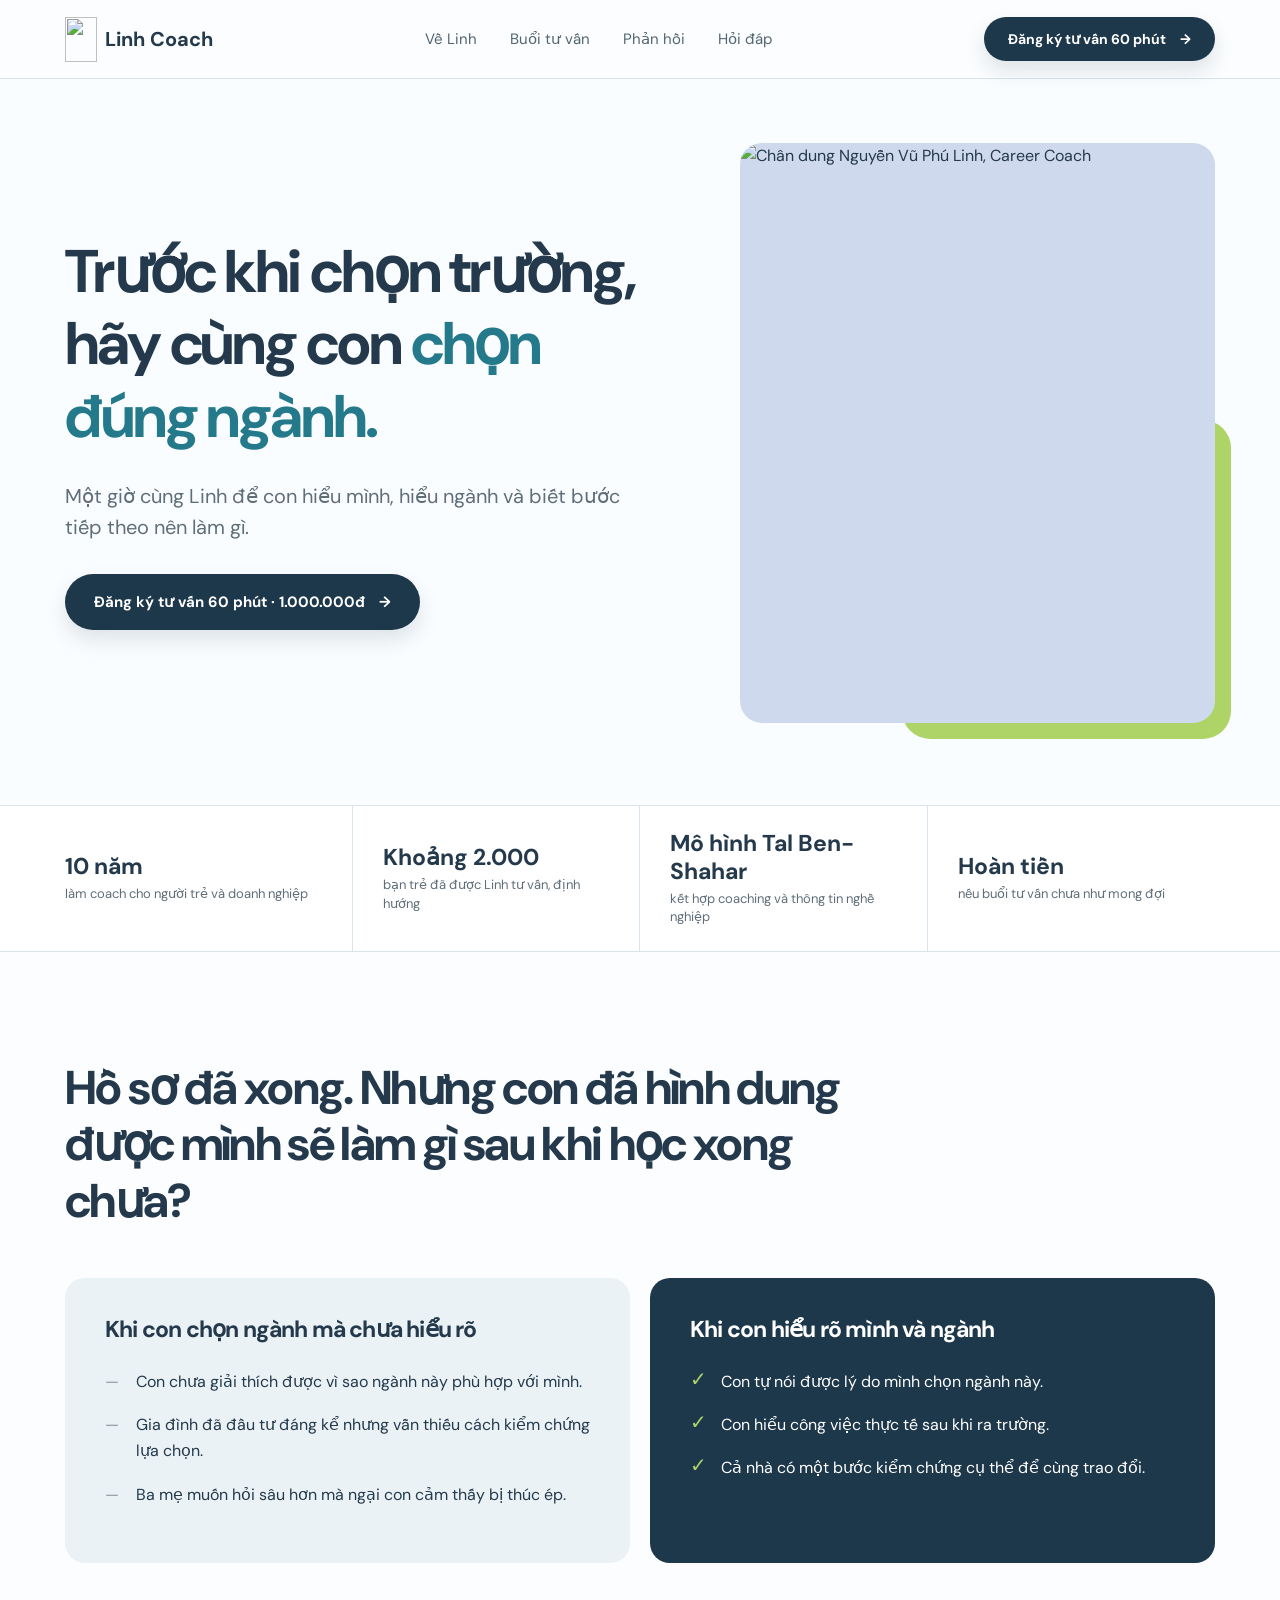
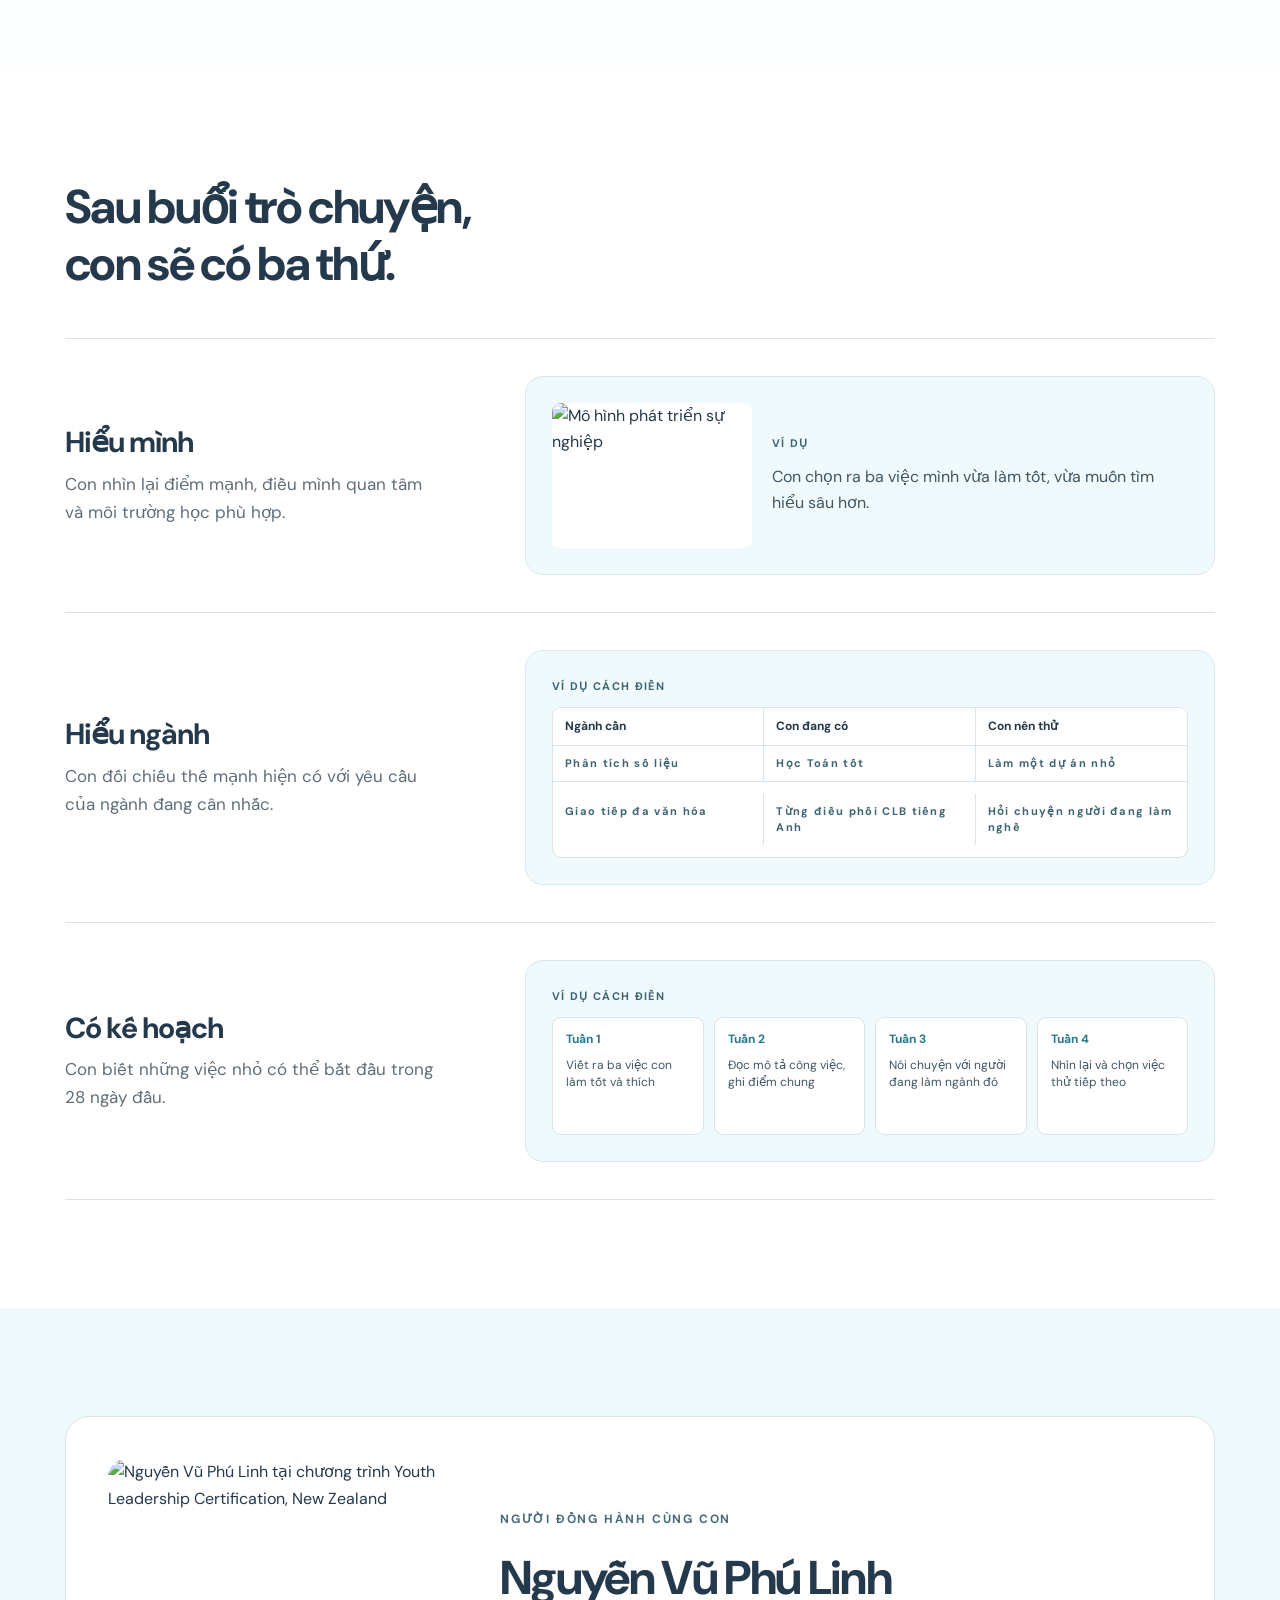
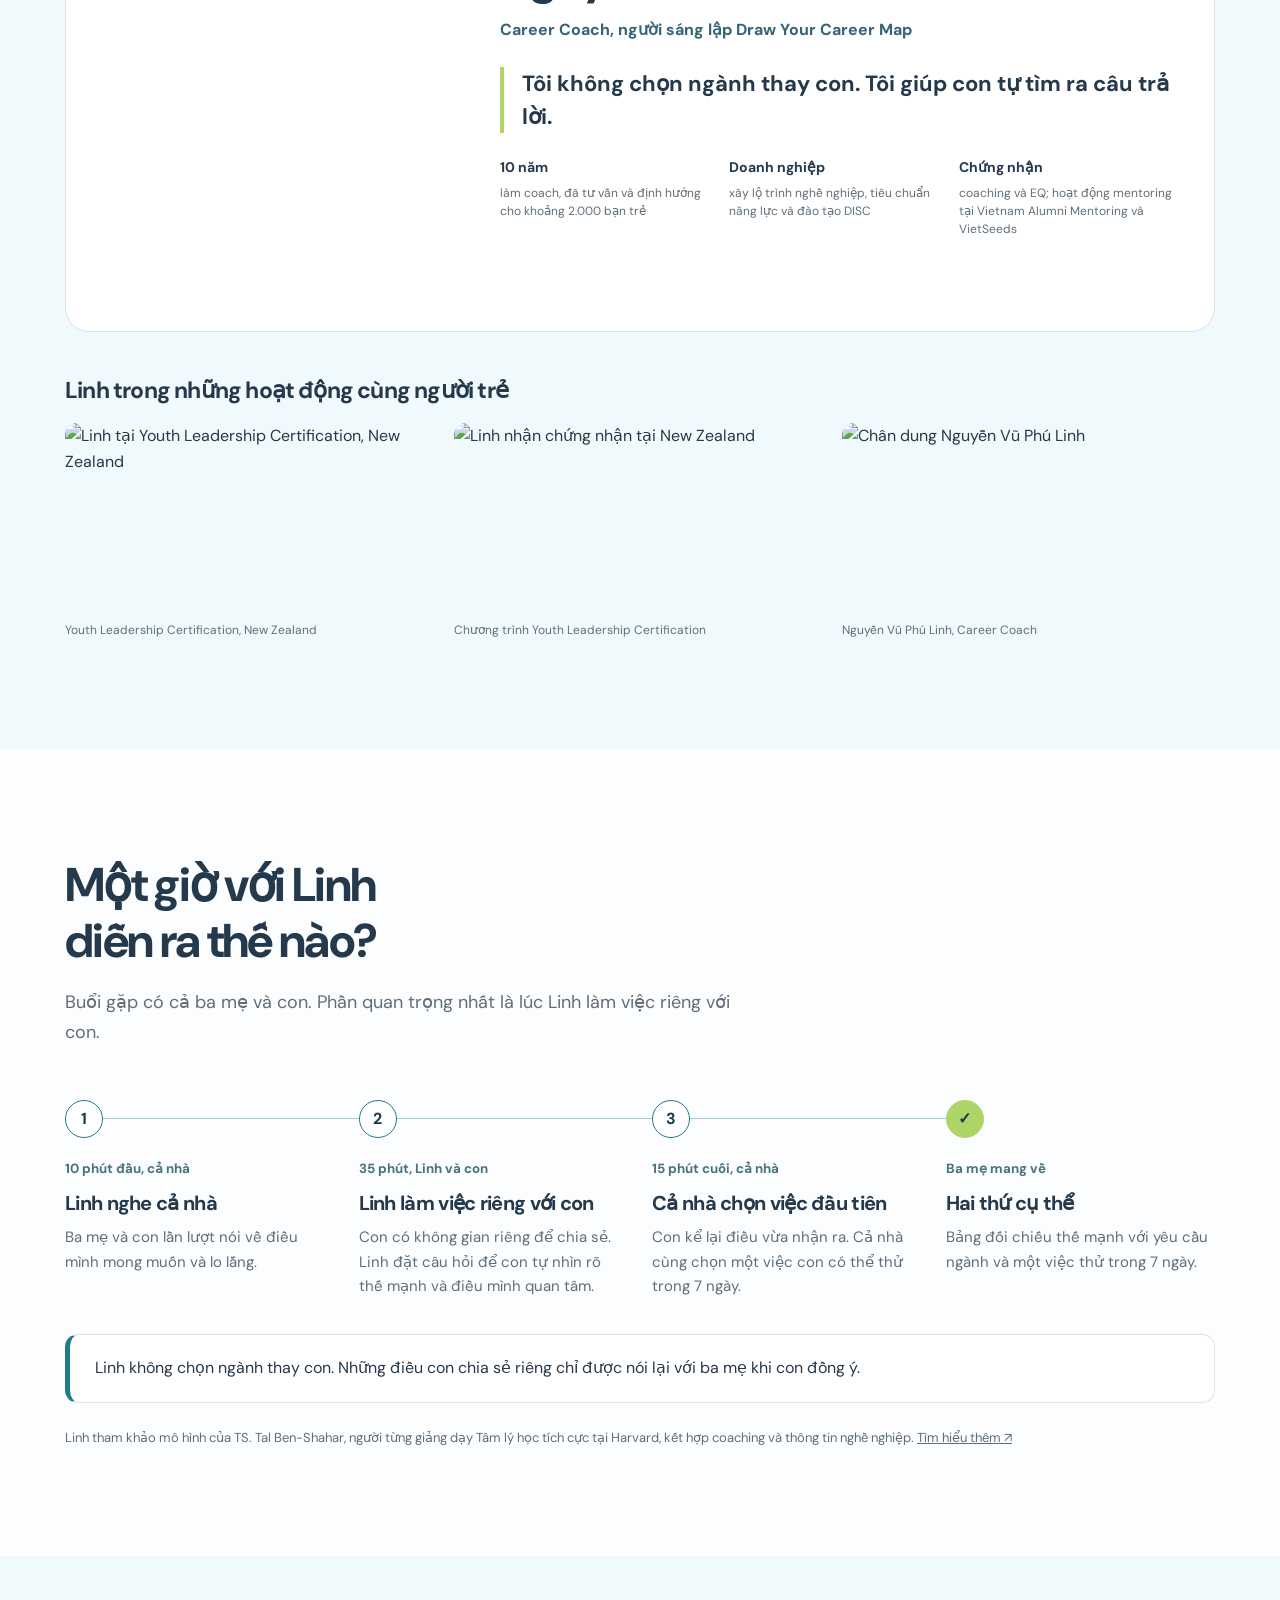
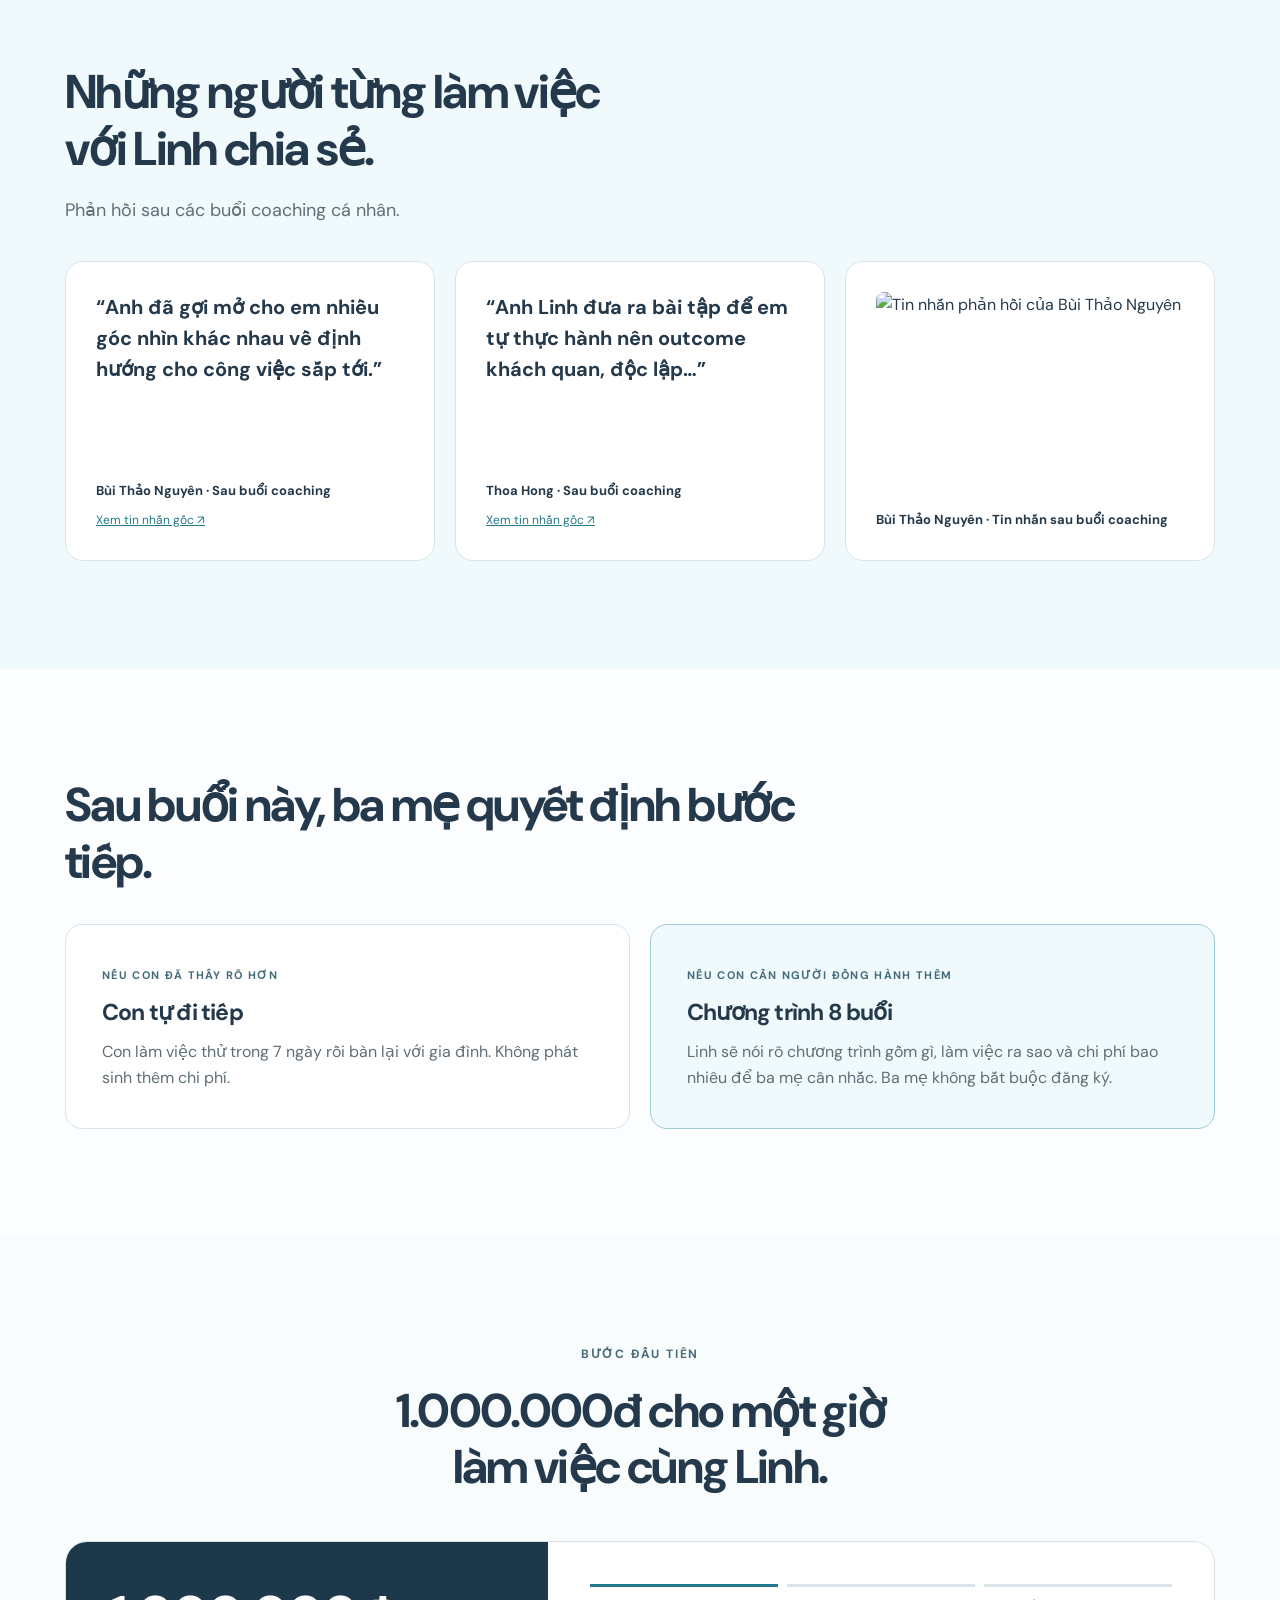
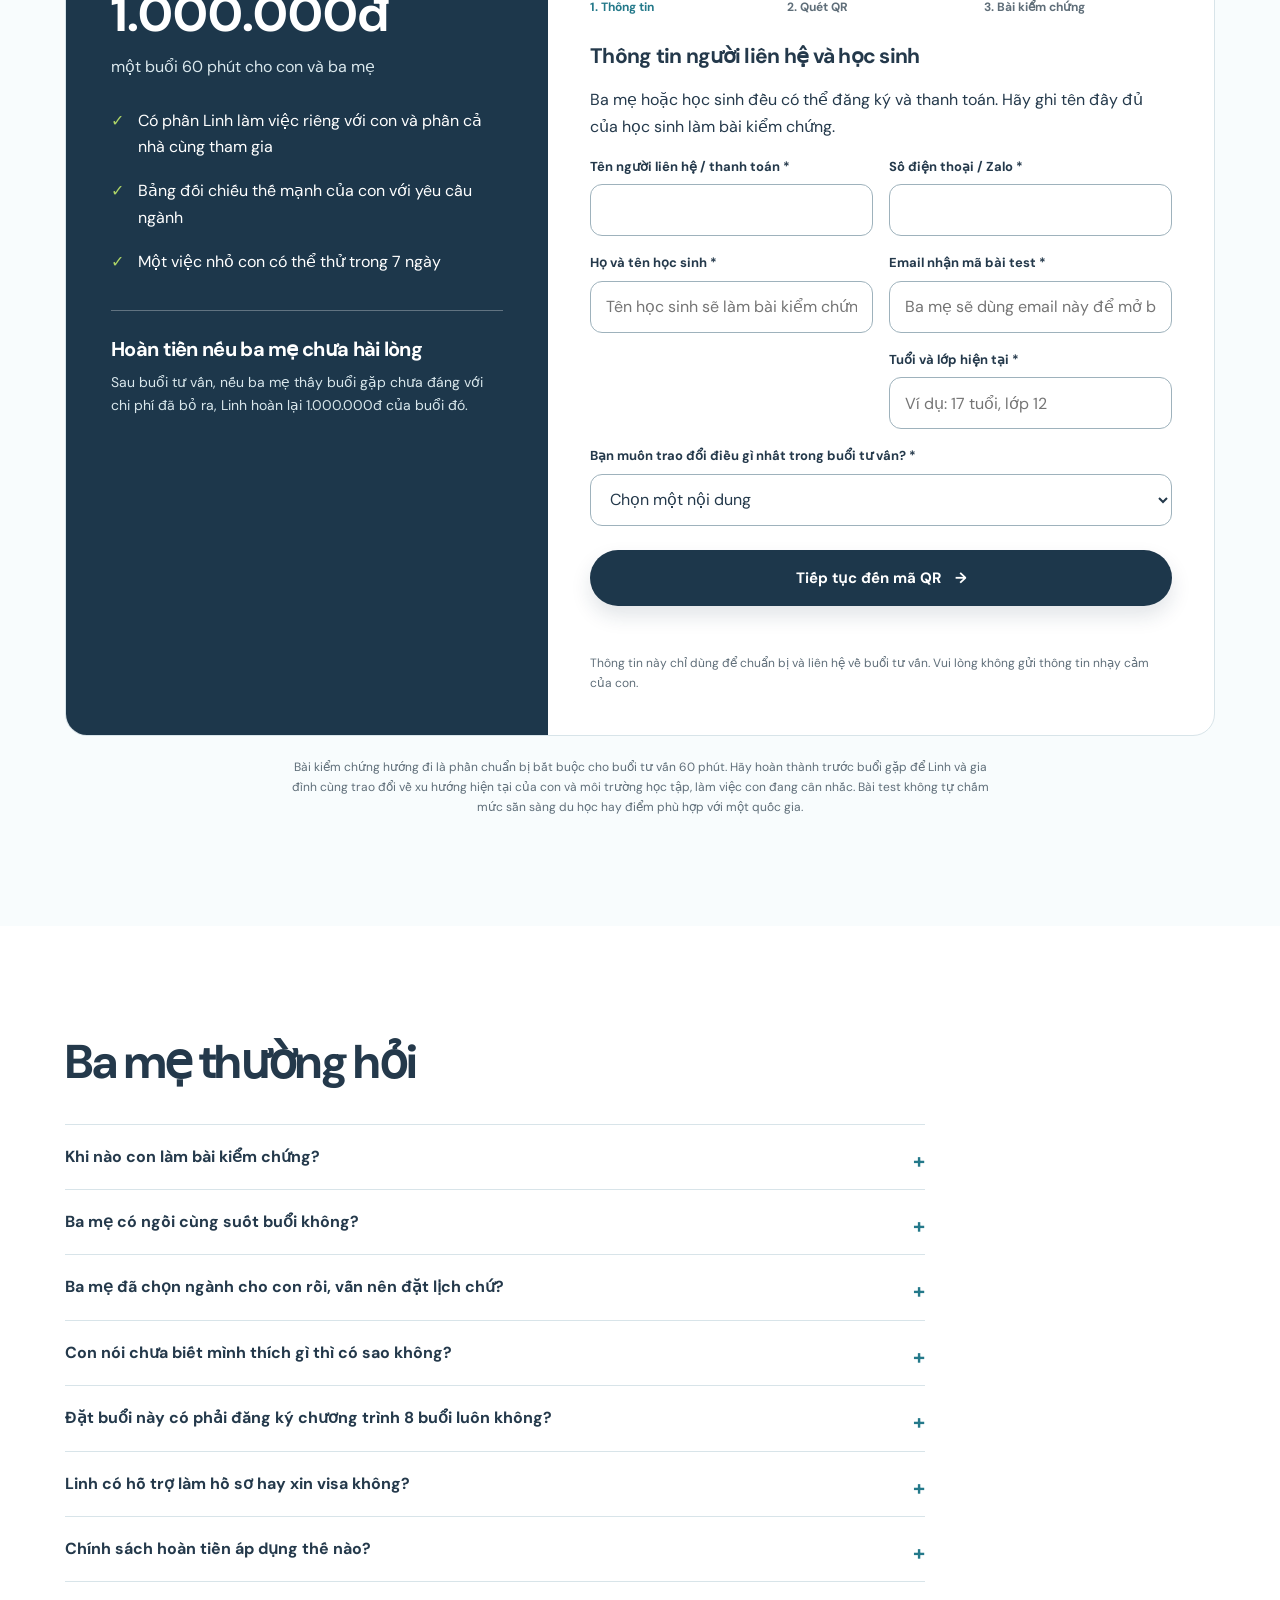
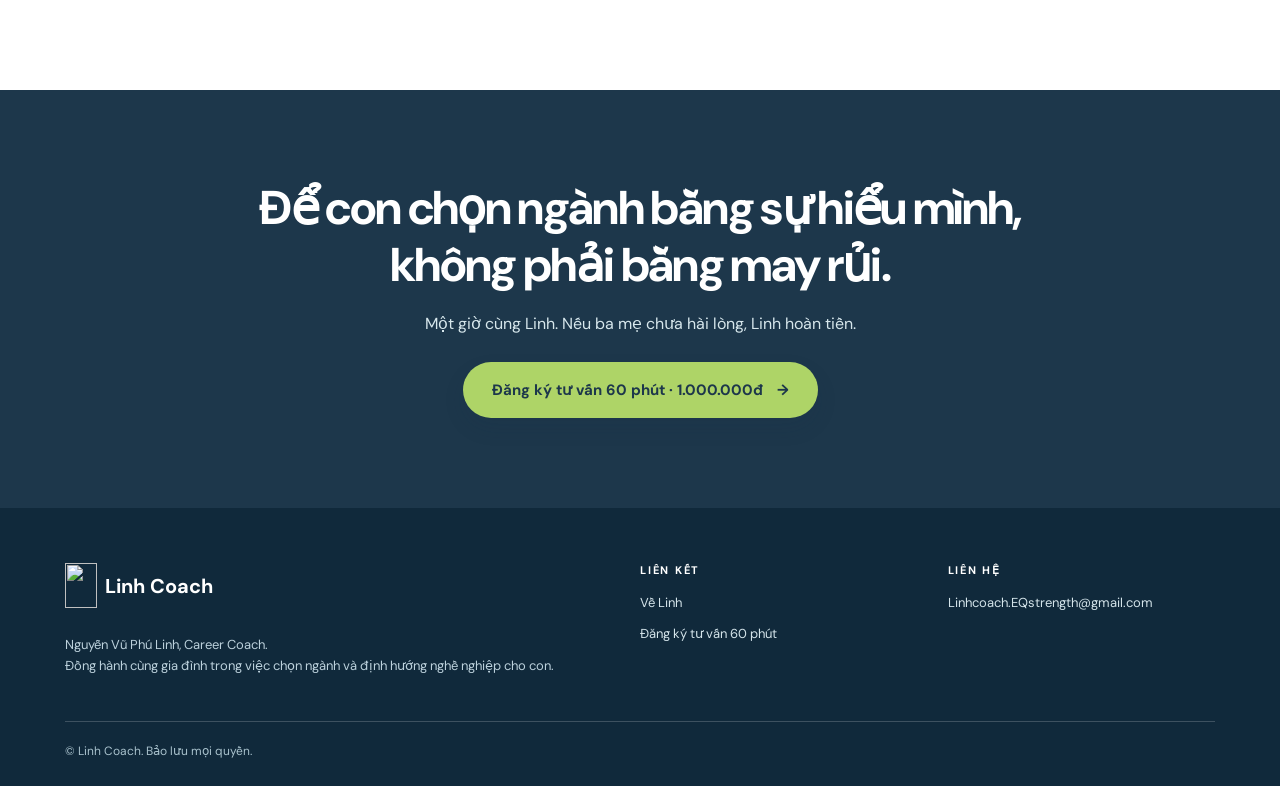
==== public/index.html @ 24a85b0a "Load only shared DM Sans font" ====
<!doctype html>
<html lang="vi">
<head>
  <meta charset="utf-8">
  <meta name="viewport" content="width=device-width, initial-scale=1">
  <meta name="description" content="Buổi tư vấn 1:1 60 phút cùng Linh Coach giúp gia đình và con làm rõ ngành học, thế mạnh và bước thử tiếp theo trước khi du học.">
  <meta property="og:type" content="website">
  <meta property="og:title" content="Trước khi chọn trường, hãy cùng con chọn đúng ngành | Linh Coach">
  <meta property="og:description" content="Một giờ để con hiểu mình, hiểu ngành và biết bước tiếp theo nên làm gì.">
  <meta property="og:url" content="https://duhocbenvung.linhcoach-eqstrength.com/">
  <meta name="twitter:card" content="summary_large_image">
  <link rel="canonical" href="https://duhocbenvung.linhcoach-eqstrength.com/">
  <script type="application/ld+json">
  {
    "@context": "https://schema.org",
    "@type": "Service",
    "name": "Tư vấn định hướng ngành trước khi du học",
    "description": "Buổi tư vấn 60 phút giúp học sinh và gia đình làm rõ thế mạnh, ngành đang cân nhắc và bước trải nghiệm tiếp theo.",
    "serviceType": "Tư vấn hướng nghiệp",
    "provider": {
      "@type": "Person",
      "name": "Nguyễn Vũ Phú Linh",
      "jobTitle": "Career Coach",
      "url": "https://duhocbenvung.linhcoach-eqstrength.com/#ve-linh"
    },
    "areaServed": {
      "@type": "Country",
      "name": "Vietnam"
    },
    "offers": {
      "@type": "Offer",
      "price": "1000000",
      "priceCurrency": "VND",
      "url": "https://duhocbenvung.linhcoach-eqstrength.com/#dat-lich"
    }
  }
  </script>
  <meta property="og:image" content="https://duhocbenvung.linhcoach-eqstrength.com/assets/coach-optimized.jpg">
  <title>Trước khi chọn trường, hãy cùng con chọn đúng ngành | Linh Coach</title>
  <link rel="preconnect" href="https://fonts.googleapis.com">
  <link rel="preconnect" href="https://fonts.gstatic.com" crossorigin>
  <link href="https://fonts.googleapis.com/css2?family=DM+Sans:wght@400;500;600;700&display=swap" rel="stylesheet">
  <link rel="stylesheet" href="/reference.css">
</head>
<body>
  <header class="site-header">
    <div class="wrap header-inner">
      <a class="brand" href="#top" aria-label="Linh Coach — về đầu trang"><img src="/assets/logo-full.png" width="42" height="42" alt=""><span>Linh Coach</span></a>
      <nav aria-label="Điều hướng chính"><a href="#ve-linh">Về Linh</a><a href="#buoi-tu-van">Buổi tư vấn</a><a href="#phan-hoi">Phản hồi</a><a href="#hoi-dap">Hỏi đáp</a></nav>
      <a class="button button-small" href="#dat-lich">Đăng ký tư vấn 60 phút <span aria-hidden="true">→</span></a>
    </div>
  </header>
  <main id="top">
    <section class="hero section" aria-labelledby="hero-title"><div class="wrap hero-grid">
      <div class="hero-copy"><h1 id="hero-title">Trước khi chọn trường, hãy cùng con <em>chọn đúng ngành.</em></h1><p>Một giờ cùng Linh để con hiểu mình, hiểu ngành và biết bước tiếp theo nên làm gì.</p><a class="button" href="#dat-lich">Đăng ký tư vấn 60 phút · 1.000.000đ <span aria-hidden="true">→</span></a></div>
      <div class="hero-visual"><img src="/assets/coach-optimized.jpg" width="900" height="1100" alt="Chân dung Nguyễn Vũ Phú Linh, Career Coach"></div>
    </div></section>
    <section class="trust-strip" aria-label="Thông tin về Linh Coach"><div class="wrap trust-grid">
      <p><strong>10 năm</strong><span>làm coach cho người trẻ và doanh nghiệp</span></p>
      <p><strong>Khoảng 2.000</strong><span>bạn trẻ đã được Linh tư vấn, định hướng</span></p>
      <p><strong>Mô hình Tal Ben-Shahar</strong><span>kết hợp coaching và thông tin nghề nghiệp</span></p>
      <p><strong>Hoàn tiền</strong><span>nếu buổi tư vấn chưa như mong đợi</span></p>
    </div></section>
    <section class="section problem"><div class="wrap">
      <h2>Hồ sơ đã xong. Nhưng con đã hình dung được mình sẽ làm gì sau khi học xong chưa?</h2>
      <div class="contrast-grid"><article class="contrast-before"><h3>Khi con chọn ngành mà chưa hiểu rõ</h3><ul><li>Con chưa giải thích được vì sao ngành này phù hợp với mình.</li><li>Gia đình đã đầu tư đáng kể nhưng vẫn thiếu cách kiểm chứng lựa chọn.</li><li>Ba mẹ muốn hỏi sâu hơn mà ngại con cảm thấy bị thúc ép.</li></ul></article><article class="contrast-after"><h3>Khi con hiểu rõ mình và ngành</h3><ul><li>Con tự nói được lý do mình chọn ngành này.</li><li>Con hiểu công việc thực tế sau khi ra trường.</li><li>Cả nhà có một bước kiểm chứng cụ thể để cùng trao đổi.</li></ul></article></div>
    </div></section>
    <section class="section benefits" id="buoi-tu-van"><div class="wrap">
      <h2>Sau buổi trò chuyện,<br>con sẽ có ba thứ.</h2>
      <div class="benefit-row"><div><h3>Hiểu mình</h3><p>Con nhìn lại điểm mạnh, điều mình quan tâm và môi trường học phù hợp.</p></div><div class="benefit-example with-image"><img src="/assets/career-framework.jpg" loading="lazy" alt="Mô hình phát triển sự nghiệp" width="260" height="180"><div><span>VÍ DỤ</span><p>Con chọn ra ba việc mình vừa làm tốt, vừa muốn tìm hiểu sâu hơn.</p></div></div></div>
      <div class="benefit-row"><div><h3>Hiểu ngành</h3><p>Con đối chiếu thế mạnh hiện có với yêu cầu của ngành đang cân nhắc.</p></div><div class="benefit-example"><span>VÍ DỤ CÁCH ĐIỀN</span><div class="example-table"><b>Ngành cần</b><b>Con đang có</b><b>Con nên thử</b><span>Phân tích số liệu</span><span>Học Toán tốt</span><span>Làm một dự án nhỏ</span><span>Giao tiếp đa văn hóa</span><span>Từng điều phối CLB tiếng Anh</span><span>Hỏi chuyện người đang làm nghề</span></div></div></div>
      <div class="benefit-row"><div><h3>Có kế hoạch</h3><p>Con biết những việc nhỏ có thể bắt đầu trong 28 ngày đầu.</p></div><div class="benefit-example"><span>VÍ DỤ CÁCH ĐIỀN</span><div class="week-grid"><p><b>Tuần 1</b>Viết ra ba việc con làm tốt và thích</p><p><b>Tuần 2</b>Đọc mô tả công việc, ghi điểm chung</p><p><b>Tuần 3</b>Nói chuyện với người đang làm ngành đó</p><p><b>Tuần 4</b>Nhìn lại và chọn việc thử tiếp theo</p></div></div></div>
    </div></section>
    <section class="section about-section" id="ve-linh"><div class="wrap">
      <div class="about-card"><img src="/assets/nz-event.jpg" loading="lazy" width="700" height="720" alt="Nguyễn Vũ Phú Linh tại chương trình Youth Leadership Certification, New Zealand"><div><p class="eyebrow">NGƯỜI ĐỒNG HÀNH CÙNG CON</p><h2>Nguyễn Vũ Phú Linh</h2><p class="about-role">Career Coach, người sáng lập Draw Your Career Map</p><blockquote>Tôi không chọn ngành thay con. Tôi giúp con tự tìm ra câu trả lời.</blockquote><div class="fact-grid"><p><strong>10 năm</strong><span>làm coach, đã tư vấn và định hướng cho khoảng 2.000 bạn trẻ</span></p><p><strong>Doanh nghiệp</strong><span>xây lộ trình nghề nghiệp, tiêu chuẩn năng lực và đào tạo DISC</span></p><p><strong>Chứng nhận</strong><span>coaching và EQ; hoạt động mentoring tại Vietnam Alumni Mentoring và VietSeeds</span></p></div></div></div>
      <h3 class="gallery-heading">Linh trong những hoạt động cùng người trẻ</h3><div class="gallery"><figure><img src="/assets/nz-hero.jpg" loading="lazy" alt="Linh tại Youth Leadership Certification, New Zealand" width="500" height="320"><figcaption>Youth Leadership Certification, New Zealand</figcaption></figure><figure><img src="/assets/nz-event.jpg" loading="lazy" alt="Linh nhận chứng nhận tại New Zealand" width="500" height="320"><figcaption>Chương trình Youth Leadership Certification</figcaption></figure><figure><img src="/assets/coach-optimized.jpg" loading="lazy" alt="Chân dung Nguyễn Vũ Phú Linh" width="500" height="320"><figcaption>Nguyễn Vũ Phú Linh, Career Coach</figcaption></figure></div>
    </div></section>
    <section class="section process"><div class="wrap"><h2>Một giờ với Linh<br>diễn ra thế nào?</h2><p class="section-lead">Buổi gặp có cả ba mẹ và con. Phần quan trọng nhất là lúc Linh làm việc riêng với con.</p><div class="timeline"><article><span class="timeline-dot">1</span><small>10 phút đầu, cả nhà</small><h3>Linh nghe cả nhà</h3><p>Ba mẹ và con lần lượt nói về điều mình mong muốn và lo lắng.</p></article><article><span class="timeline-dot">2</span><small>35 phút, Linh và con</small><h3>Linh làm việc riêng với con</h3><p>Con có không gian riêng để chia sẻ. Linh đặt câu hỏi để con tự nhìn rõ thế mạnh và điều mình quan tâm.</p></article><article><span class="timeline-dot">3</span><small>15 phút cuối, cả nhà</small><h3>Cả nhà chọn việc đầu tiên</h3><p>Con kể lại điều vừa nhận ra. Cả nhà cùng chọn một việc con có thể thử trong 7 ngày.</p></article><article><span class="timeline-dot done">✓</span><small>Ba mẹ mang về</small><h3>Hai thứ cụ thể</h3><p>Bảng đối chiếu thế mạnh với yêu cầu ngành và một việc thử trong 7 ngày.</p></article></div><p class="privacy-box">Linh không chọn ngành thay con. Những điều con chia sẻ riêng chỉ được nói lại với ba mẹ khi con đồng ý.</p><p class="method-note">Linh tham khảo mô hình của TS. Tal Ben-Shahar, người từng giảng dạy Tâm lý học tích cực tại Harvard, kết hợp coaching và thông tin nghề nghiệp. <a href="https://gsas.harvard.edu/news/master-happiness" target="_blank" rel="noopener noreferrer">Tìm hiểu thêm ↗</a></p></div></section>
    <section class="section reviews" id="phan-hoi"><div class="wrap"><h2>Những người từng làm việc<br>với Linh chia sẻ.</h2><p class="section-lead">Phản hồi sau các buổi coaching cá nhân.</p><div class="review-grid"><figure><blockquote>“Anh đã gợi mở cho em nhiều góc nhìn khác nhau về định hướng cho công việc sắp tới.”</blockquote><figcaption>Bùi Thảo Nguyên · Sau buổi coaching</figcaption><a href="/assets/testimonial-nguyen-1.png" target="_blank" rel="noopener noreferrer">Xem tin nhắn gốc ↗</a></figure><figure><blockquote>“Anh Linh đưa ra bài tập để em tự thực hành nên outcome khách quan, độc lập…”</blockquote><figcaption>Thoa Hong · Sau buổi coaching</figcaption><a href="/assets/testimonial-thoa.png" target="_blank" rel="noopener noreferrer">Xem tin nhắn gốc ↗</a></figure><figure><a class="review-image" href="/assets/testimonial-nguyen-1.png" target="_blank" rel="noopener noreferrer"><img src="/assets/testimonial-nguyen-1.png" loading="lazy" alt="Tin nhắn phản hồi của Bùi Thảo Nguyên"></a><figcaption>Bùi Thảo Nguyên · Tin nhắn sau buổi coaching</figcaption></figure></div></div></section>
    <section class="section next-step"><div class="wrap"><h2>Sau buổi này, ba mẹ quyết định bước tiếp.</h2><div class="next-grid"><article><span>NẾU CON ĐÃ THẤY RÕ HƠN</span><h3>Con tự đi tiếp</h3><p>Con làm việc thử trong 7 ngày rồi bàn lại với gia đình. Không phát sinh thêm chi phí.</p></article><article><span>NẾU CON CẦN NGƯỜI ĐỒNG HÀNH THÊM</span><h3>Chương trình 8 buổi</h3><p>Linh sẽ nói rõ chương trình gồm gì, làm việc ra sao và chi phí bao nhiêu để ba mẹ cân nhắc. Ba mẹ không bắt buộc đăng ký.</p></article></div></div></section>
    <section class="section booking" id="dat-lich"><div class="wrap"><p class="eyebrow centered">BƯỚC ĐẦU TIÊN</p><h2>1.000.000đ cho một giờ<br>làm việc cùng Linh.</h2><div class="booking-grid"><div class="price-card"><strong>1.000.000đ</strong><p>một buổi 60 phút cho con và ba mẹ</p><ul><li>Có phần Linh làm việc riêng với con và phần cả nhà cùng tham gia</li><li>Bảng đối chiếu thế mạnh của con với yêu cầu ngành</li><li>Một việc nhỏ con có thể thử trong 7 ngày</li></ul><div class="refund"><h3>Hoàn tiền nếu ba mẹ chưa hài lòng</h3><p>Sau buổi tư vấn, nếu ba mẹ thấy buổi gặp chưa đáng với chi phí đã bỏ ra, Linh hoàn lại 1.000.000đ của buổi đó.</p></div></div><div class="booking-right"><div class="steps"><span class="active">1. Thông tin</span><span>2. Quét QR</span><span>3. Bài kiểm chứng</span></div><form id="lead-form" class="form-card"><h3>Thông tin người liên hệ và học sinh</h3><p class="form-intro">Ba mẹ hoặc học sinh đều có thể đăng ký và thanh toán. Hãy ghi tên đầy đủ của học sinh làm bài kiểm chứng.</p><div class="field-grid"><div><label for="name">Tên người liên hệ / thanh toán *</label><input id="name" name="name" autocomplete="name" required maxlength="100"></div><div><label for="phone">Số điện thoại / Zalo *</label><input id="phone" name="phone" autocomplete="tel" inputmode="tel" required maxlength="30"></div></div><div class="field-grid"><div><label for="student-name">Họ và tên học sinh *</label><input id="student-name" name="student_name" autocomplete="off" required maxlength="120" placeholder="Tên học sinh sẽ làm bài kiểm chứng"></div><div><label for="student">Tuổi và lớp hiện tại *</label><input id="student" name="student" required maxlength="80" placeholder="Ví dụ: 17 tuổi, lớp 12"></div></div><label for="concern">Bạn muốn trao đổi điều gì nhất trong buổi tư vấn? *</label><select id="concern" name="concern" required><option value="">Chọn một nội dung</option><option>Kiểm tra ngành học con đang chọn</option><option>Chọn quốc gia / môi trường học tập</option><option>Hiểu thế mạnh và năng lực cần chuẩn bị</option><option>Xây kế hoạch học tập, trải nghiệm</option><option>Khác / chưa rõ</option></select><button class="button" type="submit">Tiếp tục đến mã QR <span aria-hidden="true">→</span></button><p id="form-status" class="form-status" role="status" aria-live="polite"></p><p class="form-privacy">Thông tin này chỉ dùng để chuẩn bị và liên hệ về buổi tư vấn. Vui lòng không gửi thông tin nhạy cảm của con.</p></form><div id="payment-panel" class="payment-panel" hidden aria-live="polite"><h3>Quét QR để thanh toán 1.000.000đ</h3><p>Chuyển khoản đúng số tiền và giữ nguyên nội dung để hệ thống nhận diện tự động.</p><img id="payment-qr" width="300" height="300" alt="Mã VietQR thanh toán buổi tư vấn"><dl><div><dt>Ngân hàng</dt><dd id="payment-bank"></dd></div><div><dt>Số tài khoản</dt><dd id="payment-account"></dd></div><div><dt>Chủ tài khoản</dt><dd id="payment-holder"></dd></div><div><dt>Nội dung</dt><dd id="payment-code"></dd></div></dl><p id="payment-status" class="payment-status" role="status">Đang chờ SePay xác nhận thanh toán…</p><a id="booking-after-payment" class="button" href="https://linhcoach.nghetrienkhaiai.com/book/coaching" hidden>Tiếp tục chọn lịch <span aria-hidden="true">→</span></a></div></div></div><p class="booking-note">Bài kiểm chứng hướng đi là phần chuẩn bị bắt buộc cho buổi tư vấn 60 phút. Hãy hoàn thành trước buổi gặp để Linh và gia đình cùng trao đổi về xu hướng hiện tại của con và môi trường học tập, làm việc con đang cân nhắc. Bài test không tự chấm mức sẵn sàng du học hay điểm phù hợp với một quốc gia.</p></div></section>
    <section class="section faq" id="hoi-dap"><div class="wrap"><h2>Ba mẹ thường hỏi</h2><div class="faq-list"><details><summary>Khi nào con làm bài kiểm chứng?</summary><p>Sau khi thanh toán được xác nhận, con mở bài kiểm chứng và làm trước buổi tư vấn. Sau khi hoàn thành, con có thể gửi yêu cầu đặt lịch 60 phút ngay trên trang kết quả; Linh sẽ xác nhận khung giờ qua email.</p></details><details><summary>Ba mẹ có ngồi cùng suốt buổi không?</summary><p>Không. Ba mẹ và con cùng tham gia đầu và cuối buổi; phần giữa Linh làm việc riêng với con để con có không gian chia sẻ.</p></details><details><summary>Ba mẹ đã chọn ngành cho con rồi, vẫn nên đặt lịch chứ?</summary><p>Buổi gặp giúp con đối chiếu lựa chọn đó với thế mạnh, công việc thực tế và những điều cần thử trước khi chốt.</p></details><details><summary>Con nói chưa biết mình thích gì thì có sao không?</summary><p>Không sao. Linh bắt đầu từ trải nghiệm con đã có, rồi cùng con xác định hướng đáng tìm hiểu tiếp.</p></details><details><summary>Đặt buổi này có phải đăng ký chương trình 8 buổi luôn không?</summary><p>Không. Sau buổi tư vấn, ba mẹ tự quyết định có cần thêm người đồng hành cho con không.</p></details><details><summary>Linh có hỗ trợ làm hồ sơ hay xin visa không?</summary><p>Buổi tư vấn tập trung vào định hướng ngành và bước phát triển tiếp theo, không bao gồm làm hồ sơ, visa hay cam kết học bổng.</p></details><details><summary>Chính sách hoàn tiền áp dụng thế nào?</summary><p>Sau buổi tư vấn, nếu ba mẹ thấy buổi gặp chưa đáng với chi phí đã bỏ ra, Linh hoàn lại 1.000.000đ của buổi đó. Vui lòng liên hệ Linh qua email để được hỗ trợ.</p></details></div></div></section>
    <section class="closing"><div class="wrap"><h2>Để con chọn ngành bằng sự hiểu mình,<br>không phải bằng may rủi.</h2><p>Một giờ cùng Linh. Nếu ba mẹ chưa hài lòng, Linh hoàn tiền.</p><a class="button" href="#dat-lich">Đăng ký tư vấn 60 phút · 1.000.000đ <span aria-hidden="true">→</span></a></div></section>
  </main>
  <footer class="footer"><div class="wrap footer-grid"><div><a class="brand" href="#top"><img src="/assets/logo-full.png" width="42" height="42" alt=""><span>Linh Coach</span></a><p>Nguyễn Vũ Phú Linh, Career Coach.<br>Đồng hành cùng gia đình trong việc chọn ngành và định hướng nghề nghiệp cho con.</p></div><div><h4>LIÊN KẾT</h4><a href="#ve-linh">Về Linh</a><a href="#dat-lich">Đăng ký tư vấn 60 phút</a></div><div><h4>LIÊN HỆ</h4><a href="mailto:Linhcoach.EQstrength@gmail.com">Linhcoach.EQstrength@gmail.com</a></div></div><div class="wrap copyright">© Linh Coach. Bảo lưu mọi quyền.</div></footer>
  <script src="/main.js" defer></script>
</body>
</html>
---- reference.css ----
:root{--navy:#1d374b;--ink:#24394b;--teal:#24798a;--green:#aed467;--pale:#f0f9fb;--mist:#eaf2f6;--line:#d8e4e9;--muted:#5f6e79;--white:#fff}
*{box-sizing:border-box}
html{scroll-behavior:smooth;scroll-padding-top:90px}
body{margin:0;background:#fff;color:var(--ink);font:16px/1.65 "DM Sans",Arial,sans-serif}
h1,h2,h3,h4,p,figure{margin:0}
h1,h2,h3{font-family:"DM Sans",Arial,sans-serif;line-height:1.2;letter-spacing:-.035em}
h1{font-size:clamp(42px,4.7vw,70px)}
h2{font-size:clamp(32px,3.7vw,52px);max-width:790px}
h3{font-size:23px}
a{color:inherit;text-decoration:none}
img{display:block;max-width:100%}
button,input,select{font:inherit}
a:focus-visible,button:focus-visible,input:focus-visible,select:focus-visible,summary:focus-visible{outline:3px solid var(--teal);outline-offset:3px}
.wrap{width:min(1150px,calc(100% - 48px));margin-inline:auto}
.section{padding:108px 0}
.button{display:inline-flex;align-items:center;justify-content:center;gap:14px;min-height:56px;padding:15px 29px;border:0;border-radius:99px;background:var(--navy);color:#fff;font-size:15px;font-weight:700;line-height:1.2;box-shadow:0 10px 20px #14324820;cursor:pointer;transition:transform .2s,background .2s}
.button:hover{background:#23647c;transform:translateY(-2px)}
.button-small{min-height:44px;padding:11px 24px;font-size:14px}
.site-header{position:sticky;top:0;z-index:20;background:#fbfdfeef;border-bottom:1px solid var(--line);backdrop-filter:blur(12px)}
.header-inner{height:78px;display:flex;align-items:center;justify-content:space-between;gap:28px}
.brand{display:inline-flex;align-items:center;gap:8px;font:700 20px/1 "DM Sans",Arial,sans-serif;white-space:nowrap}
.brand img{width:32px;height:45px;object-fit:contain}
.site-header nav{display:flex;align-items:center;gap:33px;font-size:15px;color:#526572}
.site-header nav a:hover,.footer a:hover{color:var(--teal)}
.hero{padding-top:64px;padding-bottom:82px;background:#fafdff}
.hero-grid{display:grid;grid-template-columns:1.15fr .85fr;gap:72px;align-items:center}
.hero-copy h1{max-width:700px;margin-bottom:28px}
.hero-copy em{font-style:normal;color:var(--teal)}
.hero-copy p{max-width:560px;margin-bottom:31px;color:var(--muted);font-size:20px;line-height:1.55}
.hero-visual{position:relative;isolation:isolate;padding:0 0 0 10px}
.hero-visual:after{content:"";position:absolute;z-index:-1;right:-16px;bottom:-16px;width:68%;height:55%;border-radius:28px;background:var(--green)}
.hero-visual img{width:100%;height:580px;object-fit:cover;object-position:center 24%;border-radius:22px;background:#cfd9ed}
.trust-strip{border-block:1px solid var(--line);background:#fff}
.trust-grid{display:grid;grid-template-columns:repeat(4,1fr)}
.trust-grid p{min-height:114px;display:flex;flex-direction:column;justify-content:center;gap:5px;padding:24px 30px;border-right:1px solid var(--line)}
.trust-grid p:first-child{padding-left:0}
.trust-grid p:last-child{border-right:0}
.trust-grid strong{font:700 23px/1.2 "DM Sans",Arial,sans-serif}
.trust-grid span{font-size:13px;color:var(--muted);line-height:1.4}
.problem{background:#fbfdfe}
.problem h2{max-width:780px;margin-bottom:48px}
.contrast-grid{display:grid;grid-template-columns:1fr 1fr;gap:20px}
.contrast-grid article{padding:38px 40px;border-radius:20px}
.contrast-before{background:var(--mist)}
.contrast-after{background:var(--navy);color:white}
.contrast-grid h3{margin-bottom:25px}
.contrast-grid ul,.price-card ul{list-style:none;margin:0;padding:0}
.contrast-grid li{position:relative;margin:17px 0;padding-left:31px}
.contrast-before li:before{content:"—";position:absolute;left:0;color:#8799a3}
.contrast-after li:before{content:"✓";position:absolute;left:0;color:var(--green);font-size:20px;line-height:1}
.benefits h2{margin-bottom:45px}
.benefit-row{display:grid;grid-template-columns:.37fr .63fr;gap:55px;align-items:center;border-top:1px solid var(--line);padding:37px 0}
.benefit-row:last-child{border-bottom:1px solid var(--line)}
.benefit-row h3{font-size:29px;margin-bottom:10px}
.benefit-row>div:first-child p{color:var(--muted);font-size:17px;max-width:370px}
.benefit-example{padding:26px;border:1px solid #d6eaf0;border-radius:18px;background:var(--pale)}
.benefit-example>span,.benefit-example div>span{display:block;margin-bottom:12px;font-size:11px;font-weight:700;letter-spacing:.12em;color:#3c6473}
.benefit-example.with-image{display:grid;grid-template-columns:200px 1fr;gap:20px;align-items:center}
.benefit-example.with-image img{width:200px;height:145px;object-fit:contain;border-radius:9px;background:white}
.benefit-example p{color:#405664}
.example-table{display:grid;grid-template-columns:repeat(3,1fr);overflow:hidden;border:1px solid var(--line);border-radius:9px;background:white}
.example-table>*{padding:10px 12px;border-right:1px solid var(--line);border-bottom:1px solid var(--line);font-size:13px;line-height:1.4}
.example-table>*:nth-child(3n){border-right:0}
.example-table b{background:#fff;font-size:12px}
.example-table span:nth-last-child(-n+3){border-bottom:0}
.week-grid{display:grid;grid-template-columns:repeat(4,1fr);gap:10px}
.week-grid p{min-height:118px;padding:13px;background:white;border:1px solid var(--line);border-radius:9px;font-size:12px;line-height:1.45}
.week-grid b{display:block;color:var(--teal);margin-bottom:8px}
.about-section,.reviews{background:var(--pale)}
.about-card{display:grid;grid-template-columns:340px 1fr;gap:52px;align-items:center;padding:42px;border:1px solid var(--line);border-radius:24px;background:#fff}
.about-card>img{width:100%;height:430px;object-fit:cover;object-position:73% center;border-radius:18px}
.eyebrow{font-size:12px;font-weight:700;letter-spacing:.15em;color:#476b79}
.about-card h2{margin:20px 0 10px}
.about-role{font-weight:700;color:#356377}
.about-card blockquote{border-left:4px solid var(--green);padding-left:18px;margin:24px 0;font:700 22px/1.5 "DM Sans",Arial,sans-serif}
.fact-grid{display:grid;grid-template-columns:repeat(3,1fr);gap:16px}
.fact-grid p{font-size:12px;line-height:1.5;color:var(--muted)}
.fact-grid strong{display:block;font-size:14px;color:var(--ink);margin-bottom:6px}
.gallery-heading{margin:45px 0 18px}
.gallery{display:grid;grid-template-columns:repeat(3,1fr);gap:16px}
.gallery img{width:100%;height:190px;object-fit:cover;border-radius:12px}
.gallery figcaption{font-size:12px;color:var(--muted);margin-top:8px}
.process{background:#fbfdff}
.section-lead{max-width:690px;margin:18px 0 36px;color:var(--muted);font-size:18px}
.timeline{display:grid;grid-template-columns:repeat(4,1fr);gap:24px;margin:52px 0 35px}
.timeline article{position:relative;padding-top:55px}
.timeline article:before{content:"";position:absolute;top:18px;left:17px;right:-25px;border-top:1px solid #a6cdd5}
.timeline article:last-child:before{display:none}
.timeline-dot{position:absolute;top:0;left:0;display:grid;place-items:center;width:38px;height:38px;border:1px solid var(--teal);border-radius:50%;background:white;color:var(--navy);font:700 16px "DM Sans",Arial,sans-serif;z-index:1}
.timeline-dot.done{background:var(--green);border-color:var(--green)}
.timeline small{color:#477281;font-weight:700}
.timeline h3{font-size:20px;margin:10px 0}
.timeline p{color:var(--muted);font-size:15px}
.privacy-box{border:1px solid var(--line);border-left:5px solid var(--teal);border-radius:13px;padding:20px 25px;background:white}
.method-note{margin-top:24px;font-size:13px;color:var(--muted)}
.method-note a{text-decoration:underline}
.reviews h2{max-width:730px}
.review-grid{display:grid;grid-template-columns:repeat(3,1fr);gap:20px}
.review-grid figure{min-height:300px;padding:30px;background:white;border:1px solid var(--line);border-radius:18px;display:flex;flex-direction:column}
.review-grid blockquote{font:700 20px/1.55 "DM Sans",Arial,sans-serif;margin:0 0 28px}
.review-grid figcaption{margin-top:auto;font-size:13px;font-weight:700}
.review-grid a:not(.review-image){font-size:12px;color:var(--teal);margin-top:9px;text-decoration:underline}
.review-image{display:block;max-height:230px;overflow:hidden;border-radius:8px;margin-bottom:18px}
.review-image img{width:100%;object-fit:cover;object-position:top}
.next-step{background:#fbfdff}
.next-step h2{margin-bottom:33px}
.next-grid{display:grid;grid-template-columns:1fr 1fr;gap:20px}
.next-grid article{border:1px solid var(--line);border-radius:17px;padding:36px;background:white}
.next-grid article:last-child{border-color:#9fcdd5;background:var(--pale)}
.next-grid span{color:#446b79;letter-spacing:.12em;font-size:11px;font-weight:700}
.next-grid h3{margin:12px 0}
.next-grid p{color:var(--muted)}
.booking{background:#f8fcfd}
.centered{text-align:center}
.booking h2{text-align:center;margin:18px auto 45px}
.booking-grid{display:grid;grid-template-columns:.42fr .58fr;border:1px solid var(--line);border-radius:22px;overflow:hidden;background:white}
.price-card{padding:45px;background:var(--navy);color:white}
.price-card>strong{font:700 50px/1.1 "DM Sans",Arial,sans-serif}
.price-card>p{margin:12px 0 27px;color:#d9e7ec}
.price-card li{position:relative;padding-left:27px;margin:18px 0}
.price-card li:before{content:"✓";position:absolute;left:0;color:var(--green)}
.refund{border-top:1px solid #ffffff4d;margin-top:34px;padding-top:26px}
.refund h3{font-size:20px}
.refund p{font-size:14px;color:#d9e7ec;margin-top:10px}
.booking-right{padding:42px}
.steps{display:grid;grid-template-columns:repeat(3,1fr);gap:9px;margin-bottom:26px}
.steps span{border-top:3px solid var(--line);padding-top:11px;color:var(--muted);font-size:12px;font-weight:700}
.steps span.active{border-color:var(--teal);color:var(--teal)}
.form-card h3,.payment-panel h3{font-size:21px;margin-bottom:18px}
.form-card label{display:block;margin:16px 0 7px;font-size:13px;font-weight:700}
.field-grid{display:grid;grid-template-columns:1fr 1fr;gap:16px}
.form-card input,.form-card select{display:block;width:100%;height:52px;border:1px solid #9eb2bc;border-radius:12px;padding:11px 15px;background:white;color:var(--ink)}
.form-card .button{width:100%;margin-top:24px}
.form-status{min-height:20px;margin:12px 0 0;color:#247755;font-size:13px}
.form-status.error{color:#b64a46}
.form-privacy,.booking-note{color:var(--muted);font-size:12px}
.form-privacy{margin-top:16px}
.booking-note{text-align:center;max-width:720px;margin:22px auto 0}
.payment-panel p{color:var(--muted)}
.payment-panel img{width:min(300px,100%);height:auto;aspect-ratio:1;object-fit:contain;margin:20px auto}
.payment-panel dl{margin:20px 0}
.payment-panel dl div{display:flex;justify-content:space-between;gap:20px;border-top:1px solid var(--line);padding:9px 0}
.payment-panel dt{color:var(--muted)}
.payment-panel dd{margin:0;font-weight:700;text-align:right;overflow-wrap:anywhere}
.payment-status{padding:14px;border-radius:9px;background:var(--pale)}
.payment-panel .button{margin-top:14px;width:100%}
.faq h2{margin-bottom:33px}
.faq-list{max-width:860px}
.faq details{border-top:1px solid var(--line);padding:19px 0}
.faq details:last-child{border-bottom:1px solid var(--line)}
.faq summary{list-style:none;cursor:pointer;font-weight:700}
.faq summary::-webkit-details-marker{display:none}
.faq summary:after{content:"+";float:right;color:var(--teal);font-size:21px}
.faq details[open] summary:after{content:"−"}
.faq details p{max-width:760px;color:var(--muted);margin-top:14px}
.closing{text-align:center;padding:90px 0;background:var(--navy);color:white}
.closing h2{max-width:800px;margin:0 auto}
.closing p{margin:17px 0 25px;color:#d7e7ec}
.closing .button{background:var(--green);color:var(--navy)}
.footer{background:#10293b;color:white;padding:55px 0 25px}
.footer-grid{display:grid;grid-template-columns:2fr 1fr 1fr;gap:40px}
.footer-grid p{margin-top:17px;color:#bcd1dc;font-size:13px}
.footer-grid h4{font:700 11px "DM Sans",sans-serif;letter-spacing:.16em;margin:0 0 15px}
.footer-grid>div:not(:first-child) a{display:block;margin:9px 0;font-size:13px;color:#d4e4ea}
.copyright{border-top:1px solid #ffffff30;margin-top:44px;padding-top:20px;font-size:12px;color:#a9c2cd}
[hidden]{display:none!important}
@media(max-width:900px){.section{padding:76px 0}.site-header nav{gap:16px}.hero-grid{gap:35px}.hero-visual img{height:500px}.about-card{grid-template-columns:270px 1fr;gap:25px;padding:25px}.fact-grid{grid-template-columns:1fr}.trust-grid{grid-template-columns:repeat(2,1fr)}.trust-grid p:nth-child(2){border-right:0}.trust-grid p:nth-child(-n+2){border-bottom:1px solid var(--line)}.timeline{grid-template-columns:repeat(2,1fr)}.timeline article:nth-child(2):before{display:none}.booking-grid{grid-template-columns:1fr}.booking-right,.price-card{padding:34px}}
@media(max-width:680px){.wrap{width:min(100% - 32px,500px)}.site-header nav{display:none}.header-inner{height:68px}.brand{font-size:17px}.button-small{font-size:12px;padding:10px 15px}.section{padding:62px 0}.hero{padding-top:35px}.hero-grid,.contrast-grid,.benefit-row,.about-card,.next-grid,.footer-grid{grid-template-columns:1fr}.hero-grid{gap:35px}.hero-copy h1{font-size:39px}.hero-copy p{font-size:17px}.hero-visual{padding:0 14px 0 0}.hero-visual img{height:420px}.trust-grid strong{font-size:18px}.trust-grid p{padding:18px 12px;min-height:90px}.trust-grid p:first-child{padding-left:12px}.trust-grid span{font-size:11px}.problem h2,.benefits h2,.reviews h2{font-size:32px}.contrast-grid article{padding:25px}.benefit-row{gap:22px;padding:30px 0}.benefit-example.with-image{grid-template-columns:1fr}.week-grid{grid-template-columns:repeat(2,1fr)}.about-card>img{height:310px}.gallery{display:grid;grid-template-columns:repeat(3,80%);overflow-x:auto;scroll-snap-type:x mandatory}.gallery figure{scroll-snap-align:start}.gallery img{height:180px}.timeline{grid-template-columns:1fr;gap:12px;margin-top:35px}.timeline article{padding:10px 0 20px 55px}.timeline article:before{top:22px;left:18px;bottom:-15px;right:auto;height:auto;border-top:0;border-left:1px solid #a6cdd5}.timeline article:last-child:before{display:none}.timeline-dot{top:5px}.review-grid{display:grid;grid-template-columns:repeat(3,87%);overflow-x:auto;scroll-snap-type:x mandatory}.review-grid figure{scroll-snap-align:start;min-height:275px}.price-card>strong{font-size:42px}.field-grid{grid-template-columns:1fr;gap:0}.booking-right{padding:24px}.footer-grid{gap:25px}.button:not(.button-small){width:100%}.closing h2{font-size:29px}}
@media(prefers-reduced-motion:reduce){html{scroll-behavior:auto}.button{transition:none}}
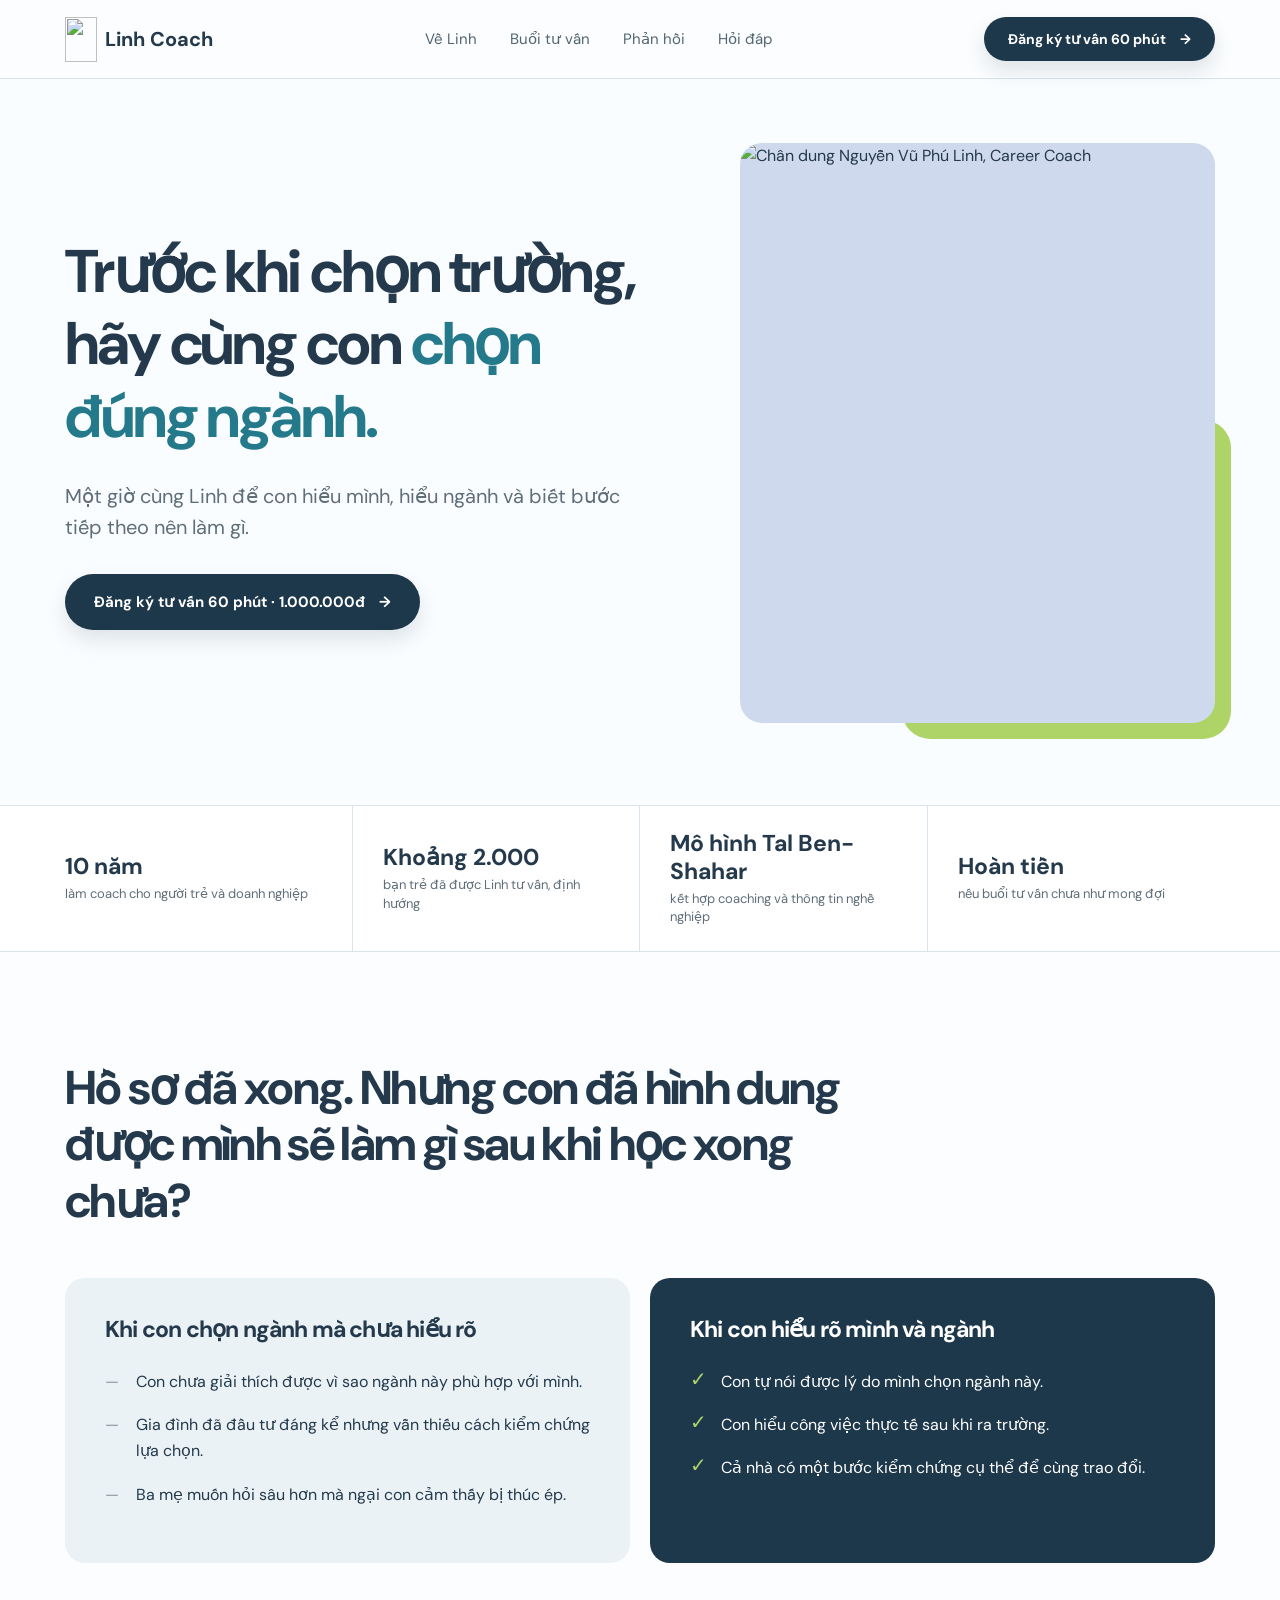
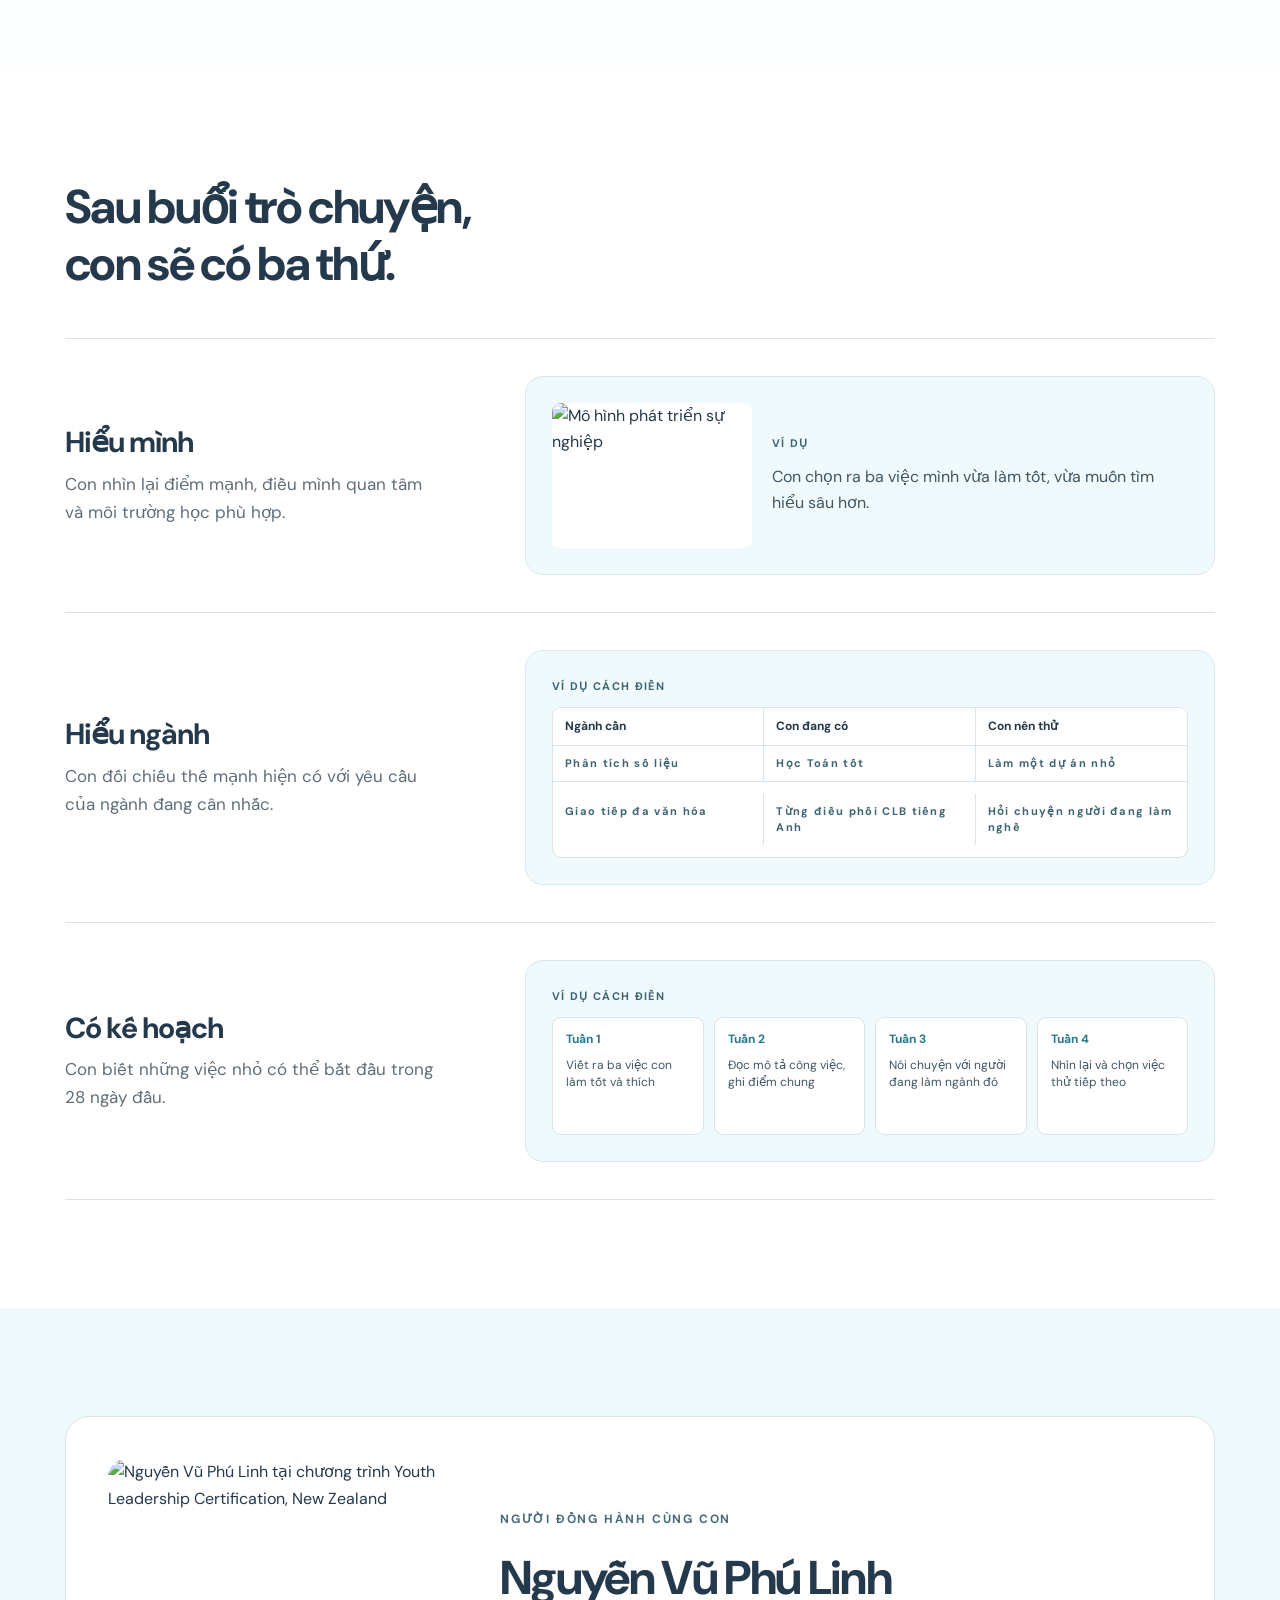
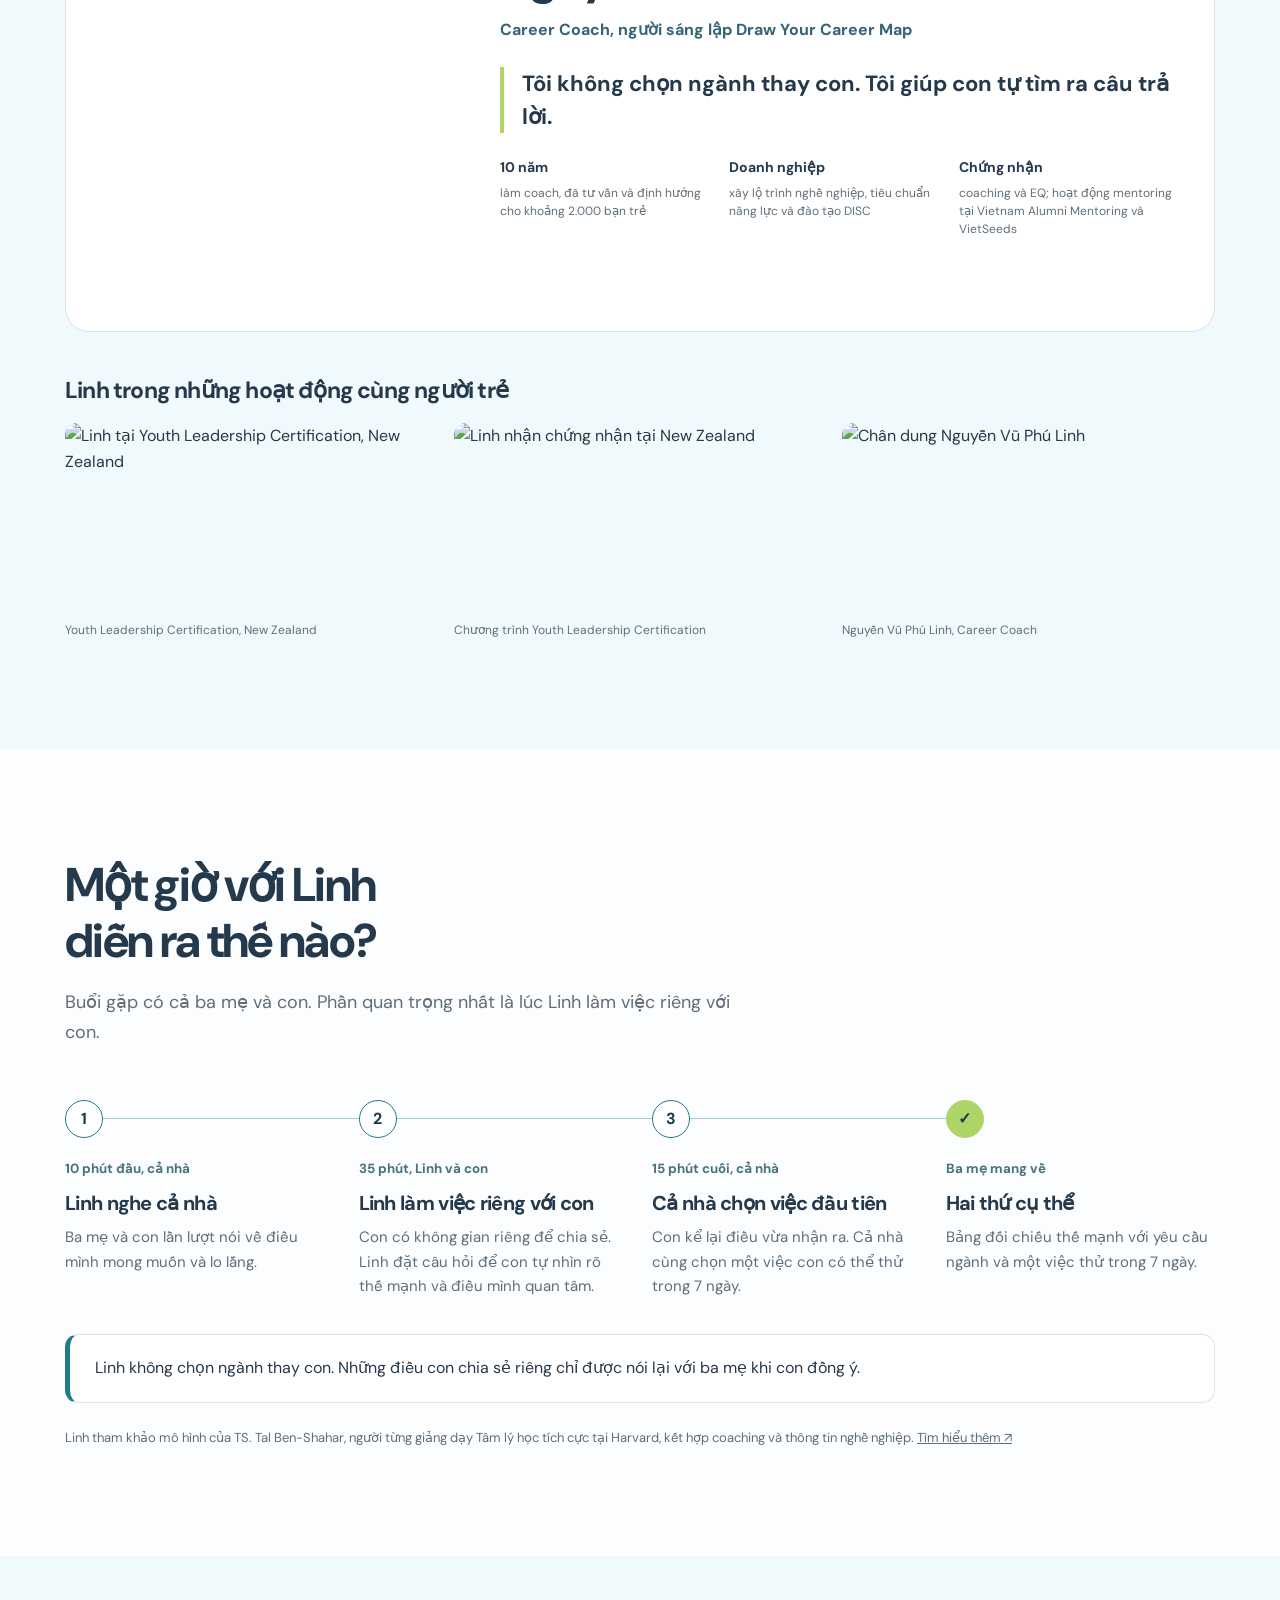
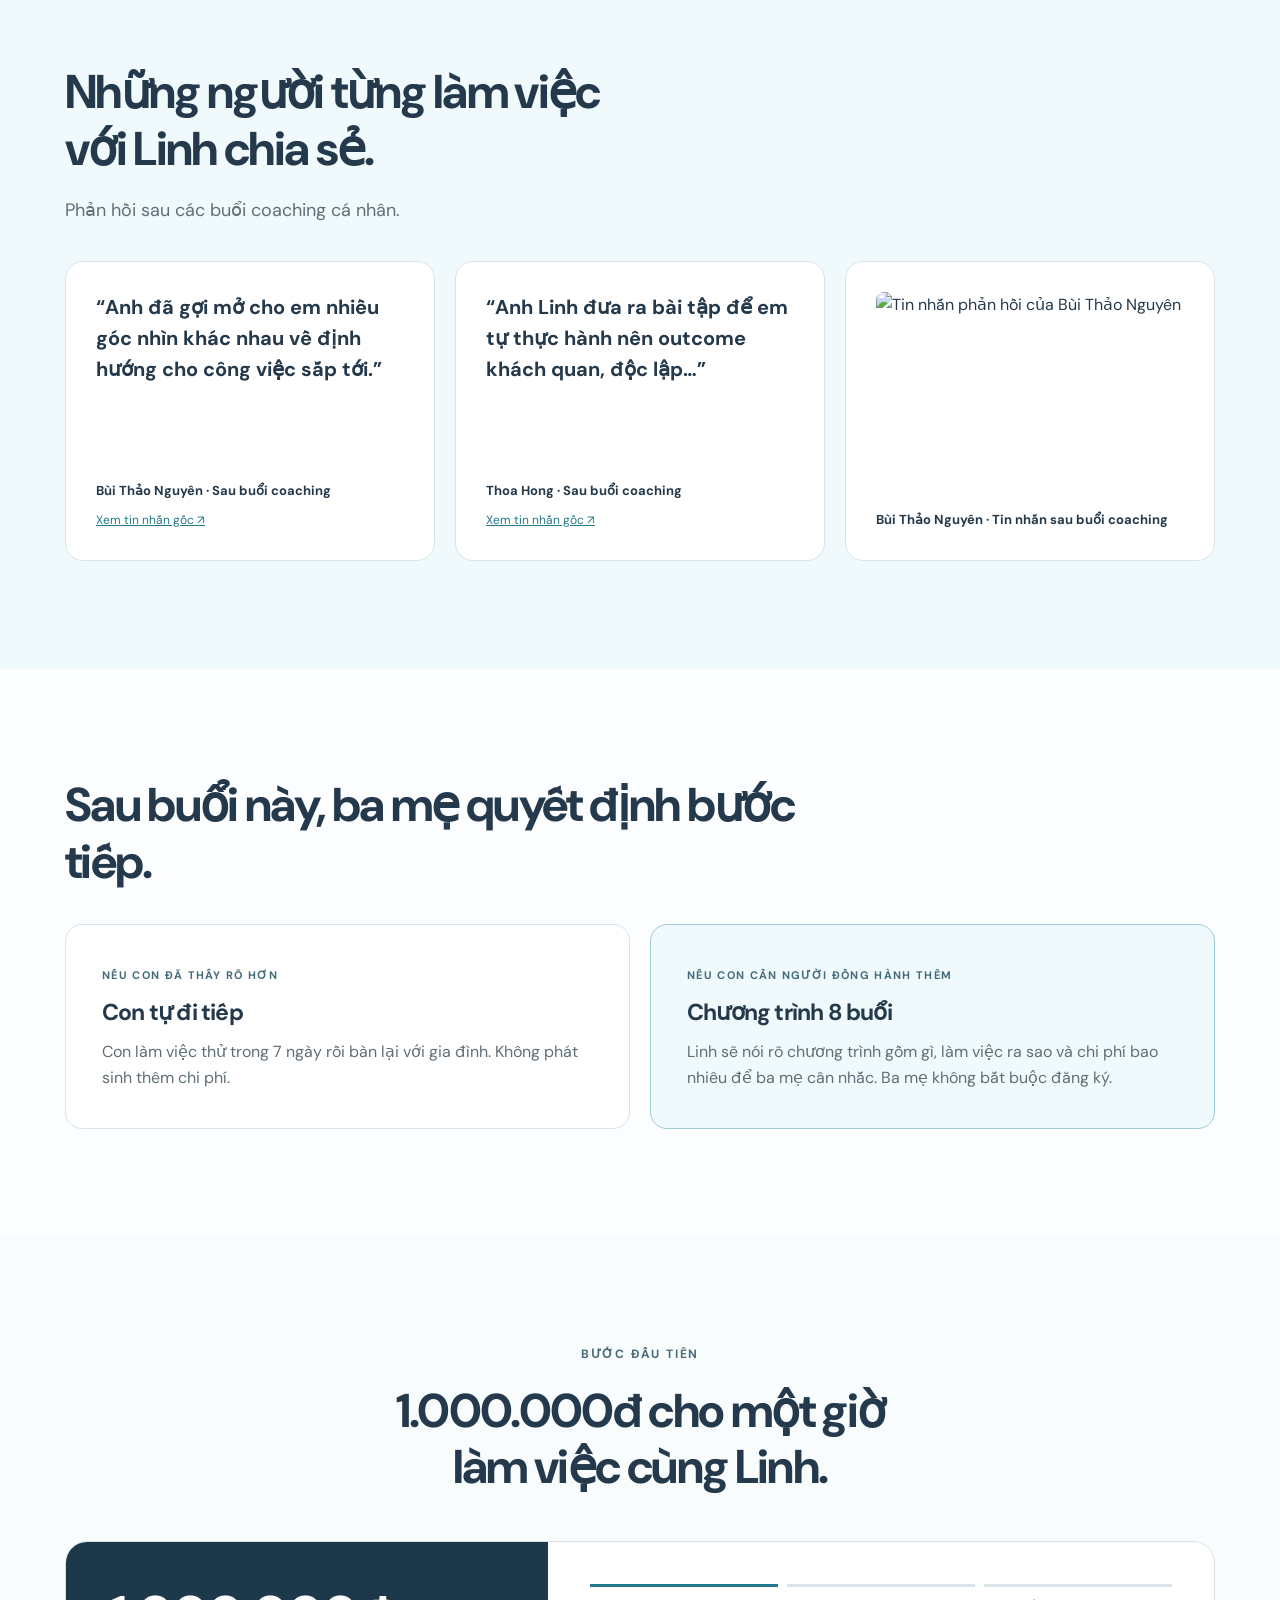
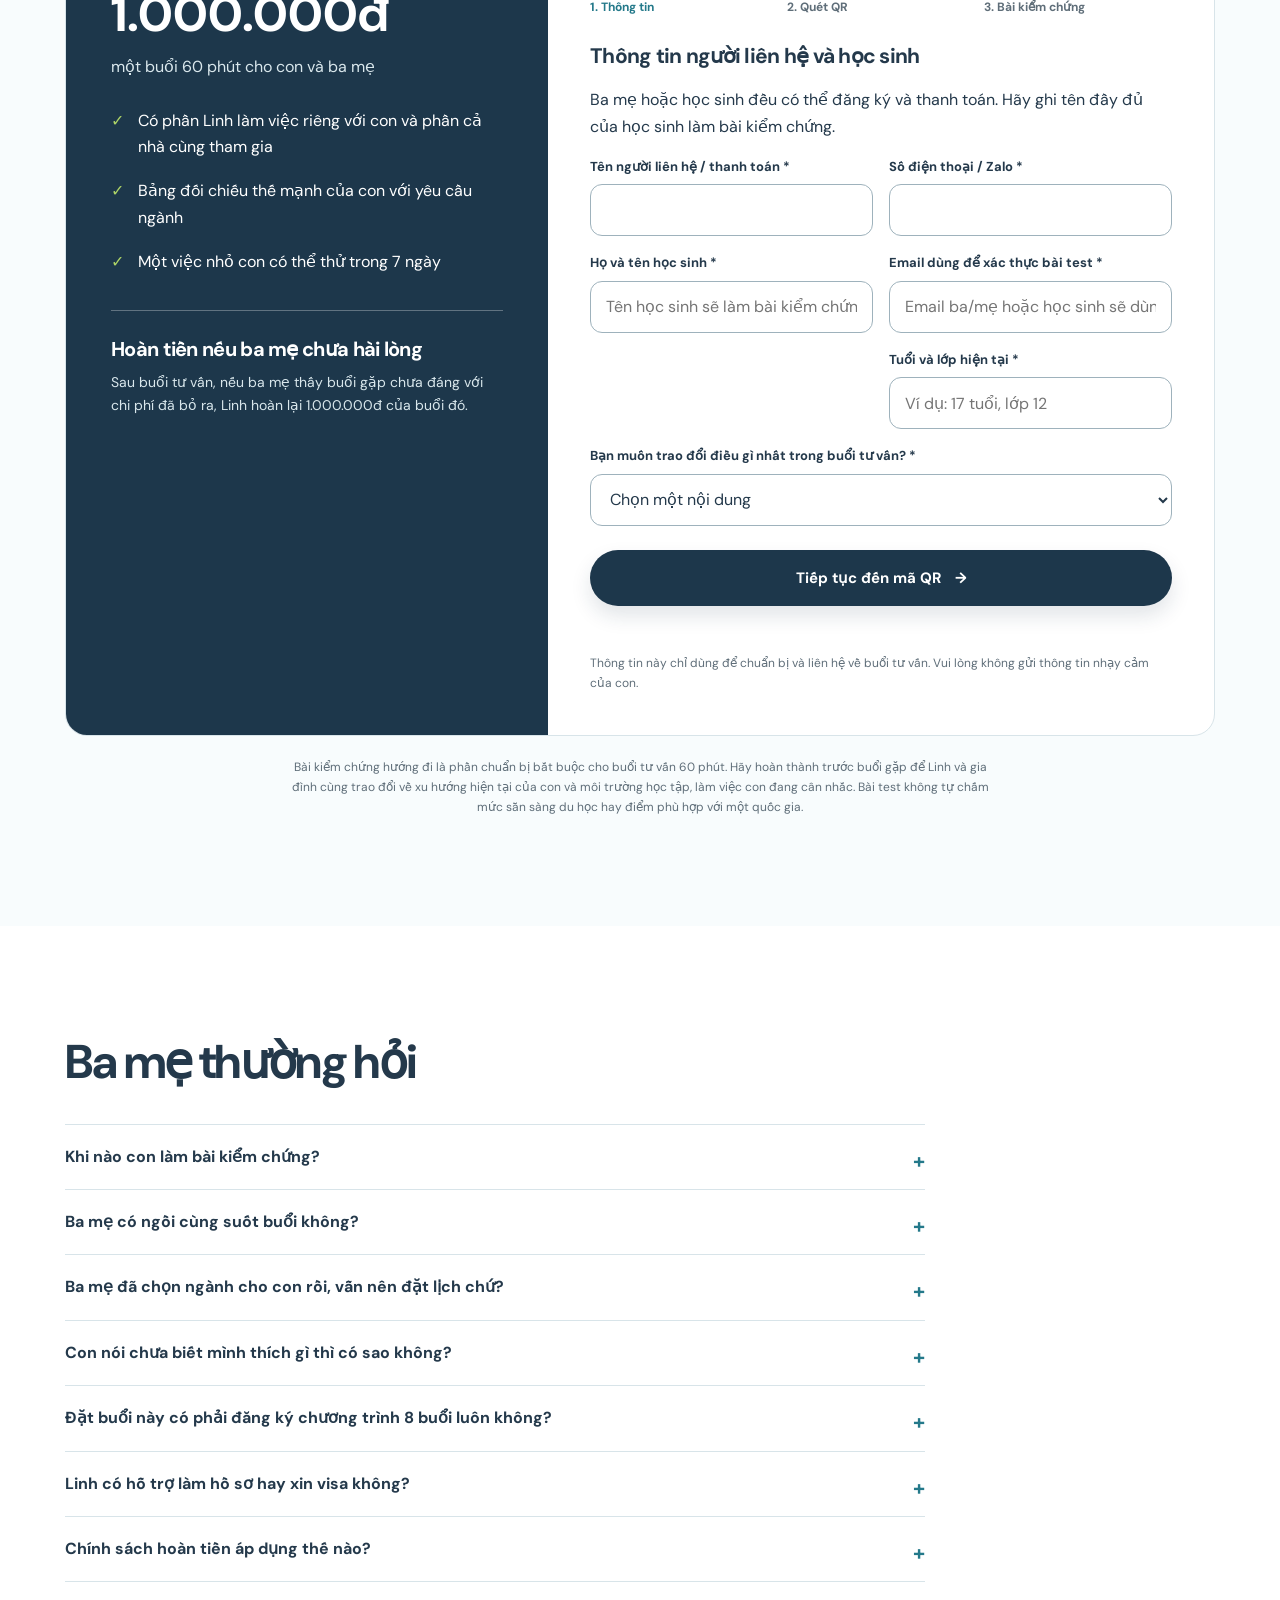
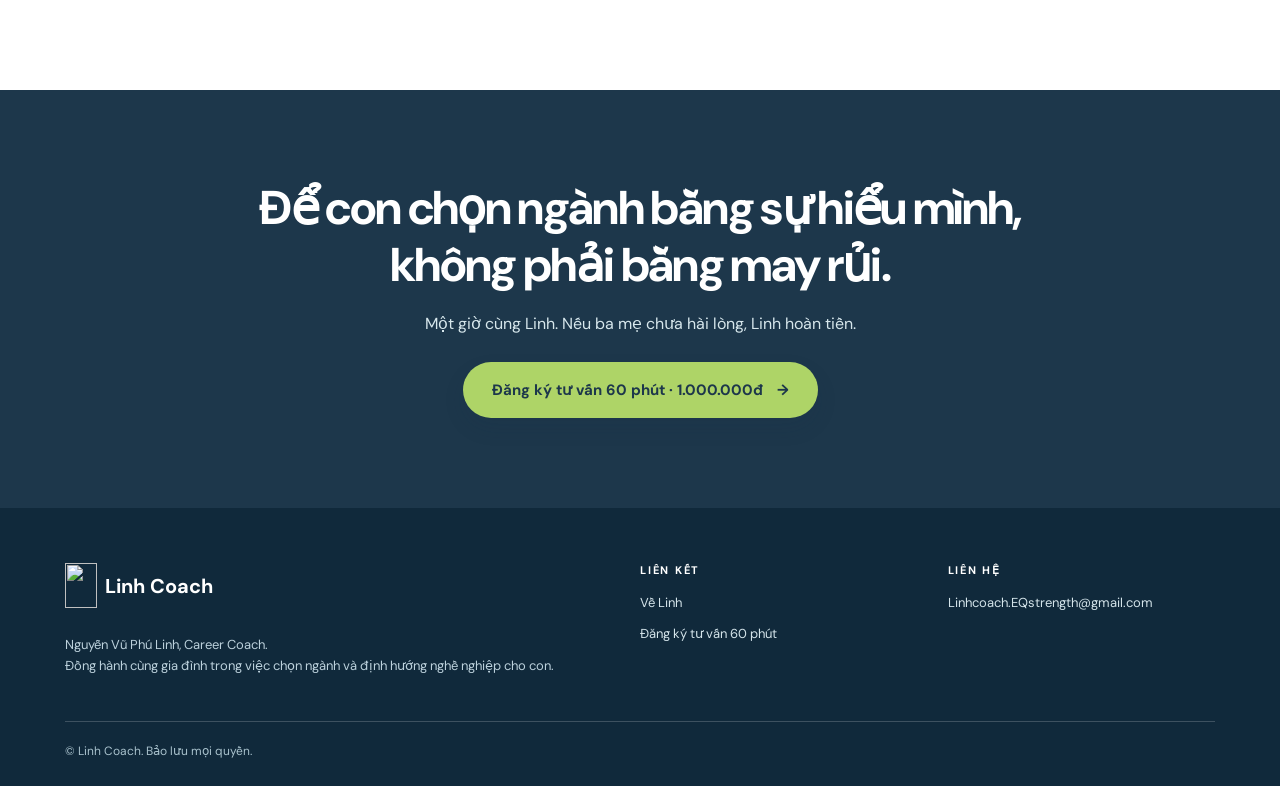
==== commit ae9b1d06: "Align registration field with test access email" ====
--- a/public/index.html
+++ b/public/index.html
@@ -40,7 +40,7 @@
   <link rel="preconnect" href="https://fonts.googleapis.com">
   <link rel="preconnect" href="https://fonts.gstatic.com" crossorigin>
   <link href="https://fonts.googleapis.com/css2?family=DM+Sans:wght@400;500;600;700&display=swap" rel="stylesheet">
-  <link rel="stylesheet" href="/reference.css">
+  <link rel="stylesheet" href="/reference.css?v=20261102">
 </head>
 <body>
   <header class="site-header">
@@ -78,11 +78,11 @@
     <section class="section process"><div class="wrap"><h2>Một giờ với Linh<br>diễn ra thế nào?</h2><p class="section-lead">Buổi gặp có cả ba mẹ và con. Phần quan trọng nhất là lúc Linh làm việc riêng với con.</p><div class="timeline"><article><span class="timeline-dot">1</span><small>10 phút đầu, cả nhà</small><h3>Linh nghe cả nhà</h3><p>Ba mẹ và con lần lượt nói về điều mình mong muốn và lo lắng.</p></article><article><span class="timeline-dot">2</span><small>35 phút, Linh và con</small><h3>Linh làm việc riêng với con</h3><p>Con có không gian riêng để chia sẻ. Linh đặt câu hỏi để con tự nhìn rõ thế mạnh và điều mình quan tâm.</p></article><article><span class="timeline-dot">3</span><small>15 phút cuối, cả nhà</small><h3>Cả nhà chọn việc đầu tiên</h3><p>Con kể lại điều vừa nhận ra. Cả nhà cùng chọn một việc con có thể thử trong 7 ngày.</p></article><article><span class="timeline-dot done">✓</span><small>Ba mẹ mang về</small><h3>Hai thứ cụ thể</h3><p>Bảng đối chiếu thế mạnh với yêu cầu ngành và một việc thử trong 7 ngày.</p></article></div><p class="privacy-box">Linh không chọn ngành thay con. Những điều con chia sẻ riêng chỉ được nói lại với ba mẹ khi con đồng ý.</p><p class="method-note">Linh tham khảo mô hình của TS. Tal Ben-Shahar, người từng giảng dạy Tâm lý học tích cực tại Harvard, kết hợp coaching và thông tin nghề nghiệp. <a href="https://gsas.harvard.edu/news/master-happiness" target="_blank" rel="noopener noreferrer">Tìm hiểu thêm ↗</a></p></div></section>
     <section class="section reviews" id="phan-hoi"><div class="wrap"><h2>Những người từng làm việc<br>với Linh chia sẻ.</h2><p class="section-lead">Phản hồi sau các buổi coaching cá nhân.</p><div class="review-grid"><figure><blockquote>“Anh đã gợi mở cho em nhiều góc nhìn khác nhau về định hướng cho công việc sắp tới.”</blockquote><figcaption>Bùi Thảo Nguyên · Sau buổi coaching</figcaption><a href="/assets/testimonial-nguyen-1.png" target="_blank" rel="noopener noreferrer">Xem tin nhắn gốc ↗</a></figure><figure><blockquote>“Anh Linh đưa ra bài tập để em tự thực hành nên outcome khách quan, độc lập…”</blockquote><figcaption>Thoa Hong · Sau buổi coaching</figcaption><a href="/assets/testimonial-thoa.png" target="_blank" rel="noopener noreferrer">Xem tin nhắn gốc ↗</a></figure><figure><a class="review-image" href="/assets/testimonial-nguyen-1.png" target="_blank" rel="noopener noreferrer"><img src="/assets/testimonial-nguyen-1.png" loading="lazy" alt="Tin nhắn phản hồi của Bùi Thảo Nguyên"></a><figcaption>Bùi Thảo Nguyên · Tin nhắn sau buổi coaching</figcaption></figure></div></div></section>
     <section class="section next-step"><div class="wrap"><h2>Sau buổi này, ba mẹ quyết định bước tiếp.</h2><div class="next-grid"><article><span>NẾU CON ĐÃ THẤY RÕ HƠN</span><h3>Con tự đi tiếp</h3><p>Con làm việc thử trong 7 ngày rồi bàn lại với gia đình. Không phát sinh thêm chi phí.</p></article><article><span>NẾU CON CẦN NGƯỜI ĐỒNG HÀNH THÊM</span><h3>Chương trình 8 buổi</h3><p>Linh sẽ nói rõ chương trình gồm gì, làm việc ra sao và chi phí bao nhiêu để ba mẹ cân nhắc. Ba mẹ không bắt buộc đăng ký.</p></article></div></div></section>
-    <section class="section booking" id="dat-lich"><div class="wrap"><p class="eyebrow centered">BƯỚC ĐẦU TIÊN</p><h2>1.000.000đ cho một giờ<br>làm việc cùng Linh.</h2><div class="booking-grid"><div class="price-card"><strong>1.000.000đ</strong><p>một buổi 60 phút cho con và ba mẹ</p><ul><li>Có phần Linh làm việc riêng với con và phần cả nhà cùng tham gia</li><li>Bảng đối chiếu thế mạnh của con với yêu cầu ngành</li><li>Một việc nhỏ con có thể thử trong 7 ngày</li></ul><div class="refund"><h3>Hoàn tiền nếu ba mẹ chưa hài lòng</h3><p>Sau buổi tư vấn, nếu ba mẹ thấy buổi gặp chưa đáng với chi phí đã bỏ ra, Linh hoàn lại 1.000.000đ của buổi đó.</p></div></div><div class="booking-right"><div class="steps"><span class="active">1. Thông tin</span><span>2. Quét QR</span><span>3. Bài kiểm chứng</span></div><form id="lead-form" class="form-card"><h3>Thông tin người liên hệ và học sinh</h3><p class="form-intro">Ba mẹ hoặc học sinh đều có thể đăng ký và thanh toán. Hãy ghi tên đầy đủ của học sinh làm bài kiểm chứng.</p><div class="field-grid"><div><label for="name">Tên người liên hệ / thanh toán *</label><input id="name" name="name" autocomplete="name" required maxlength="100"></div><div><label for="phone">Số điện thoại / Zalo *</label><input id="phone" name="phone" autocomplete="tel" inputmode="tel" required maxlength="30"></div></div><div class="field-grid"><div><label for="student-name">Họ và tên học sinh *</label><input id="student-name" name="student_name" autocomplete="off" required maxlength="120" placeholder="Tên học sinh sẽ làm bài kiểm chứng"></div><div><label for="student">Tuổi và lớp hiện tại *</label><input id="student" name="student" required maxlength="80" placeholder="Ví dụ: 17 tuổi, lớp 12"></div></div><label for="concern">Bạn muốn trao đổi điều gì nhất trong buổi tư vấn? *</label><select id="concern" name="concern" required><option value="">Chọn một nội dung</option><option>Kiểm tra ngành học con đang chọn</option><option>Chọn quốc gia / môi trường học tập</option><option>Hiểu thế mạnh và năng lực cần chuẩn bị</option><option>Xây kế hoạch học tập, trải nghiệm</option><option>Khác / chưa rõ</option></select><button class="button" type="submit">Tiếp tục đến mã QR <span aria-hidden="true">→</span></button><p id="form-status" class="form-status" role="status" aria-live="polite"></p><p class="form-privacy">Thông tin này chỉ dùng để chuẩn bị và liên hệ về buổi tư vấn. Vui lòng không gửi thông tin nhạy cảm của con.</p></form><div id="payment-panel" class="payment-panel" hidden aria-live="polite"><h3>Quét QR để thanh toán 1.000.000đ</h3><p>Chuyển khoản đúng số tiền và giữ nguyên nội dung để hệ thống nhận diện tự động.</p><img id="payment-qr" width="300" height="300" alt="Mã VietQR thanh toán buổi tư vấn"><dl><div><dt>Ngân hàng</dt><dd id="payment-bank"></dd></div><div><dt>Số tài khoản</dt><dd id="payment-account"></dd></div><div><dt>Chủ tài khoản</dt><dd id="payment-holder"></dd></div><div><dt>Nội dung</dt><dd id="payment-code"></dd></div></dl><p id="payment-status" class="payment-status" role="status">Đang chờ SePay xác nhận thanh toán…</p><a id="booking-after-payment" class="button" href="https://linhcoach.nghetrienkhaiai.com/book/coaching" hidden>Tiếp tục chọn lịch <span aria-hidden="true">→</span></a></div></div></div><p class="booking-note">Bài kiểm chứng hướng đi là phần chuẩn bị bắt buộc cho buổi tư vấn 60 phút. Hãy hoàn thành trước buổi gặp để Linh và gia đình cùng trao đổi về xu hướng hiện tại của con và môi trường học tập, làm việc con đang cân nhắc. Bài test không tự chấm mức sẵn sàng du học hay điểm phù hợp với một quốc gia.</p></div></section>
+    <section class="section booking" id="dat-lich"><div class="wrap"><p class="eyebrow centered">BƯỚC ĐẦU TIÊN</p><h2>1.000.000đ cho một giờ<br>làm việc cùng Linh.</h2><div class="booking-grid"><div class="price-card"><strong>1.000.000đ</strong><p>một buổi 60 phút cho con và ba mẹ</p><ul><li>Có phần Linh làm việc riêng với con và phần cả nhà cùng tham gia</li><li>Bảng đối chiếu thế mạnh của con với yêu cầu ngành</li><li>Một việc nhỏ con có thể thử trong 7 ngày</li></ul><div class="refund"><h3>Hoàn tiền nếu ba mẹ chưa hài lòng</h3><p>Sau buổi tư vấn, nếu ba mẹ thấy buổi gặp chưa đáng với chi phí đã bỏ ra, Linh hoàn lại 1.000.000đ của buổi đó.</p></div></div><div class="booking-right"><div class="steps"><span class="active">1. Thông tin</span><span>2. Quét QR</span><span>3. Bài kiểm chứng</span></div><form id="lead-form" class="form-card"><h3>Thông tin người liên hệ và học sinh</h3><p class="form-intro">Ba mẹ hoặc học sinh đều có thể đăng ký và thanh toán. Hãy ghi tên đầy đủ của học sinh làm bài kiểm chứng.</p><div class="field-grid"><div><label for="name">Tên người liên hệ / thanh toán *</label><input id="name" name="name" autocomplete="name" required maxlength="100"></div><div><label for="phone">Số điện thoại / Zalo *</label><input id="phone" name="phone" autocomplete="tel" inputmode="tel" required maxlength="30"></div></div><div class="field-grid"><div><label for="student-name">Họ và tên học sinh *</label><input id="student-name" name="studentName" autocomplete="off" required maxlength="120" placeholder="Tên học sinh sẽ làm bài kiểm chứng"></div><div><label for="student">Tuổi và lớp hiện tại *</label><input id="student" name="student" required maxlength="80" placeholder="Ví dụ: 17 tuổi, lớp 12"></div></div><label for="concern">Bạn muốn trao đổi điều gì nhất trong buổi tư vấn? *</label><select id="concern" name="concern" required><option value="">Chọn một nội dung</option><option>Kiểm tra ngành học con đang chọn</option><option>Chọn quốc gia / môi trường học tập</option><option>Hiểu thế mạnh và năng lực cần chuẩn bị</option><option>Xây kế hoạch học tập, trải nghiệm</option><option>Khác / chưa rõ</option></select><button class="button" type="submit">Tiếp tục đến mã QR <span aria-hidden="true">→</span></button><p id="form-status" class="form-status" role="status" aria-live="polite"></p><p class="form-privacy">Thông tin này chỉ dùng để chuẩn bị và liên hệ về buổi tư vấn. Vui lòng không gửi thông tin nhạy cảm của con.</p></form><div id="payment-panel" class="payment-panel" hidden aria-live="polite"><h3>Quét QR để thanh toán 1.000.000đ</h3><p>Chuyển khoản đúng số tiền và giữ nguyên nội dung để hệ thống nhận diện tự động.</p><img id="payment-qr" width="300" height="300" alt="Mã VietQR thanh toán buổi tư vấn"><dl><div><dt>Ngân hàng</dt><dd id="payment-bank"></dd></div><div><dt>Số tài khoản</dt><dd id="payment-account"></dd></div><div><dt>Chủ tài khoản</dt><dd id="payment-holder"></dd></div><div><dt>Nội dung</dt><dd id="payment-code"></dd></div></dl><p id="payment-status" class="payment-status" role="status">Đang chờ SePay xác nhận thanh toán…</p><a id="booking-after-payment" class="button" href="https://linhcoach.nghetrienkhaiai.com/book/coaching" hidden>Tiếp tục chọn lịch <span aria-hidden="true">→</span></a></div></div></div><p class="booking-note">Bài kiểm chứng hướng đi là phần chuẩn bị bắt buộc cho buổi tư vấn 60 phút. Hãy hoàn thành trước buổi gặp để Linh và gia đình cùng trao đổi về xu hướng hiện tại của con và môi trường học tập, làm việc con đang cân nhắc. Bài test không tự chấm mức sẵn sàng du học hay điểm phù hợp với một quốc gia.</p></div></section>
     <section class="section faq" id="hoi-dap"><div class="wrap"><h2>Ba mẹ thường hỏi</h2><div class="faq-list"><details><summary>Khi nào con làm bài kiểm chứng?</summary><p>Sau khi thanh toán được xác nhận, con mở bài kiểm chứng và làm trước buổi tư vấn. Sau khi hoàn thành, con có thể gửi yêu cầu đặt lịch 60 phút ngay trên trang kết quả; Linh sẽ xác nhận khung giờ qua email.</p></details><details><summary>Ba mẹ có ngồi cùng suốt buổi không?</summary><p>Không. Ba mẹ và con cùng tham gia đầu và cuối buổi; phần giữa Linh làm việc riêng với con để con có không gian chia sẻ.</p></details><details><summary>Ba mẹ đã chọn ngành cho con rồi, vẫn nên đặt lịch chứ?</summary><p>Buổi gặp giúp con đối chiếu lựa chọn đó với thế mạnh, công việc thực tế và những điều cần thử trước khi chốt.</p></details><details><summary>Con nói chưa biết mình thích gì thì có sao không?</summary><p>Không sao. Linh bắt đầu từ trải nghiệm con đã có, rồi cùng con xác định hướng đáng tìm hiểu tiếp.</p></details><details><summary>Đặt buổi này có phải đăng ký chương trình 8 buổi luôn không?</summary><p>Không. Sau buổi tư vấn, ba mẹ tự quyết định có cần thêm người đồng hành cho con không.</p></details><details><summary>Linh có hỗ trợ làm hồ sơ hay xin visa không?</summary><p>Buổi tư vấn tập trung vào định hướng ngành và bước phát triển tiếp theo, không bao gồm làm hồ sơ, visa hay cam kết học bổng.</p></details><details><summary>Chính sách hoàn tiền áp dụng thế nào?</summary><p>Sau buổi tư vấn, nếu ba mẹ thấy buổi gặp chưa đáng với chi phí đã bỏ ra, Linh hoàn lại 1.000.000đ của buổi đó. Vui lòng liên hệ Linh qua email để được hỗ trợ.</p></details></div></div></section>
     <section class="closing"><div class="wrap"><h2>Để con chọn ngành bằng sự hiểu mình,<br>không phải bằng may rủi.</h2><p>Một giờ cùng Linh. Nếu ba mẹ chưa hài lòng, Linh hoàn tiền.</p><a class="button" href="#dat-lich">Đăng ký tư vấn 60 phút · 1.000.000đ <span aria-hidden="true">→</span></a></div></section>
   </main>
   <footer class="footer"><div class="wrap footer-grid"><div><a class="brand" href="#top"><img src="/assets/logo-full.png" width="42" height="42" alt=""><span>Linh Coach</span></a><p>Nguyễn Vũ Phú Linh, Career Coach.<br>Đồng hành cùng gia đình trong việc chọn ngành và định hướng nghề nghiệp cho con.</p></div><div><h4>LIÊN KẾT</h4><a href="#ve-linh">Về Linh</a><a href="#dat-lich">Đăng ký tư vấn 60 phút</a></div><div><h4>LIÊN HỆ</h4><a href="mailto:Linhcoach.EQstrength@gmail.com">Linhcoach.EQstrength@gmail.com</a></div></div><div class="wrap copyright">© Linh Coach. Bảo lưu mọi quyền.</div></footer>
-  <script src="/main.js" defer></script>
+  <script src="/main.js?v=20261104c" defer></script>
 </body>
-</html>
+</html>
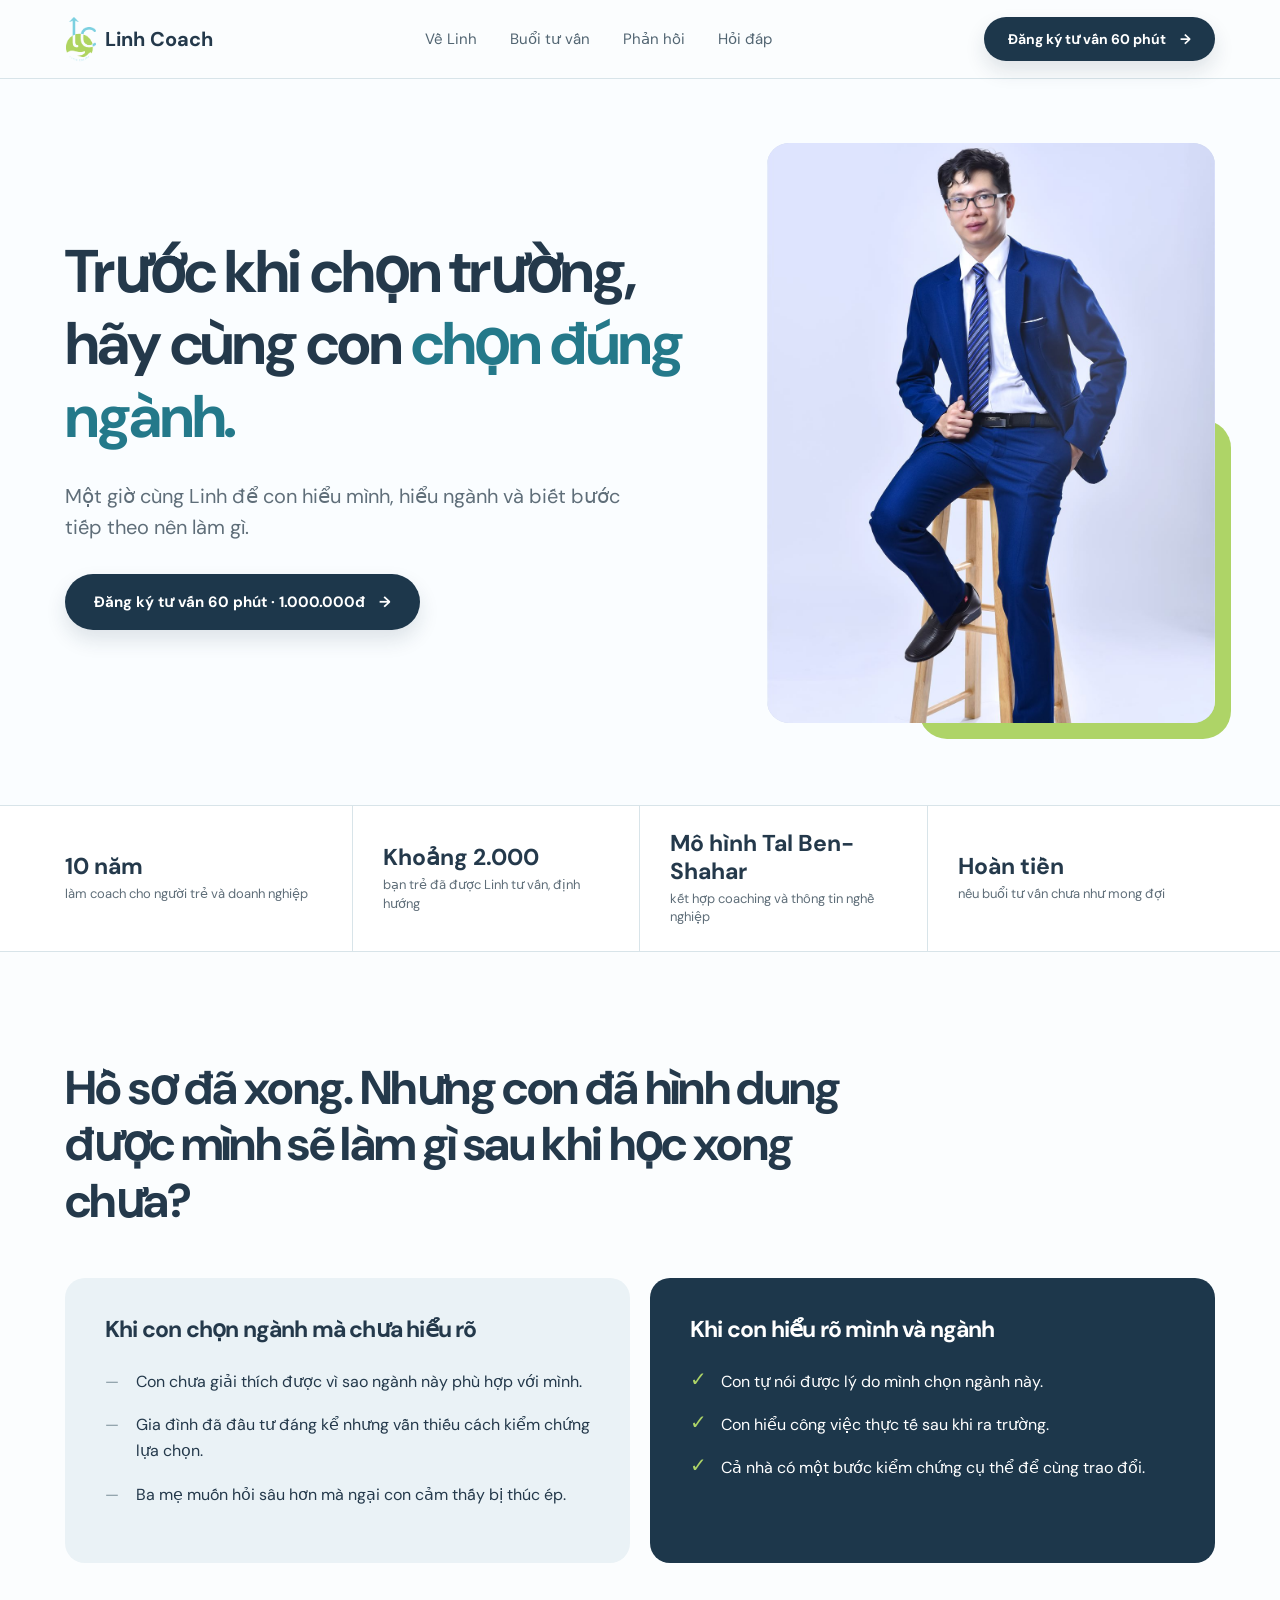
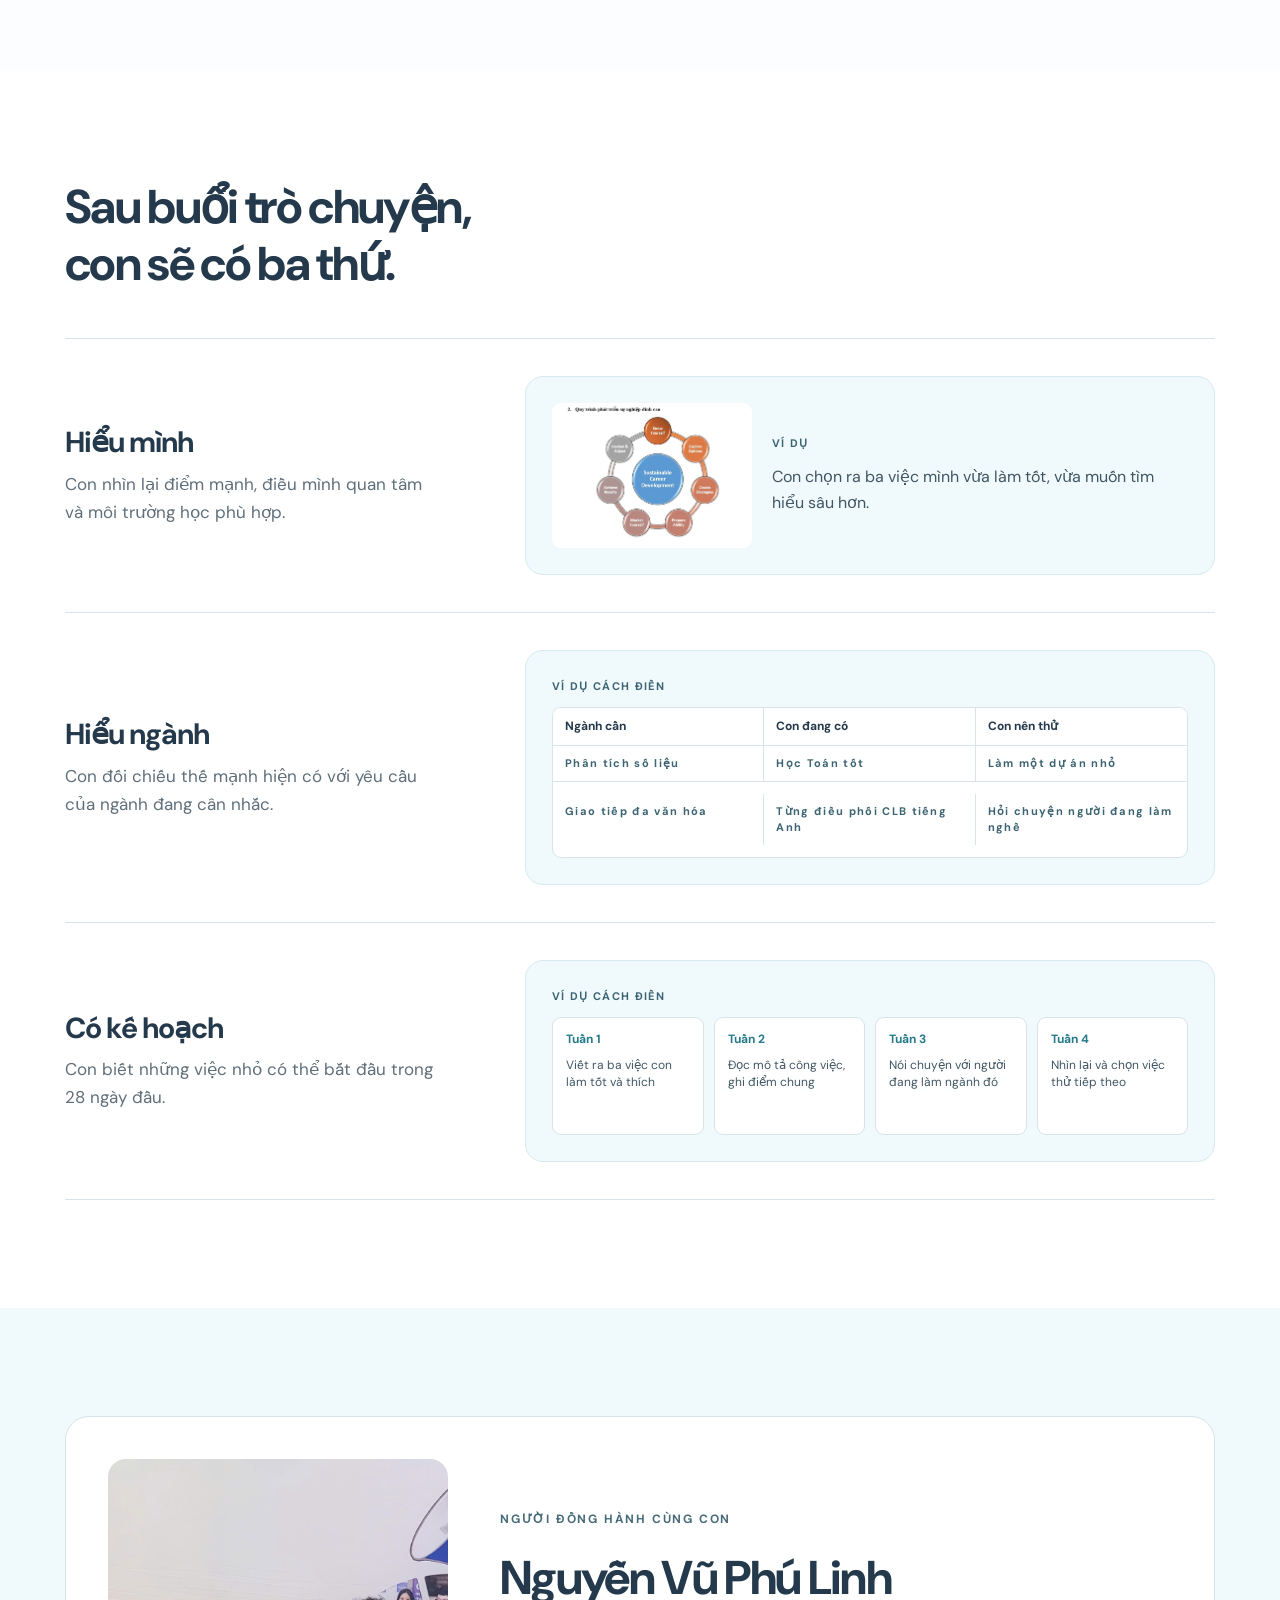
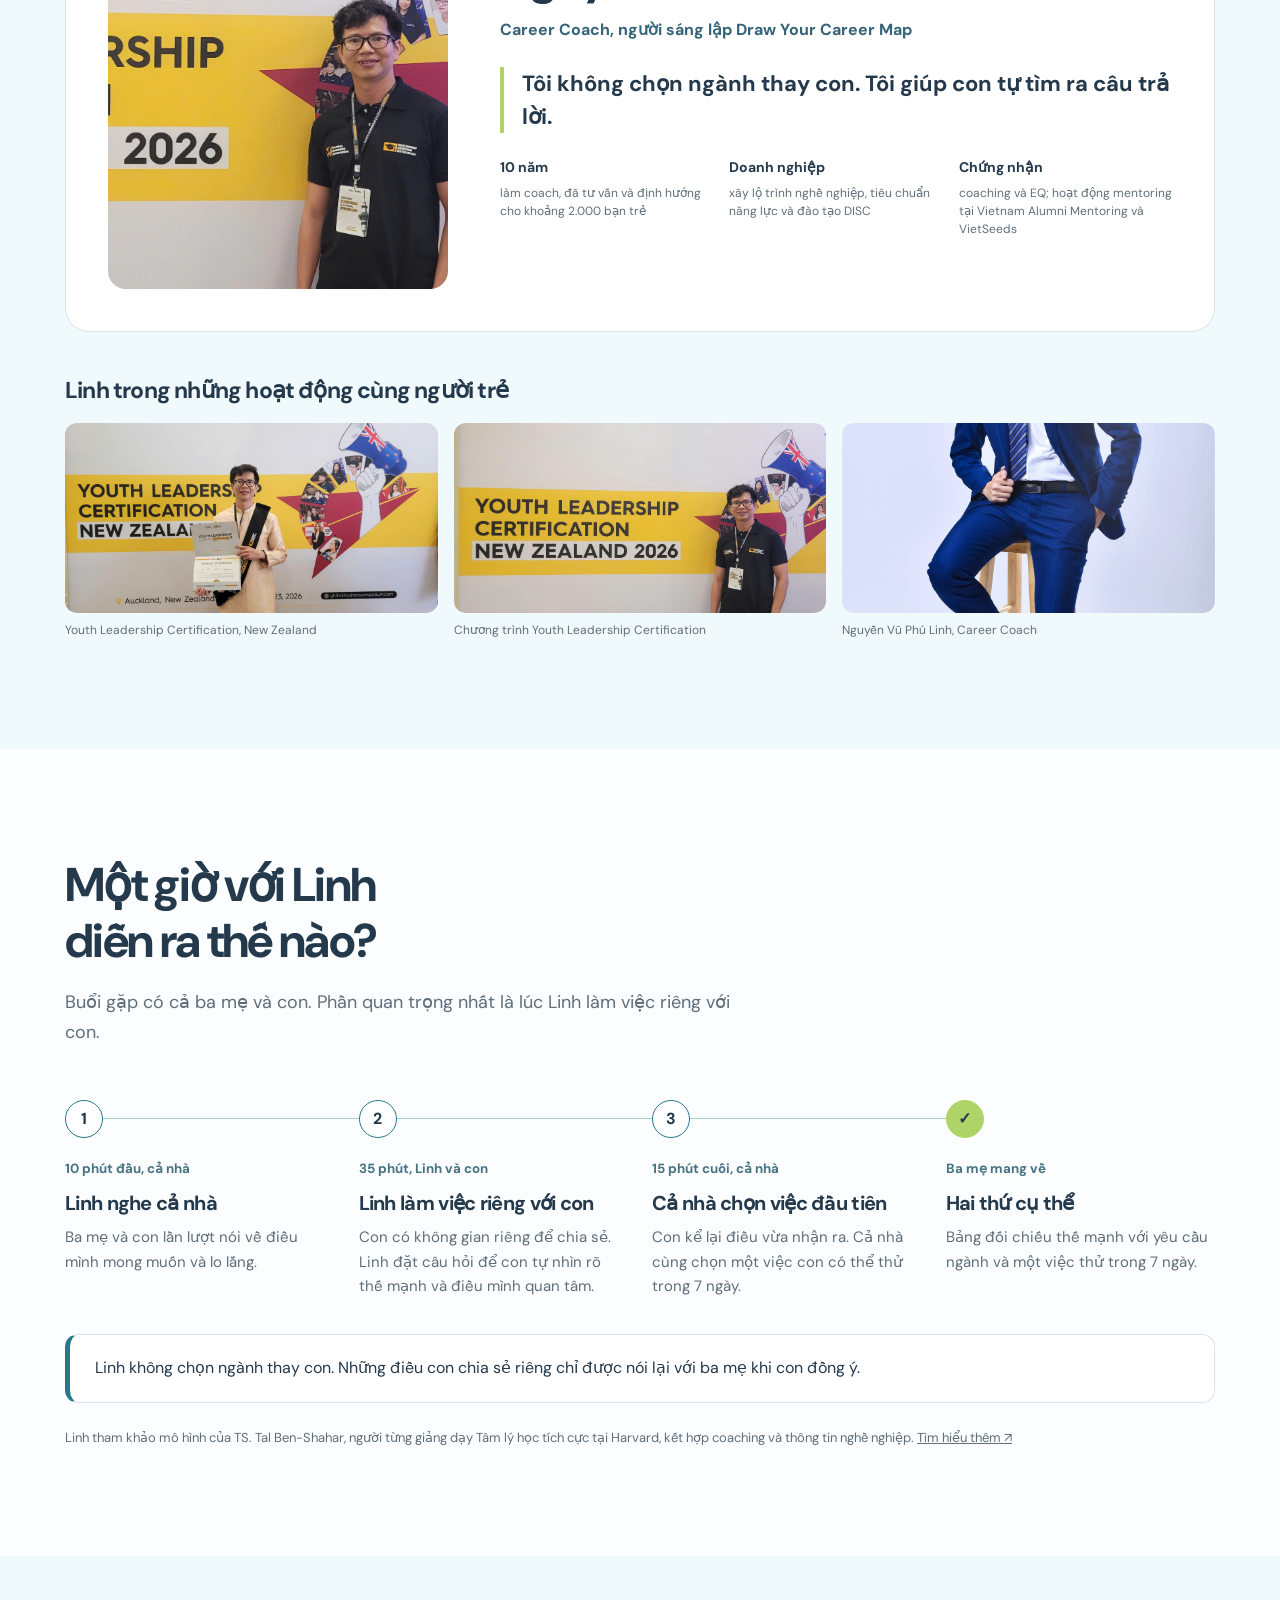
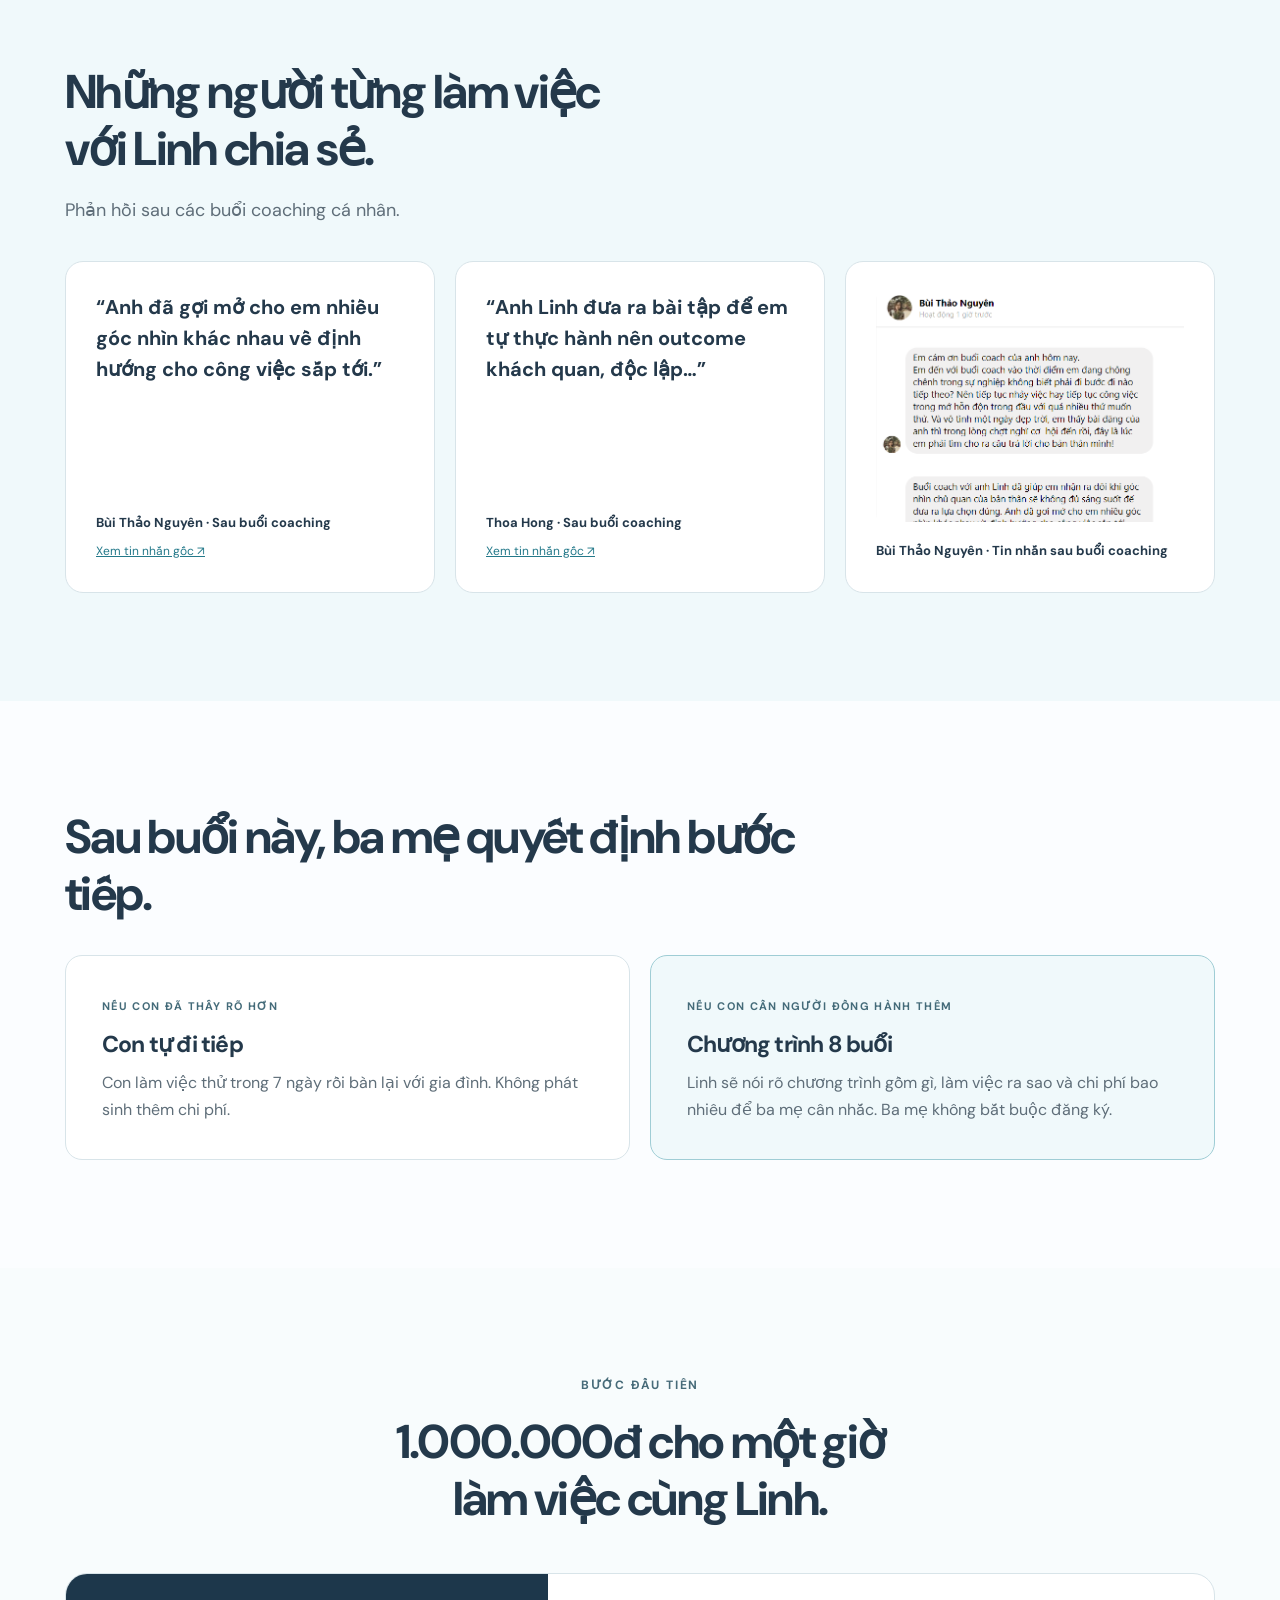
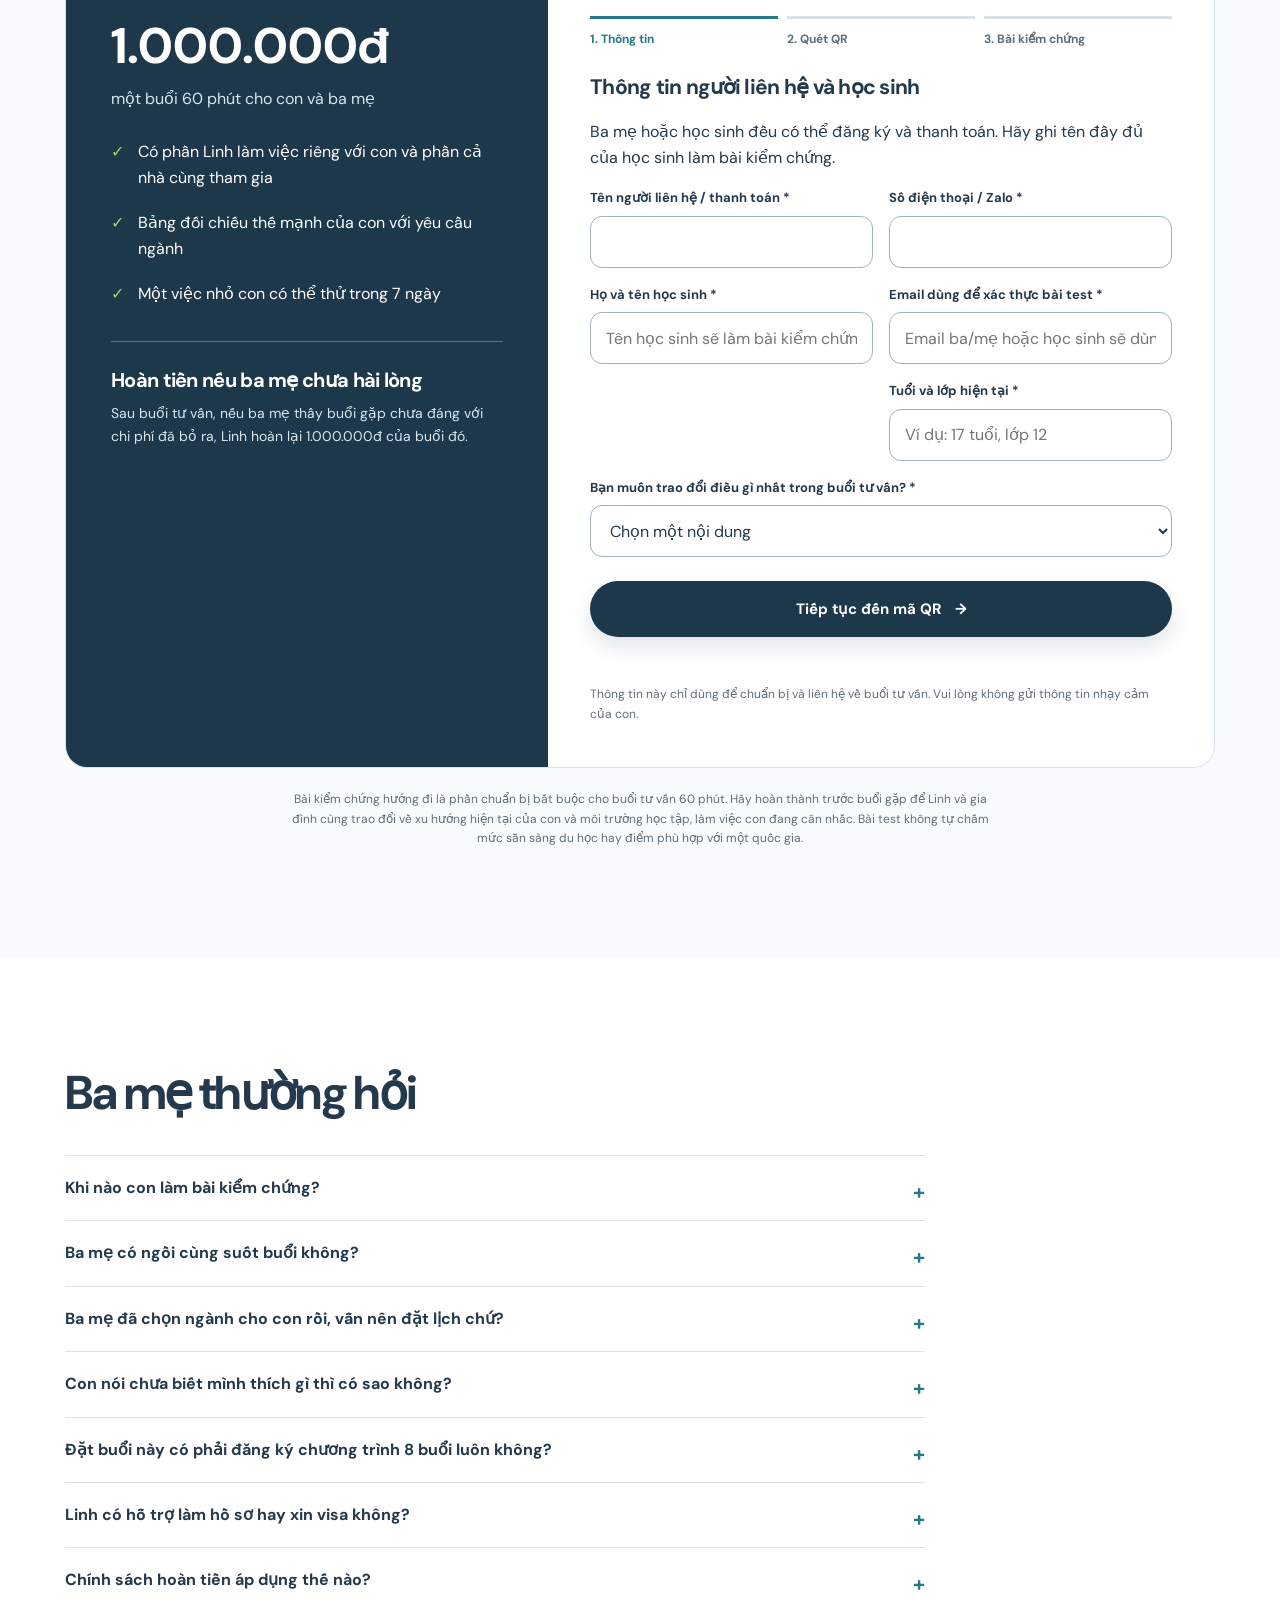
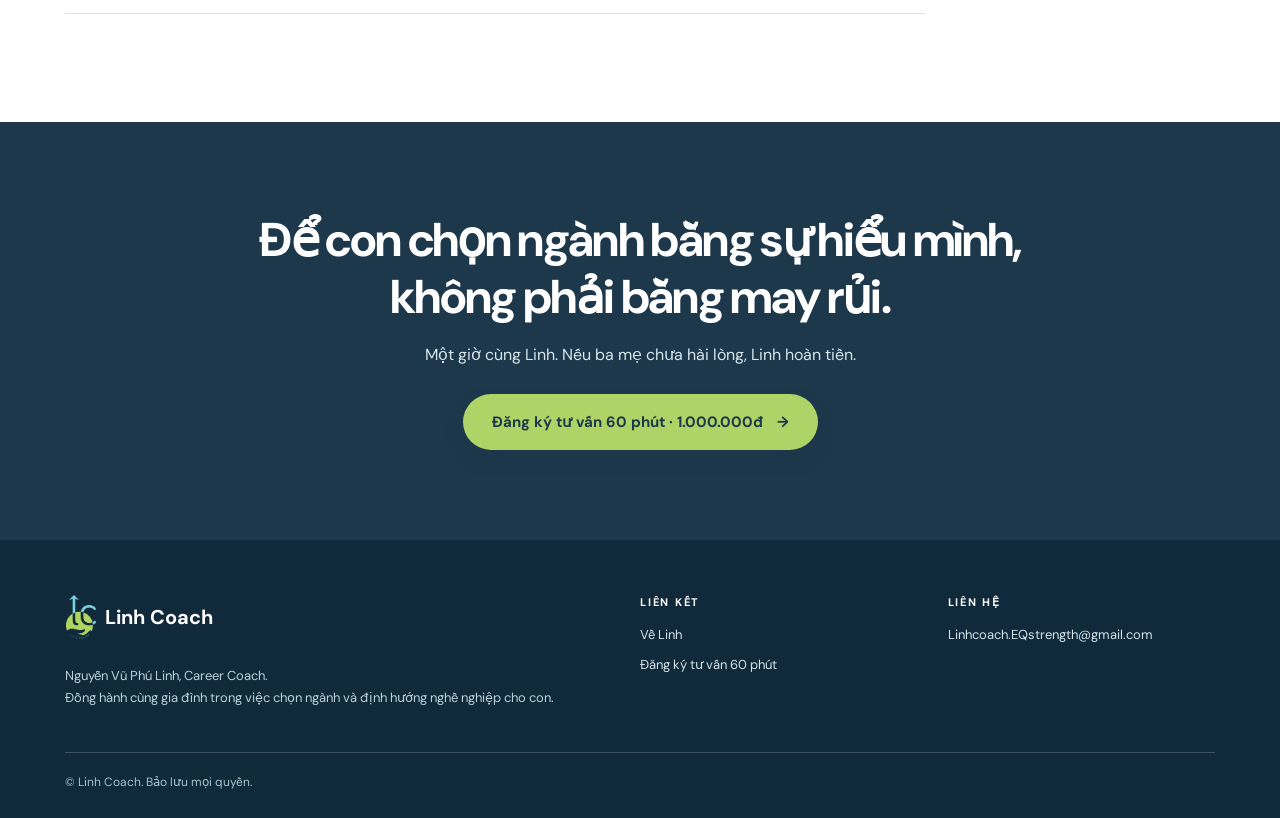
==== commit bd2402af: "Fix landing images and assessment comparison UI" ====
--- a/public/index.html
+++ b/public/index.html
@@ -35,7 +35,7 @@
     }
   }
   </script>
-  <meta property="og:image" content="https://duhocbenvung.linhcoach-eqstrength.com/assets/coach-optimized.jpg">
+  <meta property="og:image" content="https://duhocbenvung.linhcoach-eqstrength.com/public/assets/coach-optimized.jpg">
   <title>Trước khi chọn trường, hãy cùng con chọn đúng ngành | Linh Coach</title>
   <link rel="preconnect" href="https://fonts.googleapis.com">
   <link rel="preconnect" href="https://fonts.gstatic.com" crossorigin>
@@ -45,7 +45,7 @@
 <body>
   <header class="site-header">
     <div class="wrap header-inner">
-      <a class="brand" href="#top" aria-label="Linh Coach — về đầu trang"><img src="/assets/logo-full.png" width="42" height="42" alt=""><span>Linh Coach</span></a>
+      <a class="brand" href="#top" aria-label="Linh Coach — về đầu trang"><img src="/public/assets/logo-full.png" width="42" height="42" alt=""><span>Linh Coach</span></a>
       <nav aria-label="Điều hướng chính"><a href="#ve-linh">Về Linh</a><a href="#buoi-tu-van">Buổi tư vấn</a><a href="#phan-hoi">Phản hồi</a><a href="#hoi-dap">Hỏi đáp</a></nav>
       <a class="button button-small" href="#dat-lich">Đăng ký tư vấn 60 phút <span aria-hidden="true">→</span></a>
     </div>
@@ -53,7 +53,7 @@
   <main id="top">
     <section class="hero section" aria-labelledby="hero-title"><div class="wrap hero-grid">
       <div class="hero-copy"><h1 id="hero-title">Trước khi chọn trường, hãy cùng con <em>chọn đúng ngành.</em></h1><p>Một giờ cùng Linh để con hiểu mình, hiểu ngành và biết bước tiếp theo nên làm gì.</p><a class="button" href="#dat-lich">Đăng ký tư vấn 60 phút · 1.000.000đ <span aria-hidden="true">→</span></a></div>
-      <div class="hero-visual"><img src="/assets/coach-optimized.jpg" width="900" height="1100" alt="Chân dung Nguyễn Vũ Phú Linh, Career Coach"></div>
+      <div class="hero-visual"><img src="/public/assets/coach-optimized.jpg" width="900" height="1100" alt="Chân dung Nguyễn Vũ Phú Linh, Career Coach"></div>
     </div></section>
     <section class="trust-strip" aria-label="Thông tin về Linh Coach"><div class="wrap trust-grid">
       <p><strong>10 năm</strong><span>làm coach cho người trẻ và doanh nghiệp</span></p>
@@ -67,22 +67,22 @@
     </div></section>
     <section class="section benefits" id="buoi-tu-van"><div class="wrap">
       <h2>Sau buổi trò chuyện,<br>con sẽ có ba thứ.</h2>
-      <div class="benefit-row"><div><h3>Hiểu mình</h3><p>Con nhìn lại điểm mạnh, điều mình quan tâm và môi trường học phù hợp.</p></div><div class="benefit-example with-image"><img src="/assets/career-framework.jpg" loading="lazy" alt="Mô hình phát triển sự nghiệp" width="260" height="180"><div><span>VÍ DỤ</span><p>Con chọn ra ba việc mình vừa làm tốt, vừa muốn tìm hiểu sâu hơn.</p></div></div></div>
+      <div class="benefit-row"><div><h3>Hiểu mình</h3><p>Con nhìn lại điểm mạnh, điều mình quan tâm và môi trường học phù hợp.</p></div><div class="benefit-example with-image"><img src="/public/assets/career-framework.jpg" loading="lazy" alt="Mô hình phát triển sự nghiệp" width="260" height="180"><div><span>VÍ DỤ</span><p>Con chọn ra ba việc mình vừa làm tốt, vừa muốn tìm hiểu sâu hơn.</p></div></div></div>
       <div class="benefit-row"><div><h3>Hiểu ngành</h3><p>Con đối chiếu thế mạnh hiện có với yêu cầu của ngành đang cân nhắc.</p></div><div class="benefit-example"><span>VÍ DỤ CÁCH ĐIỀN</span><div class="example-table"><b>Ngành cần</b><b>Con đang có</b><b>Con nên thử</b><span>Phân tích số liệu</span><span>Học Toán tốt</span><span>Làm một dự án nhỏ</span><span>Giao tiếp đa văn hóa</span><span>Từng điều phối CLB tiếng Anh</span><span>Hỏi chuyện người đang làm nghề</span></div></div></div>
       <div class="benefit-row"><div><h3>Có kế hoạch</h3><p>Con biết những việc nhỏ có thể bắt đầu trong 28 ngày đầu.</p></div><div class="benefit-example"><span>VÍ DỤ CÁCH ĐIỀN</span><div class="week-grid"><p><b>Tuần 1</b>Viết ra ba việc con làm tốt và thích</p><p><b>Tuần 2</b>Đọc mô tả công việc, ghi điểm chung</p><p><b>Tuần 3</b>Nói chuyện với người đang làm ngành đó</p><p><b>Tuần 4</b>Nhìn lại và chọn việc thử tiếp theo</p></div></div></div>
     </div></section>
     <section class="section about-section" id="ve-linh"><div class="wrap">
-      <div class="about-card"><img src="/assets/nz-event.jpg" loading="lazy" width="700" height="720" alt="Nguyễn Vũ Phú Linh tại chương trình Youth Leadership Certification, New Zealand"><div><p class="eyebrow">NGƯỜI ĐỒNG HÀNH CÙNG CON</p><h2>Nguyễn Vũ Phú Linh</h2><p class="about-role">Career Coach, người sáng lập Draw Your Career Map</p><blockquote>Tôi không chọn ngành thay con. Tôi giúp con tự tìm ra câu trả lời.</blockquote><div class="fact-grid"><p><strong>10 năm</strong><span>làm coach, đã tư vấn và định hướng cho khoảng 2.000 bạn trẻ</span></p><p><strong>Doanh nghiệp</strong><span>xây lộ trình nghề nghiệp, tiêu chuẩn năng lực và đào tạo DISC</span></p><p><strong>Chứng nhận</strong><span>coaching và EQ; hoạt động mentoring tại Vietnam Alumni Mentoring và VietSeeds</span></p></div></div></div>
-      <h3 class="gallery-heading">Linh trong những hoạt động cùng người trẻ</h3><div class="gallery"><figure><img src="/assets/nz-hero.jpg" loading="lazy" alt="Linh tại Youth Leadership Certification, New Zealand" width="500" height="320"><figcaption>Youth Leadership Certification, New Zealand</figcaption></figure><figure><img src="/assets/nz-event.jpg" loading="lazy" alt="Linh nhận chứng nhận tại New Zealand" width="500" height="320"><figcaption>Chương trình Youth Leadership Certification</figcaption></figure><figure><img src="/assets/coach-optimized.jpg" loading="lazy" alt="Chân dung Nguyễn Vũ Phú Linh" width="500" height="320"><figcaption>Nguyễn Vũ Phú Linh, Career Coach</figcaption></figure></div>
+      <div class="about-card"><img src="/public/assets/nz-event.jpg" loading="lazy" width="700" height="720" alt="Nguyễn Vũ Phú Linh tại chương trình Youth Leadership Certification, New Zealand"><div><p class="eyebrow">NGƯỜI ĐỒNG HÀNH CÙNG CON</p><h2>Nguyễn Vũ Phú Linh</h2><p class="about-role">Career Coach, người sáng lập Draw Your Career Map</p><blockquote>Tôi không chọn ngành thay con. Tôi giúp con tự tìm ra câu trả lời.</blockquote><div class="fact-grid"><p><strong>10 năm</strong><span>làm coach, đã tư vấn và định hướng cho khoảng 2.000 bạn trẻ</span></p><p><strong>Doanh nghiệp</strong><span>xây lộ trình nghề nghiệp, tiêu chuẩn năng lực và đào tạo DISC</span></p><p><strong>Chứng nhận</strong><span>coaching và EQ; hoạt động mentoring tại Vietnam Alumni Mentoring và VietSeeds</span></p></div></div></div>
+      <h3 class="gallery-heading">Linh trong những hoạt động cùng người trẻ</h3><div class="gallery"><figure><img src="/public/assets/nz-hero.jpg" loading="lazy" alt="Linh tại Youth Leadership Certification, New Zealand" width="500" height="320"><figcaption>Youth Leadership Certification, New Zealand</figcaption></figure><figure><img src="/public/assets/nz-event.jpg" loading="lazy" alt="Linh nhận chứng nhận tại New Zealand" width="500" height="320"><figcaption>Chương trình Youth Leadership Certification</figcaption></figure><figure><img src="/public/assets/coach-optimized.jpg" loading="lazy" alt="Chân dung Nguyễn Vũ Phú Linh" width="500" height="320"><figcaption>Nguyễn Vũ Phú Linh, Career Coach</figcaption></figure></div>
     </div></section>
     <section class="section process"><div class="wrap"><h2>Một giờ với Linh<br>diễn ra thế nào?</h2><p class="section-lead">Buổi gặp có cả ba mẹ và con. Phần quan trọng nhất là lúc Linh làm việc riêng với con.</p><div class="timeline"><article><span class="timeline-dot">1</span><small>10 phút đầu, cả nhà</small><h3>Linh nghe cả nhà</h3><p>Ba mẹ và con lần lượt nói về điều mình mong muốn và lo lắng.</p></article><article><span class="timeline-dot">2</span><small>35 phút, Linh và con</small><h3>Linh làm việc riêng với con</h3><p>Con có không gian riêng để chia sẻ. Linh đặt câu hỏi để con tự nhìn rõ thế mạnh và điều mình quan tâm.</p></article><article><span class="timeline-dot">3</span><small>15 phút cuối, cả nhà</small><h3>Cả nhà chọn việc đầu tiên</h3><p>Con kể lại điều vừa nhận ra. Cả nhà cùng chọn một việc con có thể thử trong 7 ngày.</p></article><article><span class="timeline-dot done">✓</span><small>Ba mẹ mang về</small><h3>Hai thứ cụ thể</h3><p>Bảng đối chiếu thế mạnh với yêu cầu ngành và một việc thử trong 7 ngày.</p></article></div><p class="privacy-box">Linh không chọn ngành thay con. Những điều con chia sẻ riêng chỉ được nói lại với ba mẹ khi con đồng ý.</p><p class="method-note">Linh tham khảo mô hình của TS. Tal Ben-Shahar, người từng giảng dạy Tâm lý học tích cực tại Harvard, kết hợp coaching và thông tin nghề nghiệp. <a href="https://gsas.harvard.edu/news/master-happiness" target="_blank" rel="noopener noreferrer">Tìm hiểu thêm ↗</a></p></div></section>
-    <section class="section reviews" id="phan-hoi"><div class="wrap"><h2>Những người từng làm việc<br>với Linh chia sẻ.</h2><p class="section-lead">Phản hồi sau các buổi coaching cá nhân.</p><div class="review-grid"><figure><blockquote>“Anh đã gợi mở cho em nhiều góc nhìn khác nhau về định hướng cho công việc sắp tới.”</blockquote><figcaption>Bùi Thảo Nguyên · Sau buổi coaching</figcaption><a href="/assets/testimonial-nguyen-1.png" target="_blank" rel="noopener noreferrer">Xem tin nhắn gốc ↗</a></figure><figure><blockquote>“Anh Linh đưa ra bài tập để em tự thực hành nên outcome khách quan, độc lập…”</blockquote><figcaption>Thoa Hong · Sau buổi coaching</figcaption><a href="/assets/testimonial-thoa.png" target="_blank" rel="noopener noreferrer">Xem tin nhắn gốc ↗</a></figure><figure><a class="review-image" href="/assets/testimonial-nguyen-1.png" target="_blank" rel="noopener noreferrer"><img src="/assets/testimonial-nguyen-1.png" loading="lazy" alt="Tin nhắn phản hồi của Bùi Thảo Nguyên"></a><figcaption>Bùi Thảo Nguyên · Tin nhắn sau buổi coaching</figcaption></figure></div></div></section>
+    <section class="section reviews" id="phan-hoi"><div class="wrap"><h2>Những người từng làm việc<br>với Linh chia sẻ.</h2><p class="section-lead">Phản hồi sau các buổi coaching cá nhân.</p><div class="review-grid"><figure><blockquote>“Anh đã gợi mở cho em nhiều góc nhìn khác nhau về định hướng cho công việc sắp tới.”</blockquote><figcaption>Bùi Thảo Nguyên · Sau buổi coaching</figcaption><a href="/public/assets/testimonial-nguyen-1.png" target="_blank" rel="noopener noreferrer">Xem tin nhắn gốc ↗</a></figure><figure><blockquote>“Anh Linh đưa ra bài tập để em tự thực hành nên outcome khách quan, độc lập…”</blockquote><figcaption>Thoa Hong · Sau buổi coaching</figcaption><a href="/public/assets/testimonial-thoa.png" target="_blank" rel="noopener noreferrer">Xem tin nhắn gốc ↗</a></figure><figure><a class="review-image" href="/public/assets/testimonial-nguyen-1.png" target="_blank" rel="noopener noreferrer"><img src="/public/assets/testimonial-nguyen-1.png" loading="lazy" alt="Tin nhắn phản hồi của Bùi Thảo Nguyên"></a><figcaption>Bùi Thảo Nguyên · Tin nhắn sau buổi coaching</figcaption></figure></div></div></section>
     <section class="section next-step"><div class="wrap"><h2>Sau buổi này, ba mẹ quyết định bước tiếp.</h2><div class="next-grid"><article><span>NẾU CON ĐÃ THẤY RÕ HƠN</span><h3>Con tự đi tiếp</h3><p>Con làm việc thử trong 7 ngày rồi bàn lại với gia đình. Không phát sinh thêm chi phí.</p></article><article><span>NẾU CON CẦN NGƯỜI ĐỒNG HÀNH THÊM</span><h3>Chương trình 8 buổi</h3><p>Linh sẽ nói rõ chương trình gồm gì, làm việc ra sao và chi phí bao nhiêu để ba mẹ cân nhắc. Ba mẹ không bắt buộc đăng ký.</p></article></div></div></section>
     <section class="section booking" id="dat-lich"><div class="wrap"><p class="eyebrow centered">BƯỚC ĐẦU TIÊN</p><h2>1.000.000đ cho một giờ<br>làm việc cùng Linh.</h2><div class="booking-grid"><div class="price-card"><strong>1.000.000đ</strong><p>một buổi 60 phút cho con và ba mẹ</p><ul><li>Có phần Linh làm việc riêng với con và phần cả nhà cùng tham gia</li><li>Bảng đối chiếu thế mạnh của con với yêu cầu ngành</li><li>Một việc nhỏ con có thể thử trong 7 ngày</li></ul><div class="refund"><h3>Hoàn tiền nếu ba mẹ chưa hài lòng</h3><p>Sau buổi tư vấn, nếu ba mẹ thấy buổi gặp chưa đáng với chi phí đã bỏ ra, Linh hoàn lại 1.000.000đ của buổi đó.</p></div></div><div class="booking-right"><div class="steps"><span class="active">1. Thông tin</span><span>2. Quét QR</span><span>3. Bài kiểm chứng</span></div><form id="lead-form" class="form-card"><h3>Thông tin người liên hệ và học sinh</h3><p class="form-intro">Ba mẹ hoặc học sinh đều có thể đăng ký và thanh toán. Hãy ghi tên đầy đủ của học sinh làm bài kiểm chứng.</p><div class="field-grid"><div><label for="name">Tên người liên hệ / thanh toán *</label><input id="name" name="name" autocomplete="name" required maxlength="100"></div><div><label for="phone">Số điện thoại / Zalo *</label><input id="phone" name="phone" autocomplete="tel" inputmode="tel" required maxlength="30"></div></div><div class="field-grid"><div><label for="student-name">Họ và tên học sinh *</label><input id="student-name" name="studentName" autocomplete="off" required maxlength="120" placeholder="Tên học sinh sẽ làm bài kiểm chứng"></div><div><label for="student">Tuổi và lớp hiện tại *</label><input id="student" name="student" required maxlength="80" placeholder="Ví dụ: 17 tuổi, lớp 12"></div></div><label for="concern">Bạn muốn trao đổi điều gì nhất trong buổi tư vấn? *</label><select id="concern" name="concern" required><option value="">Chọn một nội dung</option><option>Kiểm tra ngành học con đang chọn</option><option>Chọn quốc gia / môi trường học tập</option><option>Hiểu thế mạnh và năng lực cần chuẩn bị</option><option>Xây kế hoạch học tập, trải nghiệm</option><option>Khác / chưa rõ</option></select><button class="button" type="submit">Tiếp tục đến mã QR <span aria-hidden="true">→</span></button><p id="form-status" class="form-status" role="status" aria-live="polite"></p><p class="form-privacy">Thông tin này chỉ dùng để chuẩn bị và liên hệ về buổi tư vấn. Vui lòng không gửi thông tin nhạy cảm của con.</p></form><div id="payment-panel" class="payment-panel" hidden aria-live="polite"><h3>Quét QR để thanh toán 1.000.000đ</h3><p>Chuyển khoản đúng số tiền và giữ nguyên nội dung để hệ thống nhận diện tự động.</p><img id="payment-qr" width="300" height="300" alt="Mã VietQR thanh toán buổi tư vấn"><dl><div><dt>Ngân hàng</dt><dd id="payment-bank"></dd></div><div><dt>Số tài khoản</dt><dd id="payment-account"></dd></div><div><dt>Chủ tài khoản</dt><dd id="payment-holder"></dd></div><div><dt>Nội dung</dt><dd id="payment-code"></dd></div></dl><p id="payment-status" class="payment-status" role="status">Đang chờ SePay xác nhận thanh toán…</p><a id="booking-after-payment" class="button" href="https://linhcoach.nghetrienkhaiai.com/book/coaching" hidden>Tiếp tục chọn lịch <span aria-hidden="true">→</span></a></div></div></div><p class="booking-note">Bài kiểm chứng hướng đi là phần chuẩn bị bắt buộc cho buổi tư vấn 60 phút. Hãy hoàn thành trước buổi gặp để Linh và gia đình cùng trao đổi về xu hướng hiện tại của con và môi trường học tập, làm việc con đang cân nhắc. Bài test không tự chấm mức sẵn sàng du học hay điểm phù hợp với một quốc gia.</p></div></section>
     <section class="section faq" id="hoi-dap"><div class="wrap"><h2>Ba mẹ thường hỏi</h2><div class="faq-list"><details><summary>Khi nào con làm bài kiểm chứng?</summary><p>Sau khi thanh toán được xác nhận, con mở bài kiểm chứng và làm trước buổi tư vấn. Sau khi hoàn thành, con có thể gửi yêu cầu đặt lịch 60 phút ngay trên trang kết quả; Linh sẽ xác nhận khung giờ qua email.</p></details><details><summary>Ba mẹ có ngồi cùng suốt buổi không?</summary><p>Không. Ba mẹ và con cùng tham gia đầu và cuối buổi; phần giữa Linh làm việc riêng với con để con có không gian chia sẻ.</p></details><details><summary>Ba mẹ đã chọn ngành cho con rồi, vẫn nên đặt lịch chứ?</summary><p>Buổi gặp giúp con đối chiếu lựa chọn đó với thế mạnh, công việc thực tế và những điều cần thử trước khi chốt.</p></details><details><summary>Con nói chưa biết mình thích gì thì có sao không?</summary><p>Không sao. Linh bắt đầu từ trải nghiệm con đã có, rồi cùng con xác định hướng đáng tìm hiểu tiếp.</p></details><details><summary>Đặt buổi này có phải đăng ký chương trình 8 buổi luôn không?</summary><p>Không. Sau buổi tư vấn, ba mẹ tự quyết định có cần thêm người đồng hành cho con không.</p></details><details><summary>Linh có hỗ trợ làm hồ sơ hay xin visa không?</summary><p>Buổi tư vấn tập trung vào định hướng ngành và bước phát triển tiếp theo, không bao gồm làm hồ sơ, visa hay cam kết học bổng.</p></details><details><summary>Chính sách hoàn tiền áp dụng thế nào?</summary><p>Sau buổi tư vấn, nếu ba mẹ thấy buổi gặp chưa đáng với chi phí đã bỏ ra, Linh hoàn lại 1.000.000đ của buổi đó. Vui lòng liên hệ Linh qua email để được hỗ trợ.</p></details></div></div></section>
     <section class="closing"><div class="wrap"><h2>Để con chọn ngành bằng sự hiểu mình,<br>không phải bằng may rủi.</h2><p>Một giờ cùng Linh. Nếu ba mẹ chưa hài lòng, Linh hoàn tiền.</p><a class="button" href="#dat-lich">Đăng ký tư vấn 60 phút · 1.000.000đ <span aria-hidden="true">→</span></a></div></section>
   </main>
-  <footer class="footer"><div class="wrap footer-grid"><div><a class="brand" href="#top"><img src="/assets/logo-full.png" width="42" height="42" alt=""><span>Linh Coach</span></a><p>Nguyễn Vũ Phú Linh, Career Coach.<br>Đồng hành cùng gia đình trong việc chọn ngành và định hướng nghề nghiệp cho con.</p></div><div><h4>LIÊN KẾT</h4><a href="#ve-linh">Về Linh</a><a href="#dat-lich">Đăng ký tư vấn 60 phút</a></div><div><h4>LIÊN HỆ</h4><a href="mailto:Linhcoach.EQstrength@gmail.com">Linhcoach.EQstrength@gmail.com</a></div></div><div class="wrap copyright">© Linh Coach. Bảo lưu mọi quyền.</div></footer>
+  <footer class="footer"><div class="wrap footer-grid"><div><a class="brand" href="#top"><img src="/public/assets/logo-full.png" width="42" height="42" alt=""><span>Linh Coach</span></a><p>Nguyễn Vũ Phú Linh, Career Coach.<br>Đồng hành cùng gia đình trong việc chọn ngành và định hướng nghề nghiệp cho con.</p></div><div><h4>LIÊN KẾT</h4><a href="#ve-linh">Về Linh</a><a href="#dat-lich">Đăng ký tư vấn 60 phút</a></div><div><h4>LIÊN HỆ</h4><a href="mailto:Linhcoach.EQstrength@gmail.com">Linhcoach.EQstrength@gmail.com</a></div></div><div class="wrap copyright">© Linh Coach. Bảo lưu mọi quyền.</div></footer>
   <script src="/main.js?v=20261104c" defer></script>
 </body>
 </html>
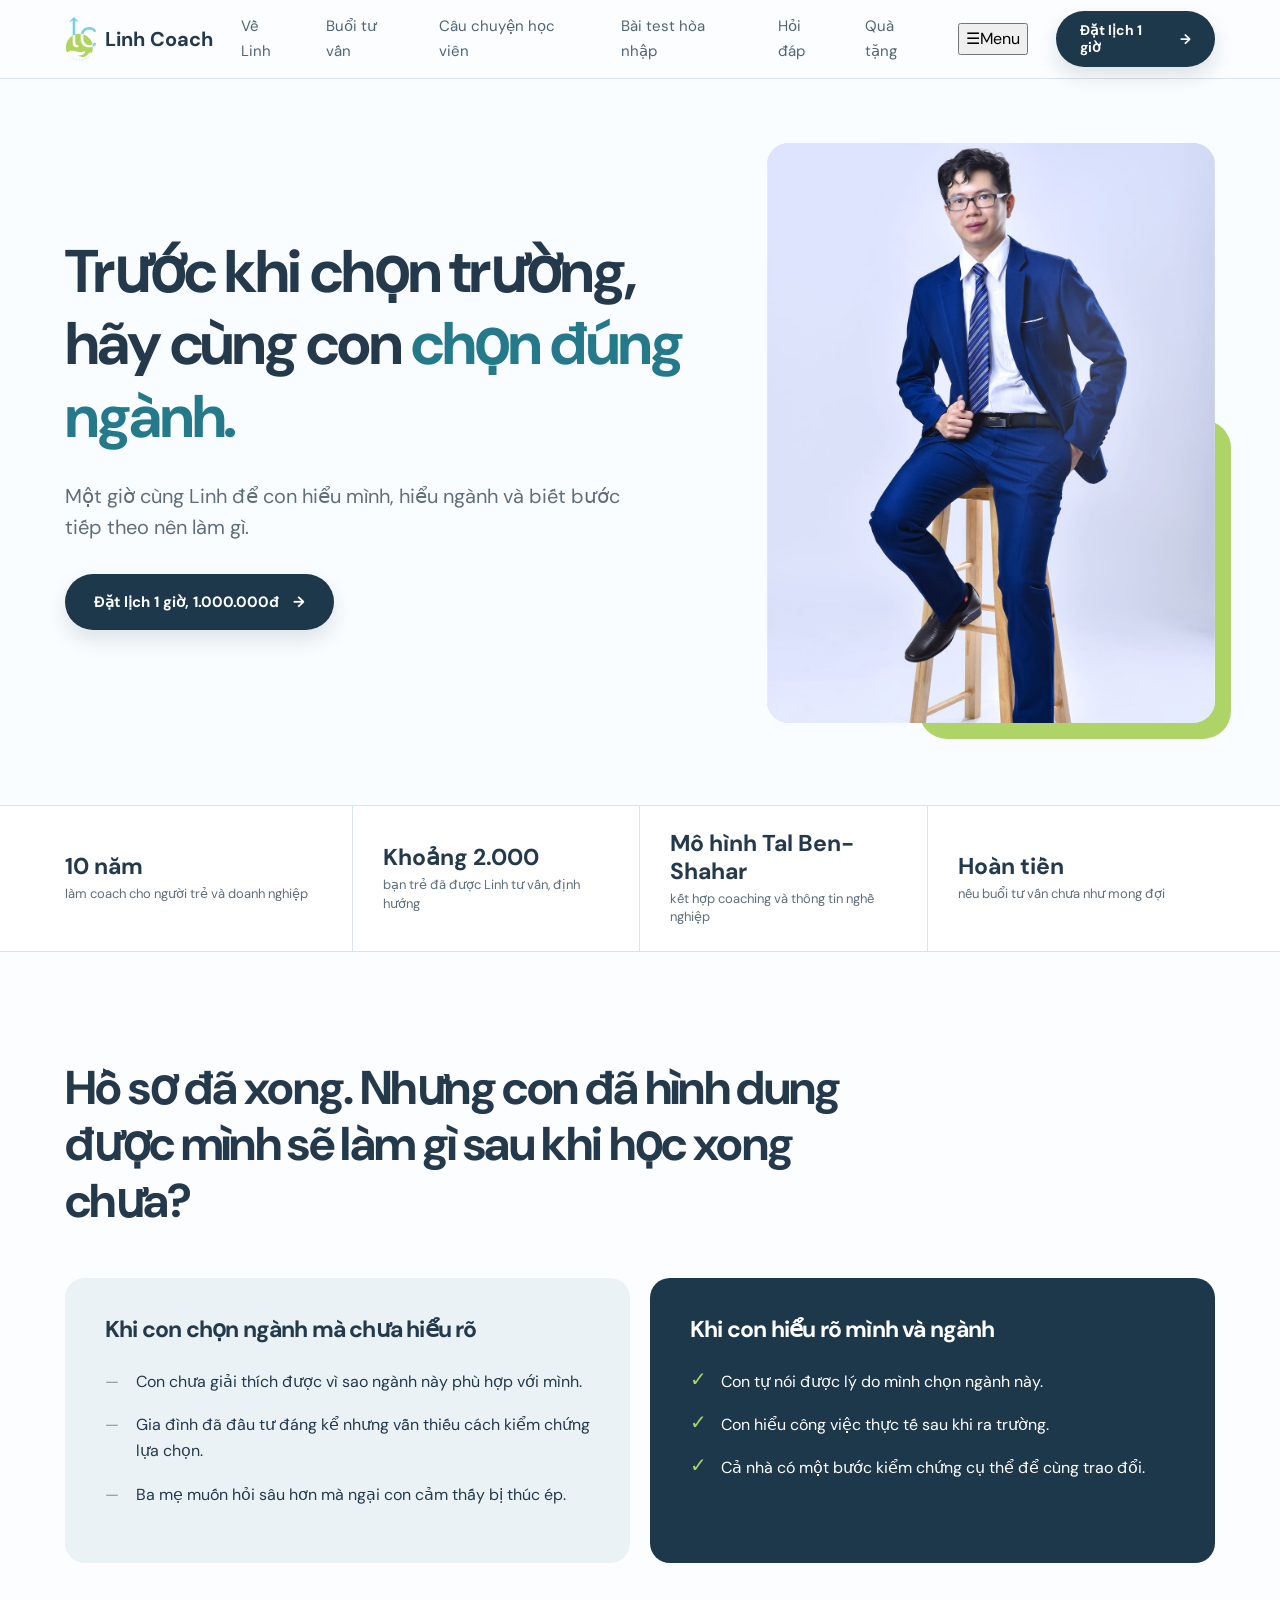
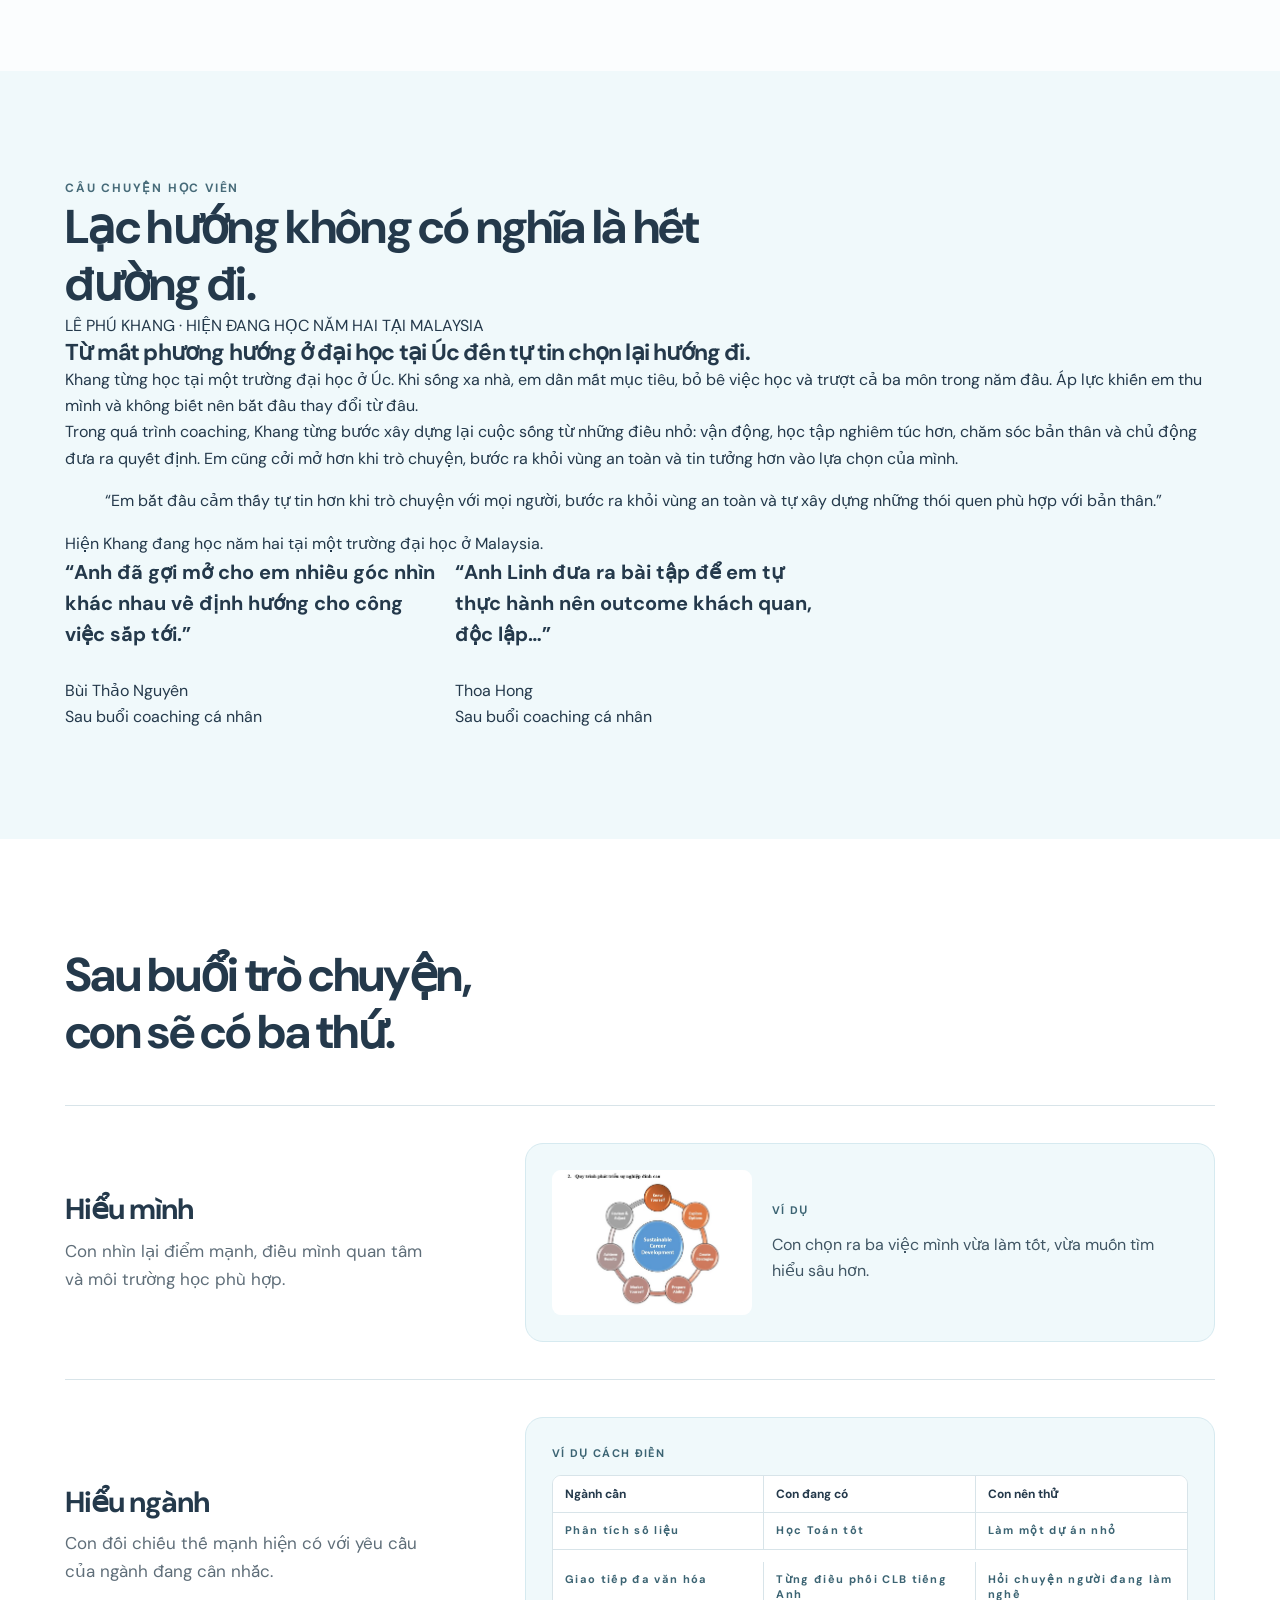
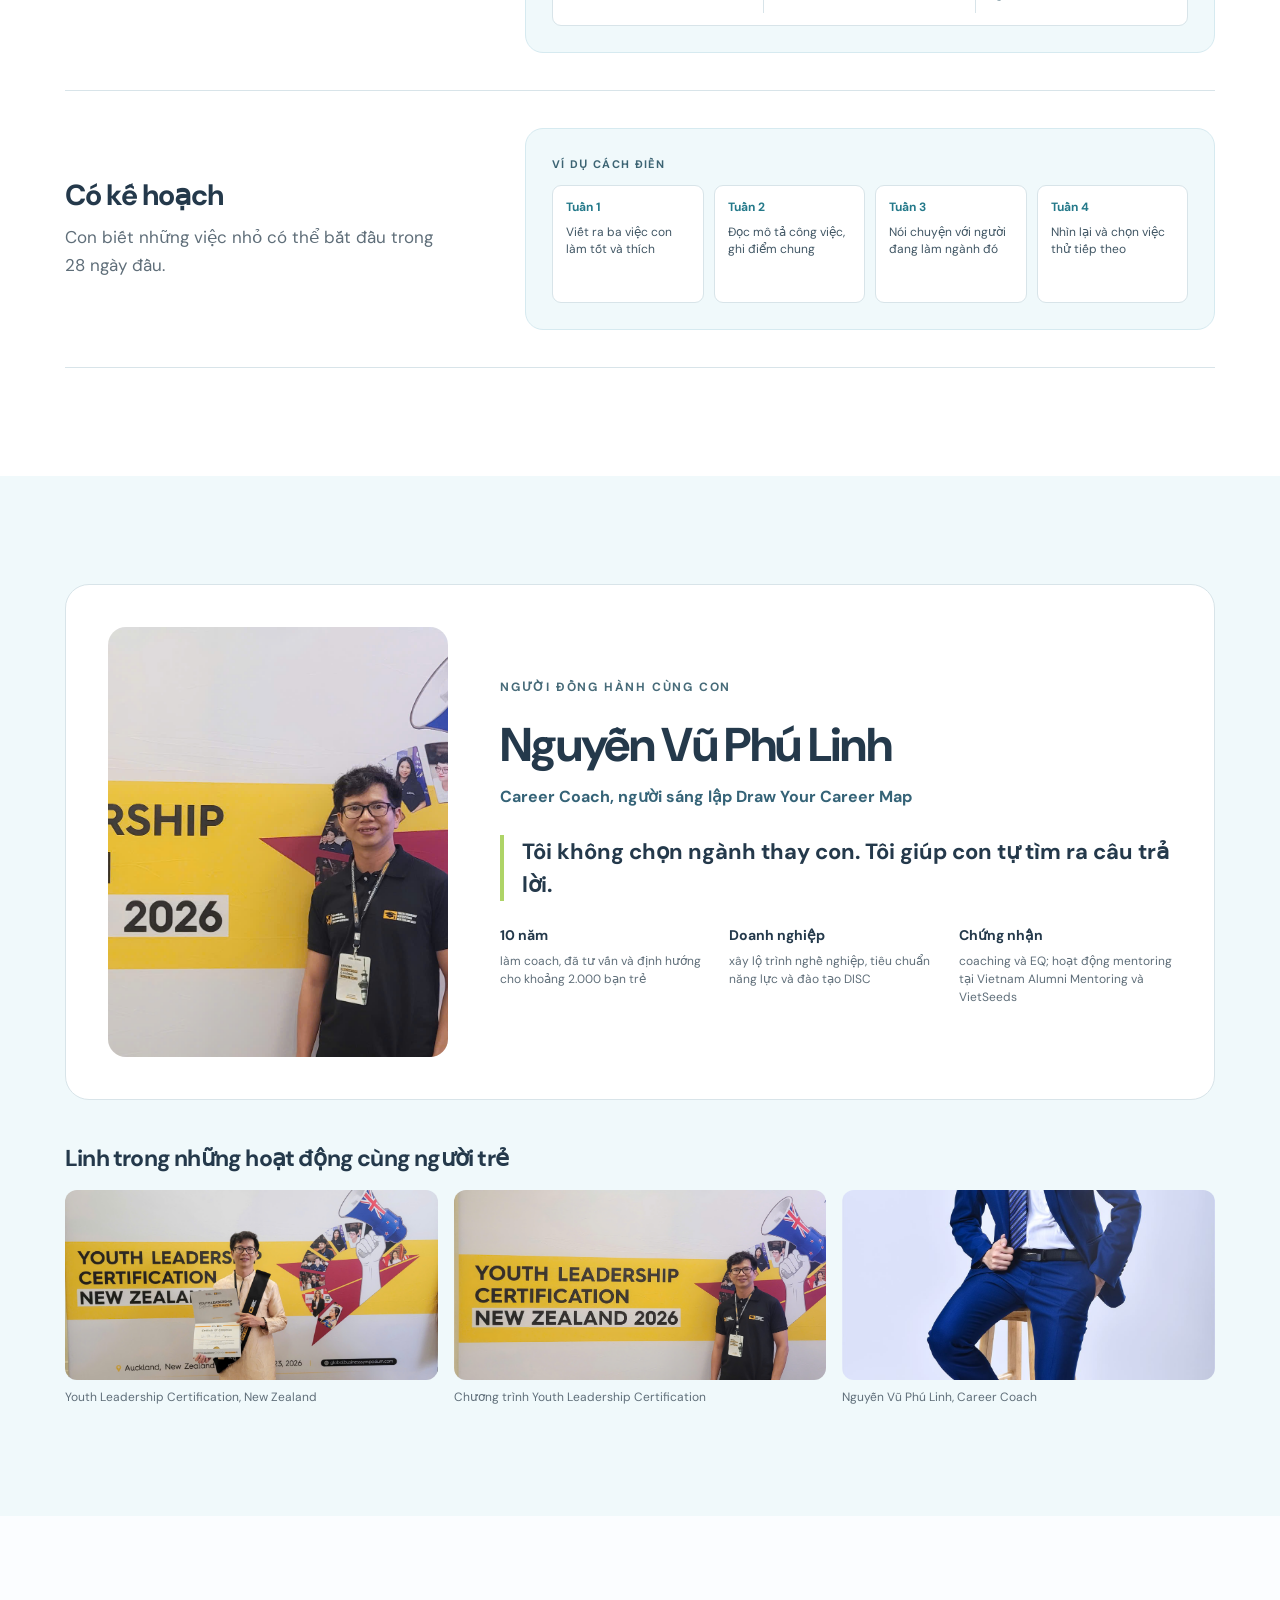
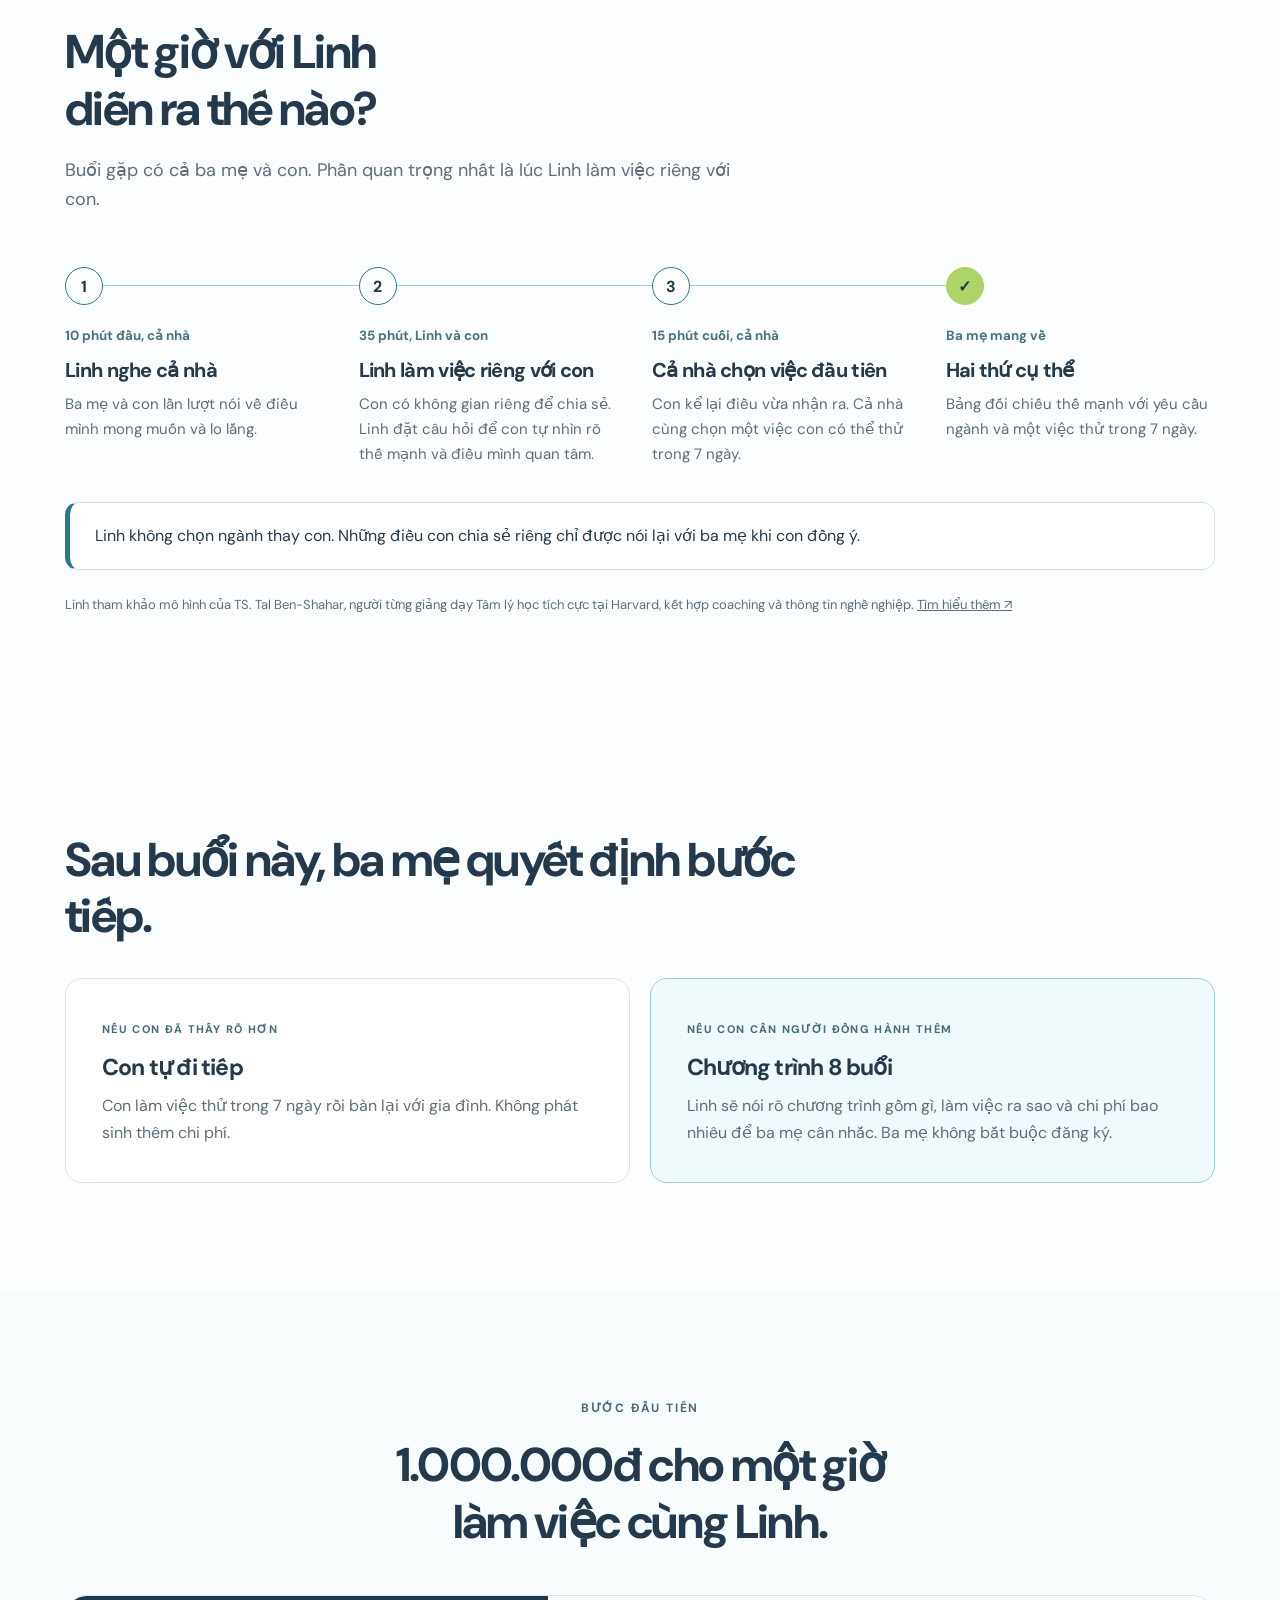
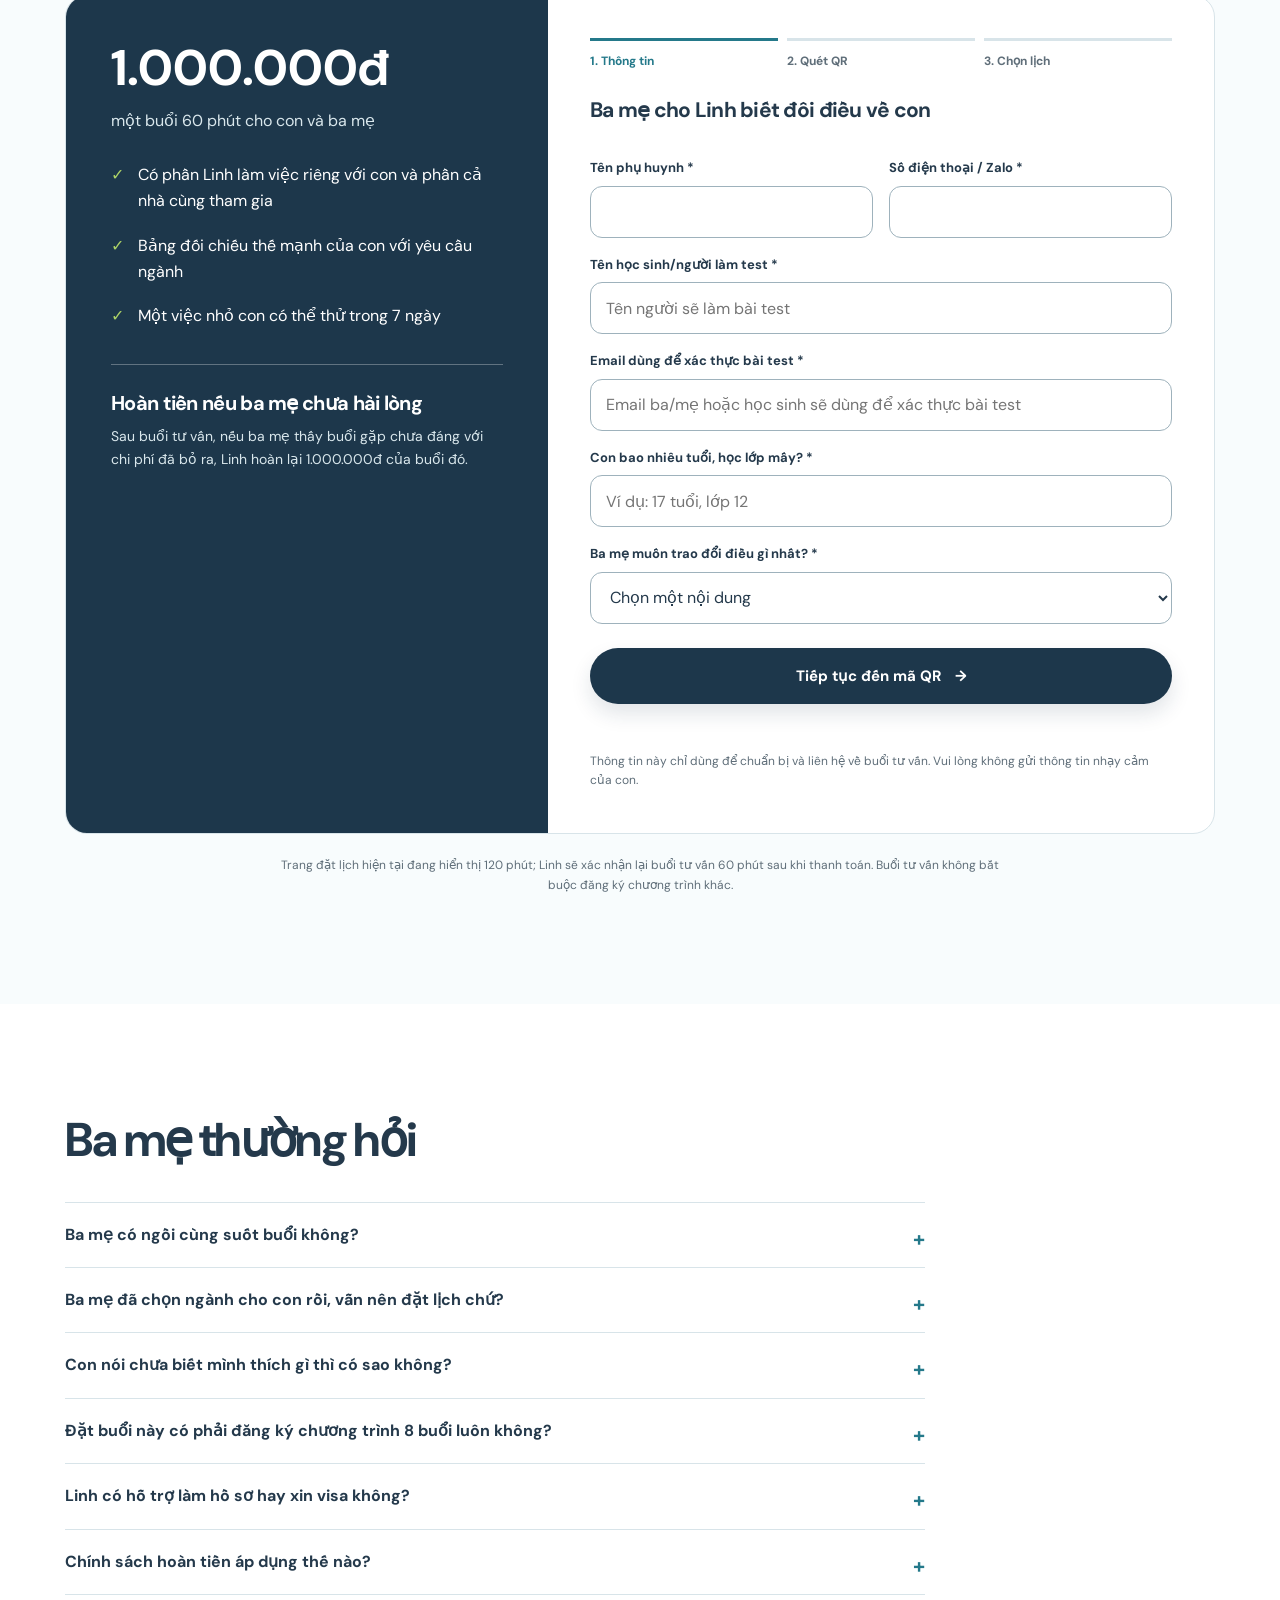
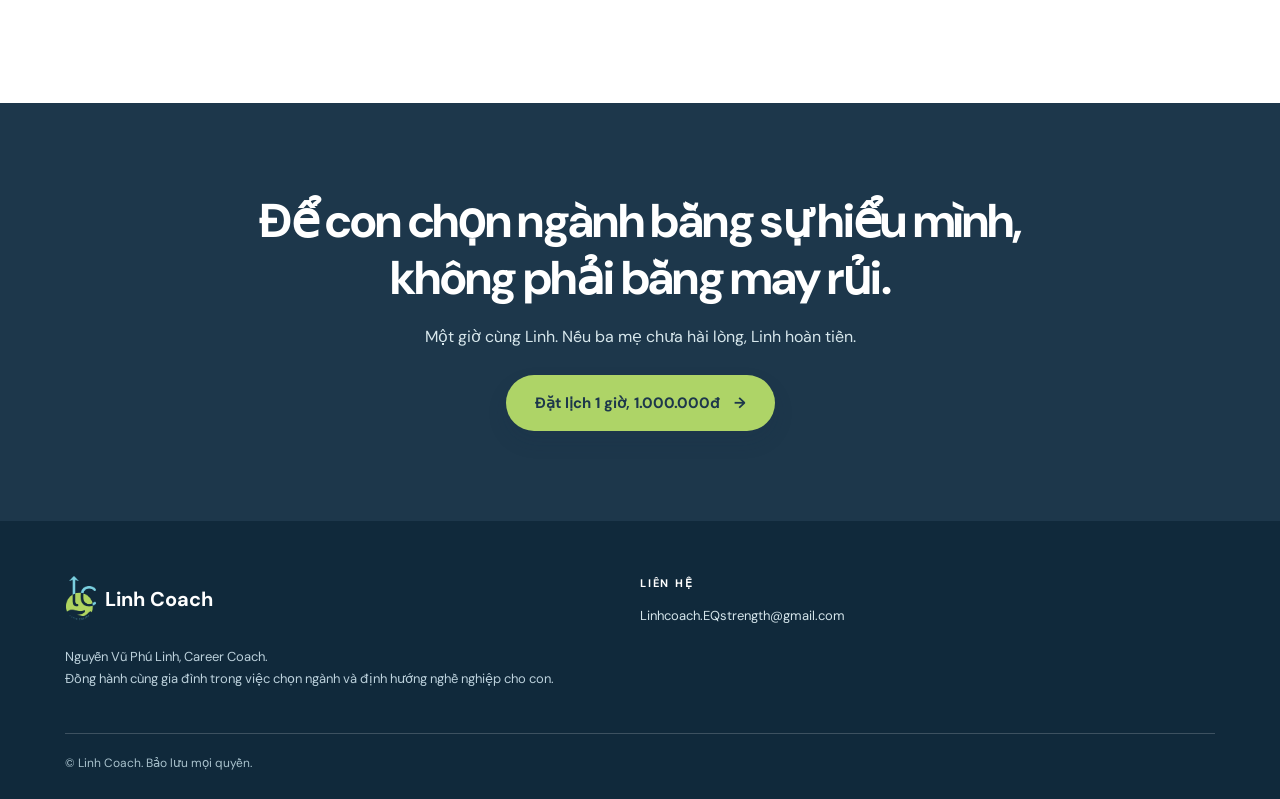
==== commit cc63c1f0: "Sync public homepage" ====
--- a/public/index.html
+++ b/public/index.html
@@ -46,13 +46,13 @@
   <header class="site-header">
     <div class="wrap header-inner">
       <a class="brand" href="#top" aria-label="Linh Coach — về đầu trang"><img src="/public/assets/logo-full.png" width="42" height="42" alt=""><span>Linh Coach</span></a>
-      <nav aria-label="Điều hướng chính"><a href="#ve-linh">Về Linh</a><a href="#buoi-tu-van">Buổi tư vấn</a><a href="#phan-hoi">Phản hồi</a><a href="#hoi-dap">Hỏi đáp</a></nav>
-      <a class="button button-small" href="#dat-lich">Đăng ký tư vấn 60 phút <span aria-hidden="true">→</span></a>
+      <nav id="main-navigation" aria-label="Điều hướng chính"><a href="#ve-linh">Về Linh</a><a href="#buoi-tu-van">Buổi tư vấn</a><a href="#phan-hoi">Câu chuyện học viên</a><a href="#hoi-nhap">Bài test hòa nhập</a><a href="#hoi-dap">Hỏi đáp</a><a href="/qua-tang">Quà tặng</a></nav><button class="menu-toggle" id="menu-toggle" type="button" aria-expanded="false" aria-controls="main-navigation"><span aria-hidden="true">☰</span><span class="menu-toggle-label">Menu</span></button>
+      <a class="button button-small" href="#dat-lich">Đặt lịch 1 giờ <span aria-hidden="true">→</span></a>
     </div>
   </header>
   <main id="top">
     <section class="hero section" aria-labelledby="hero-title"><div class="wrap hero-grid">
-      <div class="hero-copy"><h1 id="hero-title">Trước khi chọn trường, hãy cùng con <em>chọn đúng ngành.</em></h1><p>Một giờ cùng Linh để con hiểu mình, hiểu ngành và biết bước tiếp theo nên làm gì.</p><a class="button" href="#dat-lich">Đăng ký tư vấn 60 phút · 1.000.000đ <span aria-hidden="true">→</span></a></div>
+      <div class="hero-copy"><h1 id="hero-title">Trước khi chọn trường, hãy cùng con <em>chọn đúng ngành.</em></h1><p>Một giờ cùng Linh để con hiểu mình, hiểu ngành và biết bước tiếp theo nên làm gì.</p><a class="button" href="#dat-lich">Đặt lịch 1 giờ, 1.000.000đ <span aria-hidden="true">→</span></a></div>
       <div class="hero-visual"><img src="/public/assets/coach-optimized.jpg" width="900" height="1100" alt="Chân dung Nguyễn Vũ Phú Linh, Career Coach"></div>
     </div></section>
     <section class="trust-strip" aria-label="Thông tin về Linh Coach"><div class="wrap trust-grid">
@@ -65,6 +65,24 @@
       <h2>Hồ sơ đã xong. Nhưng con đã hình dung được mình sẽ làm gì sau khi học xong chưa?</h2>
       <div class="contrast-grid"><article class="contrast-before"><h3>Khi con chọn ngành mà chưa hiểu rõ</h3><ul><li>Con chưa giải thích được vì sao ngành này phù hợp với mình.</li><li>Gia đình đã đầu tư đáng kể nhưng vẫn thiếu cách kiểm chứng lựa chọn.</li><li>Ba mẹ muốn hỏi sâu hơn mà ngại con cảm thấy bị thúc ép.</li></ul></article><article class="contrast-after"><h3>Khi con hiểu rõ mình và ngành</h3><ul><li>Con tự nói được lý do mình chọn ngành này.</li><li>Con hiểu công việc thực tế sau khi ra trường.</li><li>Cả nhà có một bước kiểm chứng cụ thể để cùng trao đổi.</li></ul></article></div>
     </div></section>
+    <section class="section reviews" id="phan-hoi" aria-labelledby="reviews-heading"><div class="wrap">
+      <p class="eyebrow">CÂU CHUYỆN HỌC VIÊN</p>
+      <h2 id="reviews-heading">Lạc hướng không có nghĩa là hết đường đi.</h2>
+      <article class="review-feature">
+        <div class="review-feature-copy">
+          <p class="review-feature-label">LÊ PHÚ KHANG · HIỆN ĐANG HỌC NĂM HAI TẠI MALAYSIA</p>
+          <h3>Từ mất phương hướng ở đại học tại Úc đến tự tin chọn lại hướng đi.</h3>
+          <p>Khang từng học tại một trường đại học ở Úc. Khi sống xa nhà, em dần mất mục tiêu, bỏ bê việc học và trượt cả ba môn trong năm đầu. Áp lực khiến em thu mình và không biết nên bắt đầu thay đổi từ đâu.</p>
+          <p>Trong quá trình coaching, Khang từng bước xây dựng lại cuộc sống từ những điều nhỏ: vận động, học tập nghiêm túc hơn, chăm sóc bản thân và chủ động đưa ra quyết định. Em cũng cởi mở hơn khi trò chuyện, bước ra khỏi vùng an toàn và tin tưởng hơn vào lựa chọn của mình.</p>
+          <blockquote>“Em bắt đầu cảm thấy tự tin hơn khi trò chuyện với mọi người, bước ra khỏi vùng an toàn và tự xây dựng những thói quen phù hợp với bản thân.”</blockquote>
+          <p class="review-feature-outcome">Hiện Khang đang học năm hai tại một trường đại học ở Malaysia.</p>
+        </div>
+      </article>
+      <div class="review-grid" aria-label="Những phản hồi khác">
+        <article class="review-card"><blockquote>“Anh đã gợi mở cho em nhiều góc nhìn khác nhau về định hướng cho công việc sắp tới.”</blockquote><p class="review-author">Bùi Thảo Nguyên</p><p class="review-context">Sau buổi coaching cá nhân</p></article>
+        <article class="review-card"><blockquote>“Anh Linh đưa ra bài tập để em tự thực hành nên outcome khách quan, độc lập…”</blockquote><p class="review-author">Thoa Hong</p><p class="review-context">Sau buổi coaching cá nhân</p></article>
+      </div>
+    </div></section>
     <section class="section benefits" id="buoi-tu-van"><div class="wrap">
       <h2>Sau buổi trò chuyện,<br>con sẽ có ba thứ.</h2>
       <div class="benefit-row"><div><h3>Hiểu mình</h3><p>Con nhìn lại điểm mạnh, điều mình quan tâm và môi trường học phù hợp.</p></div><div class="benefit-example with-image"><img src="/public/assets/career-framework.jpg" loading="lazy" alt="Mô hình phát triển sự nghiệp" width="260" height="180"><div><span>VÍ DỤ</span><p>Con chọn ra ba việc mình vừa làm tốt, vừa muốn tìm hiểu sâu hơn.</p></div></div></div>
@@ -75,14 +93,16 @@
       <div class="about-card"><img src="/public/assets/nz-event.jpg" loading="lazy" width="700" height="720" alt="Nguyễn Vũ Phú Linh tại chương trình Youth Leadership Certification, New Zealand"><div><p class="eyebrow">NGƯỜI ĐỒNG HÀNH CÙNG CON</p><h2>Nguyễn Vũ Phú Linh</h2><p class="about-role">Career Coach, người sáng lập Draw Your Career Map</p><blockquote>Tôi không chọn ngành thay con. Tôi giúp con tự tìm ra câu trả lời.</blockquote><div class="fact-grid"><p><strong>10 năm</strong><span>làm coach, đã tư vấn và định hướng cho khoảng 2.000 bạn trẻ</span></p><p><strong>Doanh nghiệp</strong><span>xây lộ trình nghề nghiệp, tiêu chuẩn năng lực và đào tạo DISC</span></p><p><strong>Chứng nhận</strong><span>coaching và EQ; hoạt động mentoring tại Vietnam Alumni Mentoring và VietSeeds</span></p></div></div></div>
       <h3 class="gallery-heading">Linh trong những hoạt động cùng người trẻ</h3><div class="gallery"><figure><img src="/public/assets/nz-hero.jpg" loading="lazy" alt="Linh tại Youth Leadership Certification, New Zealand" width="500" height="320"><figcaption>Youth Leadership Certification, New Zealand</figcaption></figure><figure><img src="/public/assets/nz-event.jpg" loading="lazy" alt="Linh nhận chứng nhận tại New Zealand" width="500" height="320"><figcaption>Chương trình Youth Leadership Certification</figcaption></figure><figure><img src="/public/assets/coach-optimized.jpg" loading="lazy" alt="Chân dung Nguyễn Vũ Phú Linh" width="500" height="320"><figcaption>Nguyễn Vũ Phú Linh, Career Coach</figcaption></figure></div>
     </div></section>
-    <section class="section process"><div class="wrap"><h2>Một giờ với Linh<br>diễn ra thế nào?</h2><p class="section-lead">Buổi gặp có cả ba mẹ và con. Phần quan trọng nhất là lúc Linh làm việc riêng với con.</p><div class="timeline"><article><span class="timeline-dot">1</span><small>10 phút đầu, cả nhà</small><h3>Linh nghe cả nhà</h3><p>Ba mẹ và con lần lượt nói về điều mình mong muốn và lo lắng.</p></article><article><span class="timeline-dot">2</span><small>35 phút, Linh và con</small><h3>Linh làm việc riêng với con</h3><p>Con có không gian riêng để chia sẻ. Linh đặt câu hỏi để con tự nhìn rõ thế mạnh và điều mình quan tâm.</p></article><article><span class="timeline-dot">3</span><small>15 phút cuối, cả nhà</small><h3>Cả nhà chọn việc đầu tiên</h3><p>Con kể lại điều vừa nhận ra. Cả nhà cùng chọn một việc con có thể thử trong 7 ngày.</p></article><article><span class="timeline-dot done">✓</span><small>Ba mẹ mang về</small><h3>Hai thứ cụ thể</h3><p>Bảng đối chiếu thế mạnh với yêu cầu ngành và một việc thử trong 7 ngày.</p></article></div><p class="privacy-box">Linh không chọn ngành thay con. Những điều con chia sẻ riêng chỉ được nói lại với ba mẹ khi con đồng ý.</p><p class="method-note">Linh tham khảo mô hình của TS. Tal Ben-Shahar, người từng giảng dạy Tâm lý học tích cực tại Harvard, kết hợp coaching và thông tin nghề nghiệp. <a href="https://gsas.harvard.edu/news/master-happiness" target="_blank" rel="noopener noreferrer">Tìm hiểu thêm ↗</a></p></div></section>
-    <section class="section reviews" id="phan-hoi"><div class="wrap"><h2>Những người từng làm việc<br>với Linh chia sẻ.</h2><p class="section-lead">Phản hồi sau các buổi coaching cá nhân.</p><div class="review-grid"><figure><blockquote>“Anh đã gợi mở cho em nhiều góc nhìn khác nhau về định hướng cho công việc sắp tới.”</blockquote><figcaption>Bùi Thảo Nguyên · Sau buổi coaching</figcaption><a href="/public/assets/testimonial-nguyen-1.png" target="_blank" rel="noopener noreferrer">Xem tin nhắn gốc ↗</a></figure><figure><blockquote>“Anh Linh đưa ra bài tập để em tự thực hành nên outcome khách quan, độc lập…”</blockquote><figcaption>Thoa Hong · Sau buổi coaching</figcaption><a href="/public/assets/testimonial-thoa.png" target="_blank" rel="noopener noreferrer">Xem tin nhắn gốc ↗</a></figure><figure><a class="review-image" href="/public/assets/testimonial-nguyen-1.png" target="_blank" rel="noopener noreferrer"><img src="/public/assets/testimonial-nguyen-1.png" loading="lazy" alt="Tin nhắn phản hồi của Bùi Thảo Nguyên"></a><figcaption>Bùi Thảo Nguyên · Tin nhắn sau buổi coaching</figcaption></figure></div></div></section>
+    <section class="section process" id="quy-trinh"><div class="wrap"><h2>Một giờ với Linh<br>diễn ra thế nào?</h2><p class="section-lead">Buổi gặp có cả ba mẹ và con. Phần quan trọng nhất là lúc Linh làm việc riêng với con.</p><div class="timeline"><article><span class="timeline-dot">1</span><small>10 phút đầu, cả nhà</small><h3>Linh nghe cả nhà</h3><p>Ba mẹ và con lần lượt nói về điều mình mong muốn và lo lắng.</p></article><article><span class="timeline-dot">2</span><small>35 phút, Linh và con</small><h3>Linh làm việc riêng với con</h3><p>Con có không gian riêng để chia sẻ. Linh đặt câu hỏi để con tự nhìn rõ thế mạnh và điều mình quan tâm.</p></article><article><span class="timeline-dot">3</span><small>15 phút cuối, cả nhà</small><h3>Cả nhà chọn việc đầu tiên</h3><p>Con kể lại điều vừa nhận ra. Cả nhà cùng chọn một việc con có thể thử trong 7 ngày.</p></article><article><span class="timeline-dot done">✓</span><small>Ba mẹ mang về</small><h3>Hai thứ cụ thể</h3><p>Bảng đối chiếu thế mạnh với yêu cầu ngành và một việc thử trong 7 ngày.</p></article></div><p class="privacy-box">Linh không chọn ngành thay con. Những điều con chia sẻ riêng chỉ được nói lại với ba mẹ khi con đồng ý.</p><p class="method-note">Linh tham khảo mô hình của TS. Tal Ben-Shahar, người từng giảng dạy Tâm lý học tích cực tại Harvard, kết hợp coaching và thông tin nghề nghiệp. <a href="https://gsas.harvard.edu/news/master-happiness" target="_blank" rel="noopener noreferrer">Tìm hiểu thêm ↗</a></p></div></section>
+    
     <section class="section next-step"><div class="wrap"><h2>Sau buổi này, ba mẹ quyết định bước tiếp.</h2><div class="next-grid"><article><span>NẾU CON ĐÃ THẤY RÕ HƠN</span><h3>Con tự đi tiếp</h3><p>Con làm việc thử trong 7 ngày rồi bàn lại với gia đình. Không phát sinh thêm chi phí.</p></article><article><span>NẾU CON CẦN NGƯỜI ĐỒNG HÀNH THÊM</span><h3>Chương trình 8 buổi</h3><p>Linh sẽ nói rõ chương trình gồm gì, làm việc ra sao và chi phí bao nhiêu để ba mẹ cân nhắc. Ba mẹ không bắt buộc đăng ký.</p></article></div></div></section>
-    <section class="section booking" id="dat-lich"><div class="wrap"><p class="eyebrow centered">BƯỚC ĐẦU TIÊN</p><h2>1.000.000đ cho một giờ<br>làm việc cùng Linh.</h2><div class="booking-grid"><div class="price-card"><strong>1.000.000đ</strong><p>một buổi 60 phút cho con và ba mẹ</p><ul><li>Có phần Linh làm việc riêng với con và phần cả nhà cùng tham gia</li><li>Bảng đối chiếu thế mạnh của con với yêu cầu ngành</li><li>Một việc nhỏ con có thể thử trong 7 ngày</li></ul><div class="refund"><h3>Hoàn tiền nếu ba mẹ chưa hài lòng</h3><p>Sau buổi tư vấn, nếu ba mẹ thấy buổi gặp chưa đáng với chi phí đã bỏ ra, Linh hoàn lại 1.000.000đ của buổi đó.</p></div></div><div class="booking-right"><div class="steps"><span class="active">1. Thông tin</span><span>2. Quét QR</span><span>3. Bài kiểm chứng</span></div><form id="lead-form" class="form-card"><h3>Thông tin người liên hệ và học sinh</h3><p class="form-intro">Ba mẹ hoặc học sinh đều có thể đăng ký và thanh toán. Hãy ghi tên đầy đủ của học sinh làm bài kiểm chứng.</p><div class="field-grid"><div><label for="name">Tên người liên hệ / thanh toán *</label><input id="name" name="name" autocomplete="name" required maxlength="100"></div><div><label for="phone">Số điện thoại / Zalo *</label><input id="phone" name="phone" autocomplete="tel" inputmode="tel" required maxlength="30"></div></div><div class="field-grid"><div><label for="student-name">Họ và tên học sinh *</label><input id="student-name" name="studentName" autocomplete="off" required maxlength="120" placeholder="Tên học sinh sẽ làm bài kiểm chứng"></div><div><label for="student">Tuổi và lớp hiện tại *</label><input id="student" name="student" required maxlength="80" placeholder="Ví dụ: 17 tuổi, lớp 12"></div></div><label for="concern">Bạn muốn trao đổi điều gì nhất trong buổi tư vấn? *</label><select id="concern" name="concern" required><option value="">Chọn một nội dung</option><option>Kiểm tra ngành học con đang chọn</option><option>Chọn quốc gia / môi trường học tập</option><option>Hiểu thế mạnh và năng lực cần chuẩn bị</option><option>Xây kế hoạch học tập, trải nghiệm</option><option>Khác / chưa rõ</option></select><button class="button" type="submit">Tiếp tục đến mã QR <span aria-hidden="true">→</span></button><p id="form-status" class="form-status" role="status" aria-live="polite"></p><p class="form-privacy">Thông tin này chỉ dùng để chuẩn bị và liên hệ về buổi tư vấn. Vui lòng không gửi thông tin nhạy cảm của con.</p></form><div id="payment-panel" class="payment-panel" hidden aria-live="polite"><h3>Quét QR để thanh toán 1.000.000đ</h3><p>Chuyển khoản đúng số tiền và giữ nguyên nội dung để hệ thống nhận diện tự động.</p><img id="payment-qr" width="300" height="300" alt="Mã VietQR thanh toán buổi tư vấn"><dl><div><dt>Ngân hàng</dt><dd id="payment-bank"></dd></div><div><dt>Số tài khoản</dt><dd id="payment-account"></dd></div><div><dt>Chủ tài khoản</dt><dd id="payment-holder"></dd></div><div><dt>Nội dung</dt><dd id="payment-code"></dd></div></dl><p id="payment-status" class="payment-status" role="status">Đang chờ SePay xác nhận thanh toán…</p><a id="booking-after-payment" class="button" href="https://linhcoach.nghetrienkhaiai.com/book/coaching" hidden>Tiếp tục chọn lịch <span aria-hidden="true">→</span></a></div></div></div><p class="booking-note">Bài kiểm chứng hướng đi là phần chuẩn bị bắt buộc cho buổi tư vấn 60 phút. Hãy hoàn thành trước buổi gặp để Linh và gia đình cùng trao đổi về xu hướng hiện tại của con và môi trường học tập, làm việc con đang cân nhắc. Bài test không tự chấm mức sẵn sàng du học hay điểm phù hợp với một quốc gia.</p></div></section>
-    <section class="section faq" id="hoi-dap"><div class="wrap"><h2>Ba mẹ thường hỏi</h2><div class="faq-list"><details><summary>Khi nào con làm bài kiểm chứng?</summary><p>Sau khi thanh toán được xác nhận, con mở bài kiểm chứng và làm trước buổi tư vấn. Sau khi hoàn thành, con có thể gửi yêu cầu đặt lịch 60 phút ngay trên trang kết quả; Linh sẽ xác nhận khung giờ qua email.</p></details><details><summary>Ba mẹ có ngồi cùng suốt buổi không?</summary><p>Không. Ba mẹ và con cùng tham gia đầu và cuối buổi; phần giữa Linh làm việc riêng với con để con có không gian chia sẻ.</p></details><details><summary>Ba mẹ đã chọn ngành cho con rồi, vẫn nên đặt lịch chứ?</summary><p>Buổi gặp giúp con đối chiếu lựa chọn đó với thế mạnh, công việc thực tế và những điều cần thử trước khi chốt.</p></details><details><summary>Con nói chưa biết mình thích gì thì có sao không?</summary><p>Không sao. Linh bắt đầu từ trải nghiệm con đã có, rồi cùng con xác định hướng đáng tìm hiểu tiếp.</p></details><details><summary>Đặt buổi này có phải đăng ký chương trình 8 buổi luôn không?</summary><p>Không. Sau buổi tư vấn, ba mẹ tự quyết định có cần thêm người đồng hành cho con không.</p></details><details><summary>Linh có hỗ trợ làm hồ sơ hay xin visa không?</summary><p>Buổi tư vấn tập trung vào định hướng ngành và bước phát triển tiếp theo, không bao gồm làm hồ sơ, visa hay cam kết học bổng.</p></details><details><summary>Chính sách hoàn tiền áp dụng thế nào?</summary><p>Sau buổi tư vấn, nếu ba mẹ thấy buổi gặp chưa đáng với chi phí đã bỏ ra, Linh hoàn lại 1.000.000đ của buổi đó. Vui lòng liên hệ Linh qua email để được hỗ trợ.</p></details></div></div></section>
-    <section class="closing"><div class="wrap"><h2>Để con chọn ngành bằng sự hiểu mình,<br>không phải bằng may rủi.</h2><p>Một giờ cùng Linh. Nếu ba mẹ chưa hài lòng, Linh hoàn tiền.</p><a class="button" href="#dat-lich">Đăng ký tư vấn 60 phút · 1.000.000đ <span aria-hidden="true">→</span></a></div></section>
+    <section class="section booking" id="dat-lich"><div class="wrap"><p class="eyebrow centered">BƯỚC ĐẦU TIÊN</p><h2>1.000.000đ cho một giờ<br>làm việc cùng Linh.</h2><div class="booking-grid"><div class="price-card"><strong>1.000.000đ</strong><p>một buổi 60 phút cho con và ba mẹ</p><ul><li>Có phần Linh làm việc riêng với con và phần cả nhà cùng tham gia</li><li>Bảng đối chiếu thế mạnh của con với yêu cầu ngành</li><li>Một việc nhỏ con có thể thử trong 7 ngày</li></ul><div class="refund"><h3>Hoàn tiền nếu ba mẹ chưa hài lòng</h3><p>Sau buổi tư vấn, nếu ba mẹ thấy buổi gặp chưa đáng với chi phí đã bỏ ra, Linh hoàn lại 1.000.000đ của buổi đó.</p></div></div><div class="booking-right"><div class="steps"><span class="active">1. Thông tin</span><span>2. Quét QR</span><span>3. Chọn lịch</span></div><form id="lead-form" class="form-card"><h3>Ba mẹ cho Linh biết đôi điều về con</h3><div class="field-grid"><div><label for="name">Tên phụ huynh *</label><input id="name" name="name" autocomplete="name" required maxlength="100"></div><div><label for="phone">Số điện thoại / Zalo *</label><input id="phone" name="phone" autocomplete="tel" inputmode="tel" required maxlength="30"></div></div><label for="student-name">Tên học sinh/người làm test *</label><input id="student-name" name="studentName" autocomplete="given-name" required maxlength="100" placeholder="Tên người sẽ làm bài test"><label for="student">Con bao nhiêu tuổi, học lớp mấy? *</label><input id="student" name="student" required maxlength="80" placeholder="Ví dụ: 17 tuổi, lớp 12"><label for="concern">Ba mẹ muốn trao đổi điều gì nhất? *</label><select id="concern" name="concern" required><option value="">Chọn một nội dung</option><option>Kiểm tra ngành học con đang chọn</option><option>Chọn quốc gia / môi trường học tập</option><option>Hiểu thế mạnh và năng lực cần chuẩn bị</option><option>Xây kế hoạch học tập, trải nghiệm</option><option>Khác / chưa rõ</option></select><button class="button" type="submit">Tiếp tục đến mã QR <span aria-hidden="true">→</span></button><p id="form-status" class="form-status" role="status" aria-live="polite"></p><p class="form-privacy">Thông tin này chỉ dùng để chuẩn bị và liên hệ về buổi tư vấn. Vui lòng không gửi thông tin nhạy cảm của con.</p></form><div id="payment-panel" class="payment-panel" hidden aria-live="polite"><h3>Quét QR để thanh toán 1.000.000đ</h3><p>Chuyển khoản đúng số tiền và giữ nguyên nội dung để hệ thống nhận diện tự động.</p><img id="payment-qr" width="300" height="300" alt="Mã VietQR thanh toán buổi tư vấn"><dl><div><dt>Ngân hàng</dt><dd id="payment-bank"></dd></div><div><dt>Số tài khoản</dt><dd id="payment-account"></dd></div><div><dt>Chủ tài khoản</dt><dd id="payment-holder"></dd></div><div><dt>Nội dung</dt><dd id="payment-code"></dd></div></dl><p id="payment-status" class="payment-status" role="status">Đang chờ SePay xác nhận thanh toán…</p><a id="booking-after-payment" class="button" href="https://linhcoach.nghetrienkhaiai.com/book/coaching" hidden>Tiếp tục chọn lịch <span aria-hidden="true">→</span></a></div></div></div><p class="booking-note">Trang đặt lịch hiện tại đang hiển thị 120 phút; Linh sẽ xác nhận lại buổi tư vấn 60 phút sau khi thanh toán. Buổi tư vấn không bắt buộc đăng ký chương trình khác.</p></div></section>
+    <section class="section faq" id="hoi-dap"><div class="wrap"><h2>Ba mẹ thường hỏi</h2><div class="faq-list"><details><summary>Ba mẹ có ngồi cùng suốt buổi không?</summary><p>Không. Ba mẹ và con cùng tham gia đầu và cuối buổi; phần giữa Linh làm việc riêng với con để con có không gian chia sẻ.</p></details><details><summary>Ba mẹ đã chọn ngành cho con rồi, vẫn nên đặt lịch chứ?</summary><p>Buổi gặp giúp con đối chiếu lựa chọn đó với thế mạnh, công việc thực tế và những điều cần thử trước khi chốt.</p></details><details><summary>Con nói chưa biết mình thích gì thì có sao không?</summary><p>Không sao. Linh bắt đầu từ trải nghiệm con đã có, rồi cùng con xác định hướng đáng tìm hiểu tiếp.</p></details><details><summary>Đặt buổi này có phải đăng ký chương trình 8 buổi luôn không?</summary><p>Không. Sau buổi tư vấn, ba mẹ tự quyết định có cần thêm người đồng hành cho con không.</p></details><details><summary>Linh có hỗ trợ làm hồ sơ hay xin visa không?</summary><p>Buổi tư vấn tập trung vào định hướng ngành và bước phát triển tiếp theo, không bao gồm làm hồ sơ, visa hay cam kết học bổng.</p></details><details><summary>Chính sách hoàn tiền áp dụng thế nào?</summary><p>Sau buổi tư vấn, nếu ba mẹ thấy buổi gặp chưa đáng với chi phí đã bỏ ra, Linh hoàn lại 1.000.000đ của buổi đó. Vui lòng liên hệ Linh qua email để được hỗ trợ.</p></details></div></div></section>
+    <section class="closing"><div class="wrap"><h2>Để con chọn ngành bằng sự hiểu mình,<br>không phải bằng may rủi.</h2><p>Một giờ cùng Linh. Nếu ba mẹ chưa hài lòng, Linh hoàn tiền.</p><a class="button" href="#dat-lich">Đặt lịch 1 giờ, 1.000.000đ <span aria-hidden="true">→</span></a></div></section>
   </main>
-  <footer class="footer"><div class="wrap footer-grid"><div><a class="brand" href="#top"><img src="/public/assets/logo-full.png" width="42" height="42" alt=""><span>Linh Coach</span></a><p>Nguyễn Vũ Phú Linh, Career Coach.<br>Đồng hành cùng gia đình trong việc chọn ngành và định hướng nghề nghiệp cho con.</p></div><div><h4>LIÊN KẾT</h4><a href="#ve-linh">Về Linh</a><a href="#dat-lich">Đăng ký tư vấn 60 phút</a></div><div><h4>LIÊN HỆ</h4><a href="mailto:Linhcoach.EQstrength@gmail.com">Linhcoach.EQstrength@gmail.com</a></div></div><div class="wrap copyright">© Linh Coach. Bảo lưu mọi quyền.</div></footer>
-  <script src="/main.js?v=20261104c" defer></script>
+  <footer class="footer"><div class="wrap footer-grid"><div><a class="brand" href="#top"><img src="/public/assets/logo-full.png" width="42" height="42" alt=""><span>Linh Coach</span></a><p>Nguyễn Vũ Phú Linh, Career Coach.<br>Đồng hành cùng gia đình trong việc chọn ngành và định hướng nghề nghiệp cho con.</p></div><div><h4>LIÊN HỆ</h4><a href="mailto:Linhcoach.EQstrength@gmail.com">Linhcoach.EQstrength@gmail.com</a></div></div><div class="wrap copyright">© Linh Coach. Bảo lưu mọi quyền.</div></footer>
+  <script src="/main.js" defer></script>
+  <script src="/embed-height.js" defer></script>
 </body>
-</html>+</html>
+
